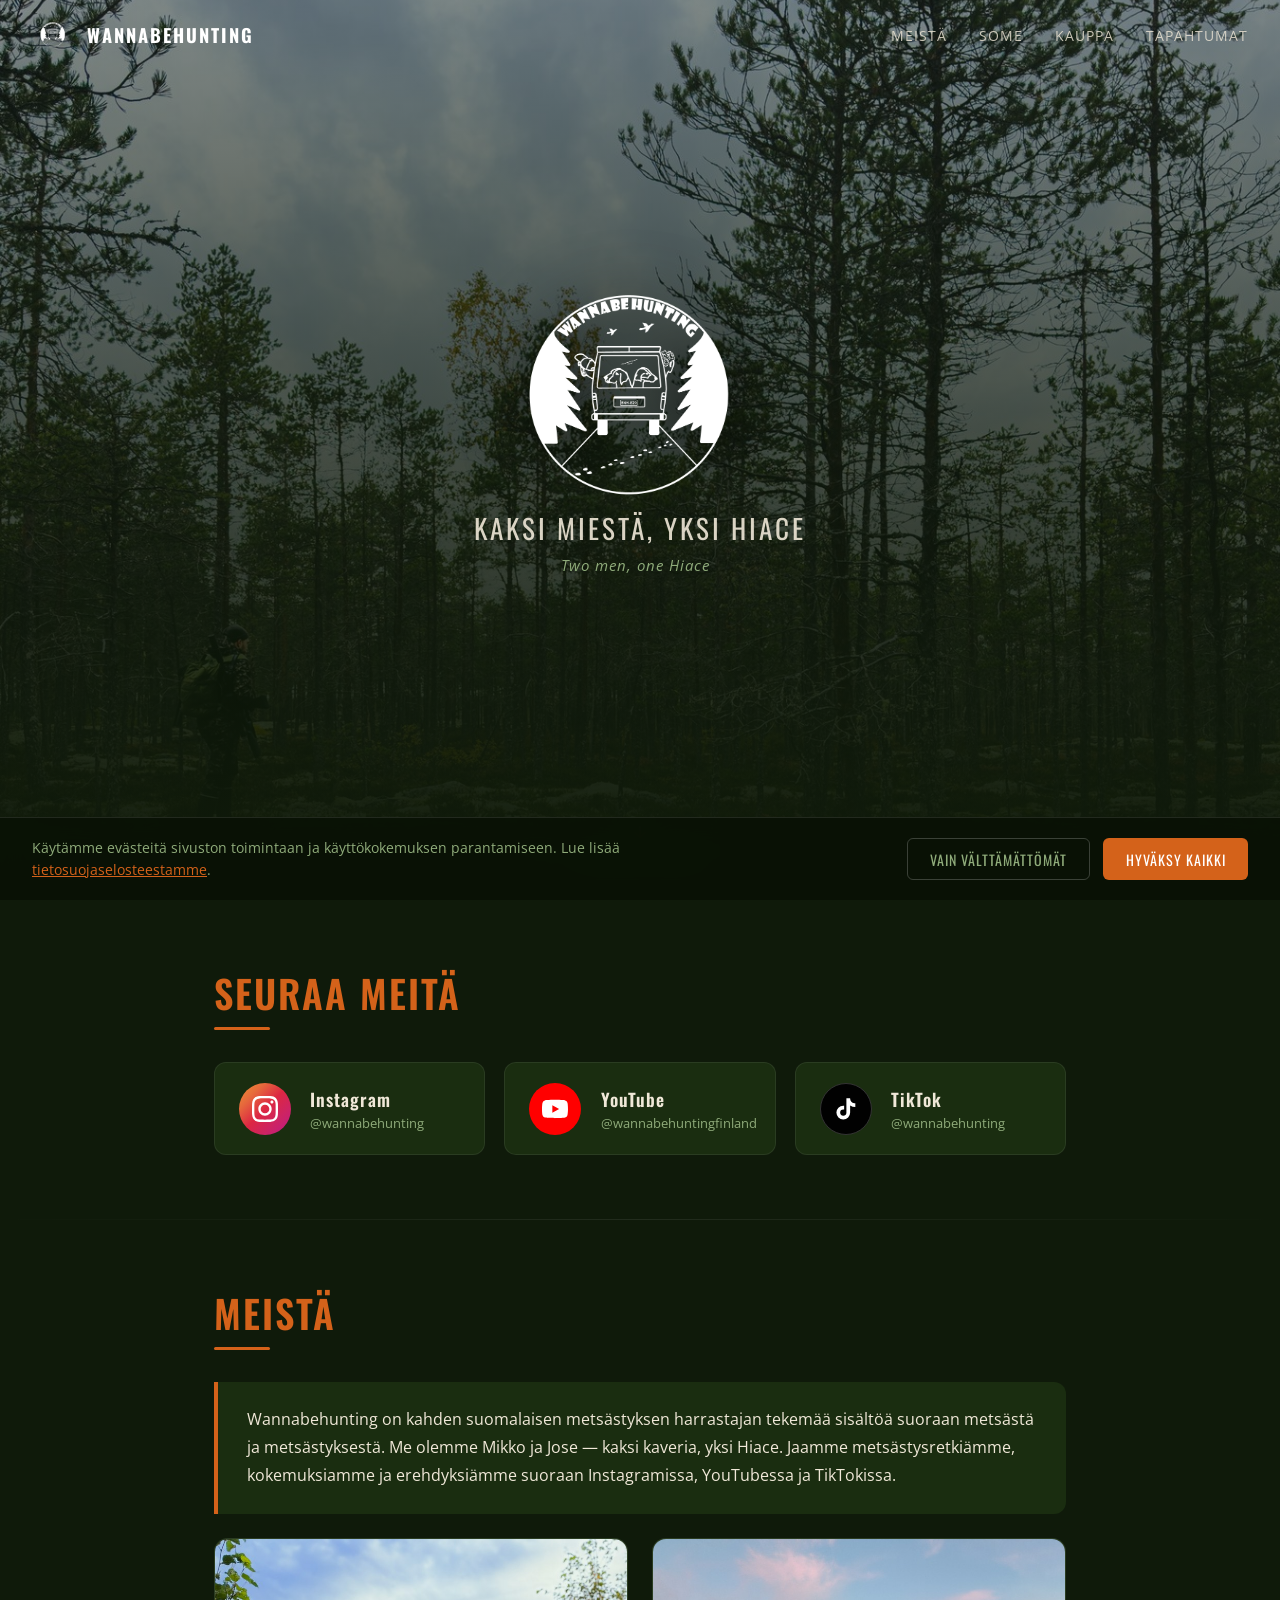
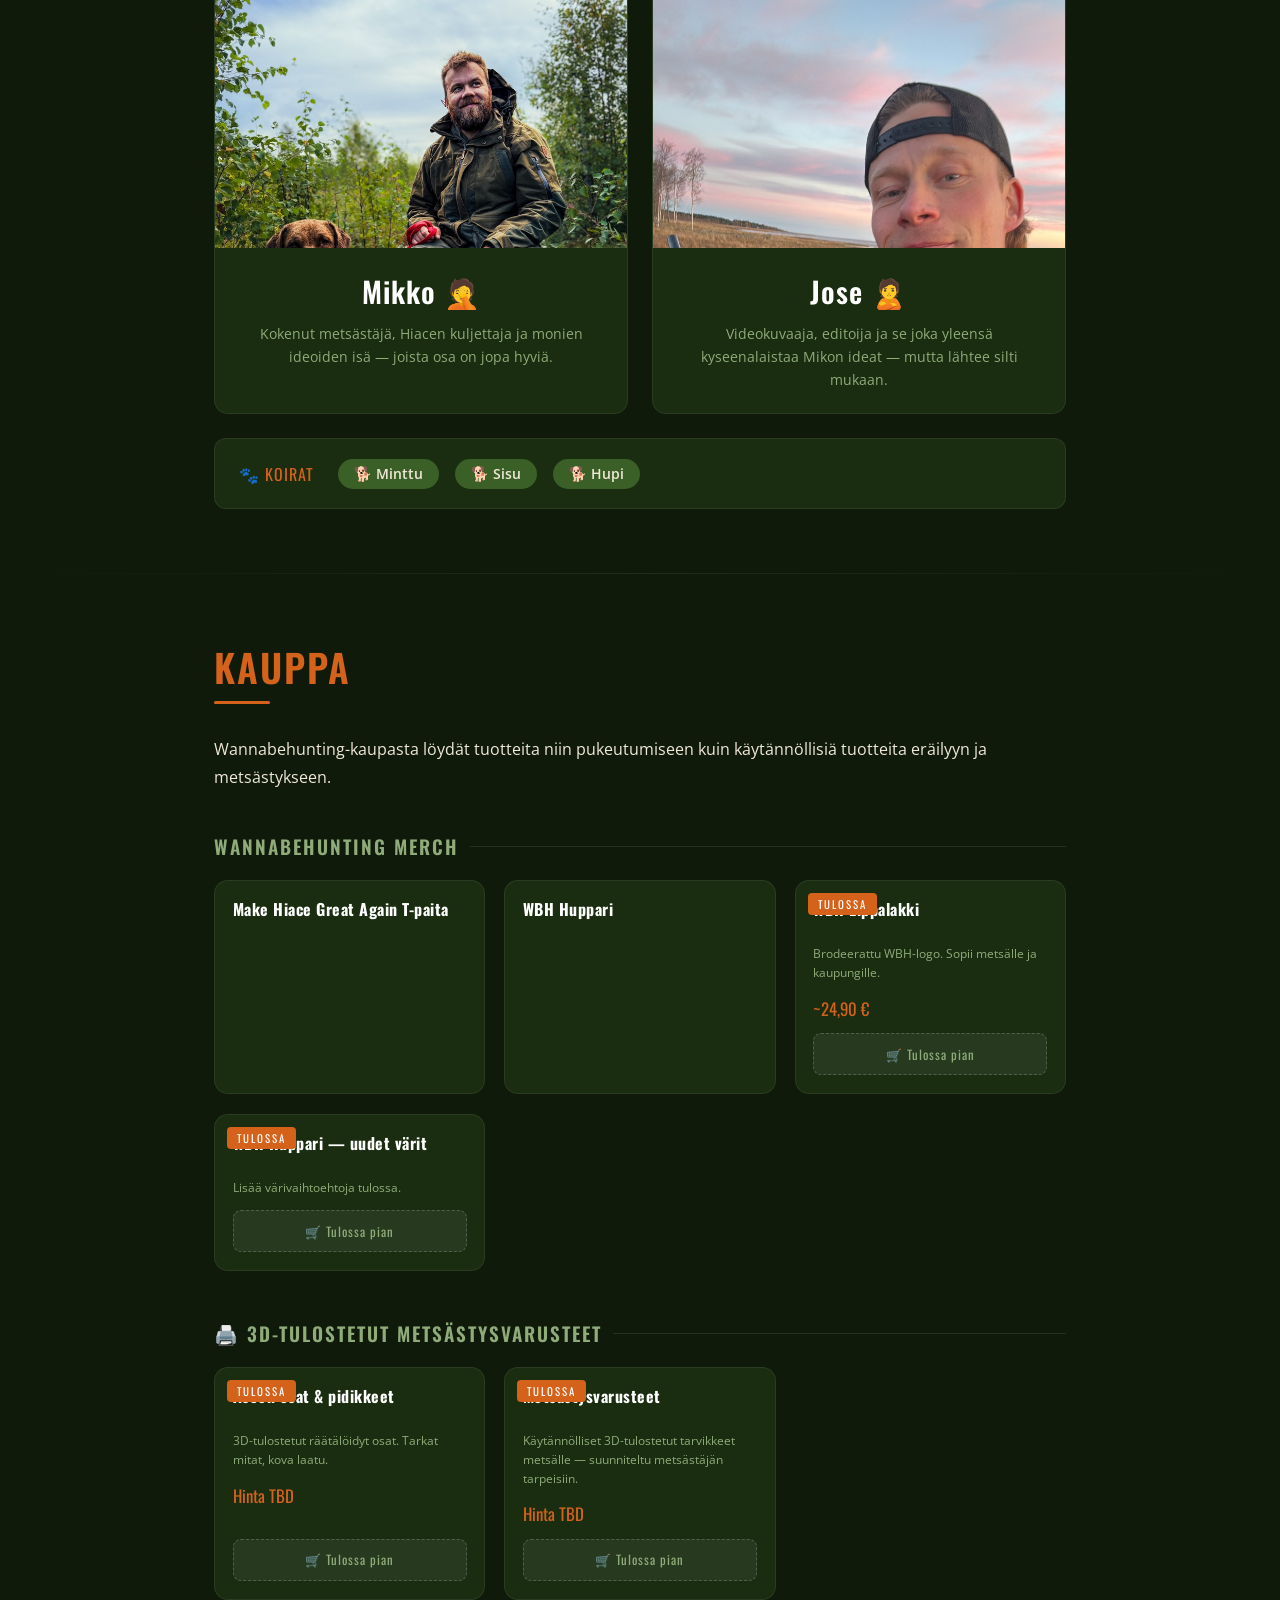
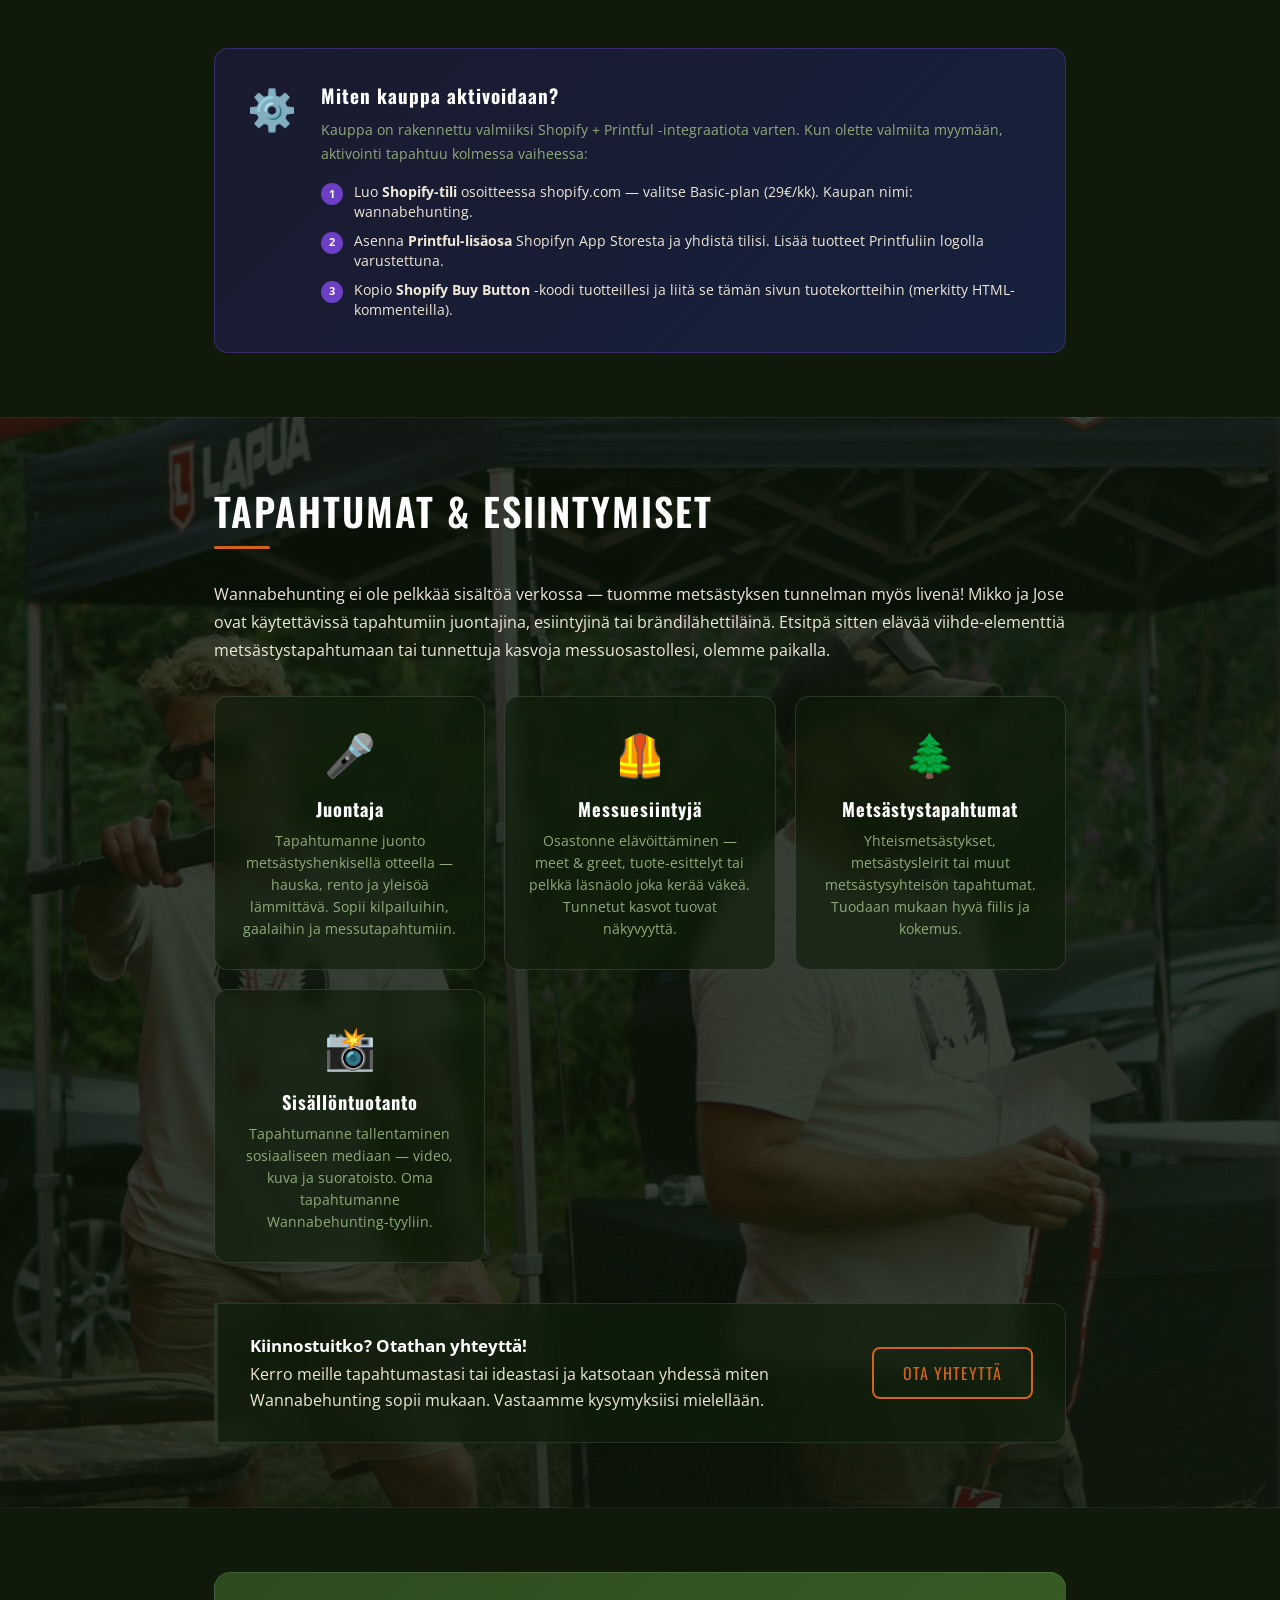
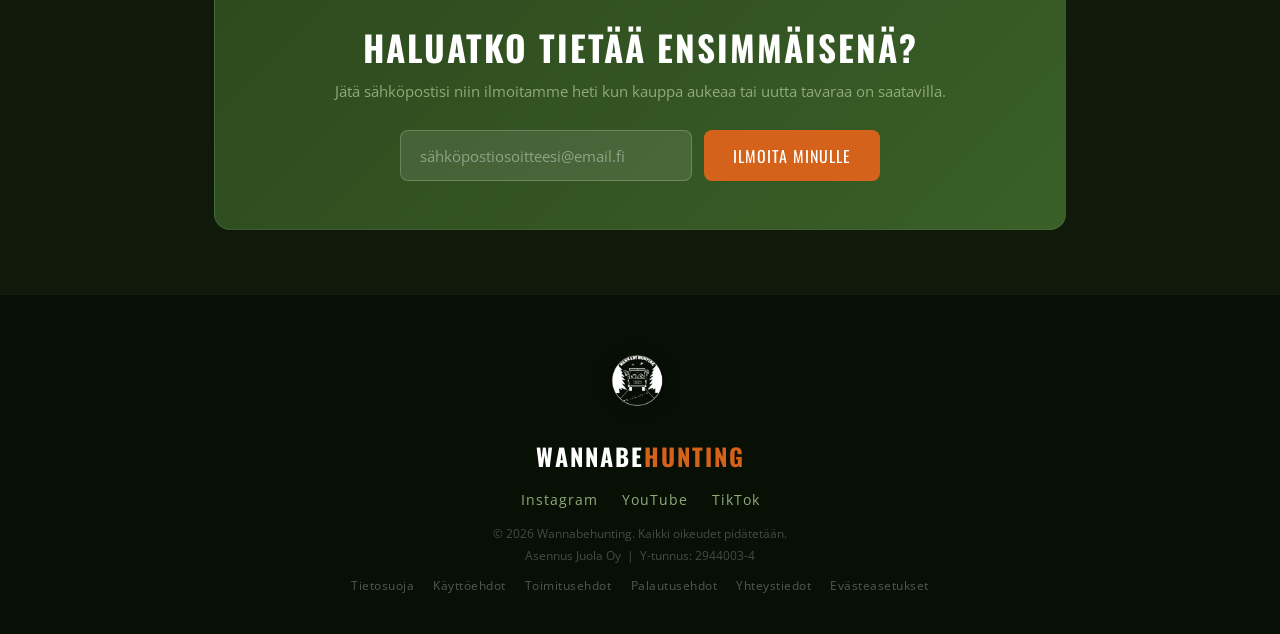
==== index.html @ 3b2e6e96 "small changes to text" ====
<!DOCTYPE html>
<html lang="fi">
<head>
  <meta charset="UTF-8" />
  <meta name="viewport" content="width=device-width, initial-scale=1.0" />
  <title>Wannabehunting – Kaksi miestä, yksi Hiace</title>
  <meta name="description" content="Wannabehunting – Kaksi miestä, yksi Hiace. Suomalaista metsästyssisältöä Instagramissa, YouTubessa ja TikTokissa." />
  <link rel="preconnect" href="https://fonts.googleapis.com" />
  <link href="https://fonts.googleapis.com/css2?family=Oswald:wght@400;600;700&family=Open+Sans:wght@400;600&display=swap" rel="stylesheet" />
  <style>
    *, *::before, *::after { box-sizing: border-box; margin: 0; padding: 0; }

    :root {
      --green:   #2d4a1e;
      --green2:  #3a5f27;
      --dark:    #0f1a0a;
      --card:    #1a2d10;
      --orange:  #d4621a;
      --orange2: #e8742a;
      --cream:   #f0e8d8;
      --muted:   #8fab7a;
      --white:   #ffffff;
    }

    html { scroll-behavior: smooth; }

    body {
      background: var(--dark);
      color: var(--cream);
      font-family: 'Open Sans', sans-serif;
      min-height: 100vh;
      overflow-x: hidden;
    }

    /* ── HERO ─────────────────────────────── */
    .hero {
      position: relative;
      min-height: 100vh;
      display: flex;
      flex-direction: column;
      align-items: center;
      justify-content: center;
      text-align: center;
      padding: 2rem 1.5rem 4rem;
      background:
        linear-gradient(to bottom, rgba(10,20,6,0.45) 0%, rgba(10,20,6,0.80) 60%, var(--dark) 100%),
        url('images/metsa_web.jpg') center 50%/cover no-repeat;
    }

    .hero-logo {
      width: clamp(220px, 52vw, 360px);
      filter: drop-shadow(0 6px 32px rgba(0,0,0,0.9));
      margin-bottom: 0.8rem;
    }

    .hero-tagline {
      font-family: 'Oswald', sans-serif;
      font-size: clamp(1.1rem, 4vw, 1.7rem);
      font-weight: 400;
      letter-spacing: 3px;
      color: var(--cream);
      opacity: 0.9;
      text-transform: uppercase;
    }

    .hero-sub {
      margin-top: 0.4rem;
      font-size: 0.95rem;
      color: var(--muted);
      letter-spacing: 1px;
      font-style: italic;
    }

    .hero-dogs {
      margin-top: 1.2rem;
      font-size: 1rem;
      color: var(--muted);
      letter-spacing: 1px;
    }

    .hero-dogs span {
      color: var(--cream);
      font-weight: 600;
    }

    .hero-scroll {
      position: absolute;
      bottom: 2.2rem;
      left: 50%;
      transform: translateX(-50%);
      display: flex;
      flex-direction: column;
      align-items: center;
      gap: 6px;
      color: var(--muted);
      font-size: 0.78rem;
      letter-spacing: 2px;
      text-transform: uppercase;
      animation: bounce 2s infinite;
    }

    @keyframes bounce {
      0%, 100% { transform: translateX(-50%) translateY(0); }
      50%       { transform: translateX(-50%) translateY(8px); }
    }

    /* ── NAV ──────────────────────────────── */
    nav {
      position: fixed;
      top: 0; left: 0; right: 0;
      z-index: 100;
      display: flex;
      align-items: center;
      justify-content: space-between;
      padding: 0.8rem 2rem;
      transition: background 0.3s, backdrop-filter 0.3s;
    }

    nav.scrolled {
      background: rgba(10,20,6,0.93);
      backdrop-filter: blur(10px);
      border-bottom: 1px solid rgba(255,255,255,0.06);
    }

    .nav-brand {
      display: flex;
      align-items: center;
      gap: 0.7rem;
      text-decoration: none;
    }

    .nav-brand img {
      width: 44px;
      height: 44px;
      object-fit: contain;
      filter: drop-shadow(0 2px 6px rgba(0,0,0,0.7));
    }

    .nav-brand span {
      font-family: 'Oswald', sans-serif;
      font-size: 1.15rem;
      font-weight: 700;
      color: var(--white);
      letter-spacing: 2px;
      text-transform: uppercase;
    }

    .nav-links {
      display: flex;
      gap: 2rem;
      list-style: none;
    }

    .nav-links a {
      color: var(--cream);
      text-decoration: none;
      font-size: 0.85rem;
      letter-spacing: 1px;
      text-transform: uppercase;
      opacity: 0.8;
      transition: opacity 0.2s, color 0.2s;
    }

    .nav-links a:hover { opacity: 1; color: var(--orange); }

    @media (max-width: 540px) { .nav-links { display: none; } }

    /* ── SECTIONS ─────────────────────────── */
    .section { padding: 4rem 1.5rem; max-width: 900px; margin: 0 auto; }

    .section-title {
      font-family: 'Oswald', sans-serif;
      font-size: clamp(1.6rem, 5vw, 2.4rem);
      font-weight: 600;
      text-transform: uppercase;
      letter-spacing: 2px;
      color: var(--orange);
      margin-bottom: 0.4rem;
    }

    .section-line {
      width: 56px; height: 3px;
      background: var(--orange);
      border-radius: 2px;
      margin-bottom: 2rem;
    }

    .divider {
      width: 100%;
      height: 1px;
      background: linear-gradient(90deg, transparent, rgba(255,255,255,0.08), transparent);
    }

    /* ── SOCIAL ───────────────────────────── */
    .social-grid {
      display: grid;
      grid-template-columns: repeat(auto-fit, minmax(240px, 1fr));
      gap: 1.2rem;
    }

    .social-card {
      display: flex;
      align-items: center;
      gap: 1.2rem;
      background: var(--card);
      border: 1px solid rgba(255,255,255,0.07);
      border-radius: 12px;
      padding: 1.2rem 1.5rem;
      text-decoration: none;
      color: var(--cream);
      transition: transform 0.2s, border-color 0.2s, box-shadow 0.2s;
    }

    .social-card:hover {
      transform: translateY(-4px);
      border-color: var(--orange);
      box-shadow: 0 8px 32px rgba(212,98,26,0.2);
    }

    .social-icon {
      width: 52px; height: 52px;
      border-radius: 50%;
      display: flex; align-items: center; justify-content: center;
      flex-shrink: 0;
      font-size: 1.5rem;
    }

    .social-icon.ig  { background: linear-gradient(135deg, #f09433, #e6683c, #dc2743, #cc2366, #bc1888); }
    .social-icon.yt  { background: #ff0000; }
    .social-icon.tt  { background: #010101; border: 1px solid #333; }

    .social-info h3 {
      font-family: 'Oswald', sans-serif;
      font-size: 1.1rem;
      font-weight: 600;
      letter-spacing: 1px;
    }
    .social-info p { font-size: 0.82rem; color: var(--muted); margin-top: 2px; }

    /* ── ABOUT ────────────────────────────── */
    .about-wrap {
      display: grid;
      grid-template-columns: 1fr 1fr;
      gap: 1.5rem;
    }

    @media (max-width: 620px) { .about-wrap { grid-template-columns: 1fr; } }

    .about-text {
      grid-column: 1 / -1;
      background: var(--card);
      border-left: 4px solid var(--orange);
      border-radius: 0 12px 12px 0;
      padding: 1.5rem 1.8rem;
      line-height: 1.8;
      color: var(--cream);
      font-size: 0.97rem;
    }

    .person-card {
      background: var(--card);
      border: 1px solid rgba(255,255,255,0.07);
      border-radius: 14px;
      overflow: hidden;
      text-align: center;
    }

    .person-photo {
      width: 100%;
      aspect-ratio: 4/3;
      object-fit: cover;
      object-position: center top;
      display: block;
    }

    .person-card-body {
      padding: 1.4rem 1.5rem;
    }

    .person-card h3 {
      font-family: 'Oswald', sans-serif;
      font-size: 1.8rem;
      font-weight: 600;
      color: var(--white);
      letter-spacing: 1px;
    }

    .person-card p {
      margin-top: 0.6rem;
      font-size: 0.9rem;
      color: var(--muted);
      line-height: 1.6;
    }

    .dogs-row {
      grid-column: 1 / -1;
      display: flex;
      align-items: center;
      gap: 1rem;
      flex-wrap: wrap;
      background: var(--card);
      border: 1px solid rgba(255,255,255,0.07);
      border-radius: 12px;
      padding: 1.2rem 1.5rem;
    }

    .dogs-row .dog-title {
      font-family: 'Oswald', sans-serif;
      font-size: 1rem;
      letter-spacing: 1px;
      color: var(--orange);
      text-transform: uppercase;
      margin-right: 0.5rem;
    }

    .dog-badge {
      background: var(--green2);
      border-radius: 20px;
      padding: 0.35rem 1rem;
      font-size: 0.9rem;
      font-weight: 600;
      color: var(--cream);
      display: flex; align-items: center; gap: 0.4rem;
    }

    /* ── KAUPPA / SHOP ────────────────────── */
    .shop-intro {
      font-size: 0.97rem;
      line-height: 1.8;
      color: var(--cream);
      margin-bottom: 2.5rem;
    }

    .shop-category-title {
      font-family: 'Oswald', sans-serif;
      font-size: 1.2rem;
      font-weight: 600;
      color: var(--muted);
      letter-spacing: 2px;
      text-transform: uppercase;
      margin-bottom: 1.2rem;
      display: flex;
      align-items: center;
      gap: 0.7rem;
    }

    .shop-category-title::after {
      content: '';
      flex: 1;
      height: 1px;
      background: rgba(255,255,255,0.1);
    }

    .product-grid {
      display: grid;
      grid-template-columns: repeat(auto-fill, minmax(200px, 1fr));
      gap: 1.2rem;
      margin-bottom: 3rem;
    }

    .product-card {
      background: var(--card);
      border: 1px solid rgba(255,255,255,0.07);
      border-radius: 14px;
      overflow: hidden;
      position: relative;
      transition: transform 0.2s, box-shadow 0.2s, border-color 0.2s;
      display: flex;
      flex-direction: column;
    }

    .product-card:hover {
      transform: translateY(-4px);
      box-shadow: 0 8px 32px rgba(0,0,0,0.4);
      border-color: rgba(212,98,26,0.4);
    }

    .product-badge {
      position: absolute;
      top: 12px; left: 12px;
      background: var(--orange);
      color: #fff;
      font-family: 'Oswald', sans-serif;
      font-size: 0.68rem;
      letter-spacing: 2px;
      padding: 3px 10px;
      border-radius: 4px;
      text-transform: uppercase;
      z-index: 2;
    }

    .product-badge.printful {
      background: #6c3fc5;
      top: auto; bottom: 12px; left: 12px;
      font-size: 0.62rem;
    }

    .product-img {
      width: 100%;
      aspect-ratio: 1;
      background: #111d0a;
      display: flex;
      align-items: center;
      justify-content: center;
      font-size: 4rem;
      cursor: pointer;
    }

    .product-card.has-modal { cursor: default; }
    /* Klikkausnappi modaalin avaamiseen */
    .product-modal-trigger {
      display: flex; align-items: center; justify-content: center; gap: 0.4rem;
      width: 100%;
      background: rgba(212,98,26,0.08);
      border: 1px solid rgba(212,98,26,0.25);
      border-radius: 8px;
      padding: 0.55rem 1rem;
      font-family: 'Oswald', sans-serif;
      font-size: 0.82rem;
      letter-spacing: 1px;
      color: var(--orange);
      cursor: pointer;
      margin-bottom: 0.6rem;
      transition: background 0.18s, border-color 0.18s;
      text-transform: uppercase;
    }
    .product-modal-trigger:hover { background: rgba(212,98,26,0.18); border-color: var(--orange); }

    /* LIGHTBOX */
    .lightbox-overlay {
      display: none;
      position: fixed;
      inset: 0;
      background: rgba(0,0,0,0.92);
      z-index: 2000;
      align-items: center;
      justify-content: center;
      cursor: zoom-out;
    }
    .lightbox-overlay.open { display: flex; }
    .lightbox-overlay img {
      max-width: 92vw;
      max-height: 92vh;
      object-fit: contain;
      border-radius: 8px;
      box-shadow: 0 0 80px rgba(0,0,0,0.8);
      animation: modalIn 0.18s ease;
    }
    .lightbox-close {
      position: fixed;
      top: 1.2rem; right: 1.4rem;
      background: rgba(255,255,255,0.1);
      border: none; color: #fff;
      width: 40px; height: 40px;
      border-radius: 50%; font-size: 1.2rem;
      cursor: pointer;
      transition: background 0.15s;
    }
    .lightbox-close:hover { background: var(--orange); }
    .pmodal-shopify-main { position: relative; display: flex; flex-direction: column; }
    .pmodal-zoom-btn {
      margin: 0.6rem auto 0.4rem;
      background: rgba(255,255,255,0.06);
      border: 1px solid rgba(255,255,255,0.12);
      color: rgba(255,255,255,0.55);
      border-radius: 8px;
      padding: 0.4rem 1.1rem;
      font-size: 0.78rem;
      cursor: pointer;
      letter-spacing: 0.5px;
      transition: background 0.15s, color 0.15s, border-color 0.15s;
    }
    .pmodal-zoom-btn:hover { background: rgba(212,98,26,0.15); border-color: var(--orange); color: var(--orange); }

    /* PRODUCT MODAL */
    .pmodal-overlay {
      display: none;
      position: fixed;
      inset: 0;
      background: rgba(0,0,0,0.78);
      backdrop-filter: blur(8px);
      z-index: 1000;
      align-items: center;
      justify-content: center;
      padding: 1rem;
    }
    .pmodal-overlay.open { display: flex; }
    .pmodal {
      background: linear-gradient(145deg, #1c3012, #0f1a0a);
      border: 1px solid rgba(255,255,255,0.1);
      border-radius: 20px;
      max-width: 860px;
      width: 100%;
      max-height: 92vh;
      overflow-y: auto;
      position: relative;
      box-shadow: 0 32px 100px rgba(0,0,0,0.8);
      animation: modalIn 0.22s cubic-bezier(.34,1.56,.64,1);
    }
    .pmodal-close {
      position: sticky;
      top: 1rem;
      float: right;
      margin: 1rem 1rem 0 0;
      background: rgba(255,255,255,0.08);
      border: none;
      color: rgba(255,255,255,0.6);
      width: 36px; height: 36px;
      border-radius: 50%;
      font-size: 1.1rem;
      cursor: pointer;
      transition: background 0.15s, color 0.15s;
      z-index: 10;
    }
    .pmodal-close:hover { background: var(--orange); color: #fff; }
    /* Shopify-komponentti täyttää vasemman puolen */
    .pmodal-body {
      display: grid;
      grid-template-columns: 1.1fr 1fr;
      gap: 0;
      clear: both;
    }
    @media (max-width: 600px) {
      .pmodal-body { grid-template-columns: 1fr; }
      .pmodal-info { padding: 1.2rem 1.1rem; gap: 0.75rem; }
      .pmodal-info h2 { font-size: 1.15rem; }
    }
    /* Shopify-komponentti vasemmalla */
    .pmodal-shopify-main {
      background: #111d0a;
      border-radius: 0 0 0 20px;
      padding: 1.2rem;
      min-height: 340px;
      display: flex; align-items: flex-start; justify-content: center;
    }
    @media (max-width: 600px) { .pmodal-shopify-main { border-radius: 0; min-height: 260px; } }
    .pmodal-info {
      padding: 2rem 1.8rem 2rem 1.6rem;
      display: flex; flex-direction: column; gap: 1rem;
    }
    .pmodal-badge {
      display: inline-block;
      background: #6c3fc5;
      color: #fff;
      font-family: 'Oswald', sans-serif;
      font-size: 0.62rem;
      letter-spacing: 2px;
      padding: 3px 10px;
      border-radius: 4px;
      text-transform: uppercase;
      width: fit-content;
    }
    .pmodal-info h2 {
      font-family: 'Oswald', sans-serif;
      font-size: 1.5rem;
      color: var(--white);
      letter-spacing: 1px;
      line-height: 1.2;
    }
    .pmodal-info .pmodal-desc {
      font-size: 0.88rem;
      color: var(--cream);
      line-height: 1.7;
    }
    .pmodal-section-title {
      font-family: 'Oswald', sans-serif;
      font-size: 0.75rem;
      color: var(--orange);
      letter-spacing: 2px;
      text-transform: uppercase;
      margin-bottom: 0.5rem;
    }
    .size-table {
      width: 100%;
      border-collapse: collapse;
      font-size: 0.78rem;
    }
    .size-table th {
      background: rgba(212,98,26,0.15);
      color: var(--orange);
      font-family: 'Oswald', sans-serif;
      letter-spacing: 1px;
      padding: 5px 8px;
      text-align: left;
      font-size: 0.72rem;
    }
    .size-table td {
      padding: 4px 8px;
      color: var(--cream);
      border-bottom: 1px solid rgba(255,255,255,0.05);
    }
    .size-table tr:last-child td { border-bottom: none; }
    @keyframes spin { to { transform: rotate(360deg); } }
    /* Shopify Buy Button override — leveä kuva vasemmalla */
    .pmodal-shopify-main .shopify-buy__product { max-width: 100% !important; }
    .pmodal-shopify-main .shopify-buy__product-img-wrapper { width: 100% !important; }
    /* Tuotekorttien placeholder ilman emojia */
    .product-img-placeholder {
      width: 100%; aspect-ratio: 1;
      background: #111d0a;
      display: flex; align-items: center; justify-content: center;
    }
    .product-img-placeholder img { width: 100%; height: 100%; object-fit: cover; }
    .product-img-placeholder .ph-icon {
      width: 48px; height: 48px; opacity: 0.12;
    }

    .product-info {
      padding: 1rem 1.1rem;
      display: flex;
      flex-direction: column;
      flex: 1;
    }

    .product-info h3 {
      font-family: 'Oswald', sans-serif;
      font-size: 1rem;
      color: var(--white);
      letter-spacing: 0.5px;
      margin-bottom: 0.5rem;
      min-height: 2.5em;
      display: -webkit-box;
      -webkit-line-clamp: 2;
      -webkit-box-orient: vertical;
      overflow: hidden;
    }

    .product-info .product-desc {
      font-size: 0.78rem;
      color: var(--muted);
      margin-bottom: 0.8rem;
      line-height: 1.5;
    }

    .product-info .product-price {
      font-family: 'Oswald', sans-serif;
      font-size: 1.05rem;
      color: var(--orange);
      margin-bottom: 0.8rem;
    }

    /* Shopify Buy Button placeholder */
    .shopify-btn-placeholder {
      width: 100%;
      background: rgba(255,255,255,0.06);
      border: 1px dashed rgba(255,255,255,0.2);
      border-radius: 8px;
      padding: 0.65rem;
      text-align: center;
      font-size: 0.8rem;
      color: var(--muted);
      font-family: 'Oswald', sans-serif;
      letter-spacing: 1px;
      cursor: default;
    }

    /* Actual Shopify Buy Button goes here when account is ready */
    .shopify-buy-btn-wrap {
      min-height: 44px;
      margin-top: auto;
    }

    .shop-setup-box {
      background: linear-gradient(135deg, #1a1a2e, #16213e);
      border: 1px solid rgba(108,63,197,0.4);
      border-radius: 14px;
      padding: 2rem;
      margin-top: 1rem;
      display: grid;
      grid-template-columns: auto 1fr;
      gap: 1.5rem;
      align-items: start;
    }

    .setup-icon { font-size: 2.5rem; }

    .shop-setup-box h3 {
      font-family: 'Oswald', sans-serif;
      font-size: 1.2rem;
      color: var(--white);
      letter-spacing: 1px;
      margin-bottom: 0.5rem;
    }

    .shop-setup-box p {
      font-size: 0.88rem;
      color: var(--muted);
      line-height: 1.7;
    }

    .setup-steps {
      margin-top: 1rem;
      display: flex;
      flex-direction: column;
      gap: 0.5rem;
    }

    .setup-step {
      display: flex;
      align-items: flex-start;
      gap: 0.7rem;
      font-size: 0.85rem;
      color: var(--cream);
      line-height: 1.5;
    }

    .step-num {
      background: #6c3fc5;
      color: white;
      border-radius: 50%;
      width: 22px; height: 22px;
      display: flex; align-items: center; justify-content: center;
      font-size: 0.7rem;
      font-weight: bold;
      flex-shrink: 0;
      margin-top: 1px;
    }

    @media (max-width: 500px) {
      .shop-setup-box { grid-template-columns: 1fr; }
    }

    /* ── TAPAHTUMAT ──────────────────────── */
    .tapahtumat-outer {
      position: relative;
      background:
        linear-gradient(rgba(10,20,6,0.82), rgba(10,20,6,0.82)),
        url('images/tapahtumatkuva.JPG') center center / cover no-repeat;
      border-top: 1px solid rgba(255,255,255,0.06);
      border-bottom: 1px solid rgba(255,255,255,0.06);
    }

    .tapahtumat-outer .section-title { color: #fff; }

    .tapahtumat-outer .event-card {
      background: rgba(15, 30, 10, 0.65);
      backdrop-filter: blur(8px);
      -webkit-backdrop-filter: blur(8px);
      border-color: rgba(255,255,255,0.12);
    }

    .tapahtumat-outer .event-card:hover {
      background: rgba(20, 40, 14, 0.80);
      border-color: var(--orange);
    }

    .tapahtumat-outer .contact-box {
      background: rgba(15, 30, 10, 0.70);
      backdrop-filter: blur(10px);
      -webkit-backdrop-filter: blur(10px);
      border-color: rgba(255,255,255,0.10);
    }

    .events-intro {
      font-size: 0.97rem;
      line-height: 1.8;
      color: var(--cream);
      margin-bottom: 2rem;
    }

    .events-grid {
      display: grid;
      grid-template-columns: repeat(auto-fit, minmax(220px, 1fr));
      gap: 1.2rem;
      margin-bottom: 2.5rem;
    }

    .event-card {
      background: var(--card);
      border: 1px solid rgba(255,255,255,0.07);
      border-radius: 14px;
      padding: 1.8rem 1.5rem;
      text-align: center;
      transition: transform 0.2s, border-color 0.2s, box-shadow 0.2s;
    }

    .event-card:hover {
      transform: translateY(-4px);
      border-color: var(--orange);
      box-shadow: 0 8px 32px rgba(212,98,26,0.15);
    }

    .event-card .event-icon { font-size: 2.6rem; display: block; margin-bottom: 0.8rem; }

    .event-card h3 {
      font-family: 'Oswald', sans-serif;
      font-size: 1.15rem;
      color: var(--white);
      letter-spacing: 1px;
      margin-bottom: 0.5rem;
    }

    .event-card p { font-size: 0.86rem; color: var(--muted); line-height: 1.6; }

    .contact-box {
      background: var(--card);
      border: 1px solid rgba(255,255,255,0.07);
      border-left: 4px solid var(--orange);
      border-radius: 0 14px 14px 0;
      padding: 1.8rem 2rem;
      display: flex;
      align-items: center;
      justify-content: space-between;
      flex-wrap: wrap;
      gap: 1.2rem;
    }

    .contact-box p {
      font-size: 0.97rem;
      color: var(--cream);
      line-height: 1.7;
      max-width: 520px;
    }

    .contact-box p strong {
      color: var(--white);
      font-size: 1.05rem;
    }

    .btn-outline {
      border: 2px solid var(--orange);
      color: var(--orange);
      background: transparent;
      border-radius: 8px;
      padding: 0.75rem 1.8rem;
      font-family: 'Oswald', sans-serif;
      font-size: 1rem;
      letter-spacing: 1px;
      text-transform: uppercase;
      cursor: pointer;
      text-decoration: none;
      transition: background 0.2s, color 0.2s, transform 0.15s;
      white-space: nowrap;
      display: inline-block;
    }

    .btn-outline:hover {
      background: var(--orange);
      color: var(--white);
      transform: translateY(-2px);
    }

    /* ── NOTIFY ───────────────────────────── */
    .notify-box {
      background: linear-gradient(135deg, var(--green), var(--green2));
      border-radius: 16px;
      padding: 3rem 2rem;
      text-align: center;
      border: 1px solid rgba(255,255,255,0.08);
    }

    .notify-box h2 {
      font-family: 'Oswald', sans-serif;
      font-size: clamp(1.5rem, 5vw, 2.2rem);
      font-weight: 700;
      text-transform: uppercase;
      letter-spacing: 2px;
      color: var(--white);
      margin-bottom: 0.5rem;
    }

    .notify-box p { color: var(--muted); margin-bottom: 1.8rem; font-size: 0.95rem; }

    .notify-form {
      display: flex;
      gap: 0.8rem;
      max-width: 480px;
      margin: 0 auto;
      flex-wrap: wrap;
      justify-content: center;
    }

    .notify-form input {
      flex: 1;
      min-width: 200px;
      background: rgba(255,255,255,0.1);
      border: 1px solid rgba(255,255,255,0.2);
      border-radius: 8px;
      padding: 0.85rem 1.2rem;
      color: var(--white);
      font-size: 0.95rem;
      font-family: 'Open Sans', sans-serif;
      outline: none;
      transition: border-color 0.2s;
    }

    .notify-form input::placeholder { color: rgba(255,255,255,0.4); }
    .notify-form input:focus { border-color: var(--orange); }

    .btn-orange {
      background: var(--orange);
      color: var(--white);
      border: none;
      border-radius: 8px;
      padding: 0.85rem 1.8rem;
      font-family: 'Oswald', sans-serif;
      font-size: 1rem;
      letter-spacing: 1px;
      text-transform: uppercase;
      cursor: pointer;
      transition: background 0.2s, transform 0.15s;
      white-space: nowrap;
    }

    .btn-orange:hover { background: var(--orange2); transform: translateY(-2px); }

    /* ── FOOTER ───────────────────────────── */
    footer {
      background: #080f05;
      border-top: 1px solid rgba(255,255,255,0.06);
      padding: 2.5rem 1.5rem;
      text-align: center;
    }

    .footer-logo {
      width: 90px;
      height: 90px;
      object-fit: contain;
      filter: drop-shadow(0 2px 8px rgba(0,0,0,0.5));
      margin-bottom: 0.5rem;
    }

    .footer-brand {
      font-family: 'Oswald', sans-serif;
      font-size: 1.5rem;
      font-weight: 700;
      color: var(--white);
      letter-spacing: 2px;
      text-transform: uppercase;
    }

    .footer-brand span { color: var(--orange); }

    .footer-links {
      display: flex;
      justify-content: center;
      gap: 1.5rem;
      margin: 1rem 0;
      flex-wrap: wrap;
    }

    .footer-links a {
      color: var(--muted);
      text-decoration: none;
      font-size: 0.85rem;
      letter-spacing: 1px;
      transition: color 0.2s;
    }

    .footer-links a:hover { color: var(--orange); }
    .footer-copy { font-size: 0.78rem; color: rgba(255,255,255,0.25); margin-top: 1rem; }

    .footer-legal {
      display: flex;
      justify-content: center;
      gap: 1.2rem;
      flex-wrap: wrap;
      margin-top: 0.8rem;
    }
    .footer-legal a {
      color: rgba(255,255,255,0.3);
      text-decoration: none;
      font-size: 0.75rem;
      letter-spacing: 0.5px;
      transition: color 0.2s;
    }
    .footer-legal a:hover { color: var(--orange); }

    /* ── COOKIE BANNER ────────────────────── */
    #cookie-banner {
      position: fixed;
      bottom: 0; left: 0; right: 0;
      z-index: 9999;
      background: rgba(10,18,6,0.97);
      backdrop-filter: blur(12px);
      border-top: 1px solid rgba(255,255,255,0.1);
      padding: 1.2rem 2rem;
      display: flex;
      align-items: center;
      justify-content: space-between;
      gap: 1.5rem;
      flex-wrap: wrap;
    }
    #cookie-banner p {
      font-size: 0.85rem;
      color: var(--muted);
      max-width: 680px;
      line-height: 1.6;
    }
    #cookie-banner p a { color: var(--orange); }
    .cookie-btns { display: flex; gap: 0.8rem; flex-shrink: 0; flex-wrap: wrap; }
    .cookie-btn {
      padding: 0.6rem 1.4rem;
      border-radius: 6px;
      font-family: 'Oswald', sans-serif;
      font-size: 0.88rem;
      letter-spacing: 1px;
      text-transform: uppercase;
      cursor: pointer;
      border: none;
      transition: transform 0.15s, background 0.2s;
    }
    .cookie-btn:hover { transform: translateY(-1px); }
    .cookie-btn.accept { background: var(--orange); color: #fff; }
    .cookie-btn.accept:hover { background: #e8742a; }
    .cookie-btn.necessary { background: transparent; color: var(--muted);
      border: 1px solid rgba(255,255,255,0.2); }
    .cookie-btn.necessary:hover { border-color: var(--muted); color: var(--cream); }
    .cookie-settings-btn {
      position: fixed;
      bottom: 1.2rem; left: 1.2rem;
      z-index: 9998;
      background: var(--card);
      border: 1px solid rgba(255,255,255,0.12);
      border-radius: 50%;
      width: 42px; height: 42px;
      display: none;
      align-items: center; justify-content: center;
      cursor: pointer;
      font-size: 1.1rem;
      transition: border-color 0.2s;
    }
    .cookie-settings-btn:hover { border-color: var(--orange); }

    /* CONTACT MODAL */
    .modal-overlay {
      display: none;
      position: fixed;
      inset: 0;
      background: rgba(0,0,0,0.72);
      backdrop-filter: blur(6px);
      z-index: 999;
      align-items: center;
      justify-content: center;
      padding: 1rem;
    }
    .modal-overlay.open { display: flex; }
    .modal {
      background: linear-gradient(145deg, #1a2d10, #0f1a0a);
      border: 1px solid rgba(255,255,255,0.1);
      border-top: 3px solid var(--orange);
      border-radius: 18px;
      padding: 2.5rem 2.2rem 2rem;
      max-width: 480px;
      width: 100%;
      position: relative;
      box-shadow: 0 24px 80px rgba(0,0,0,0.7);
      animation: modalIn 0.22s cubic-bezier(.34,1.56,.64,1);
    }
    @keyframes modalIn {
      from { opacity: 0; transform: scale(0.92) translateY(20px); }
      to   { opacity: 1; transform: scale(1) translateY(0); }
    }
    .modal-close {
      position: absolute;
      top: 1rem; right: 1.2rem;
      background: none;
      border: none;
      color: rgba(255,255,255,0.35);
      font-size: 1.5rem;
      cursor: pointer;
      line-height: 1;
      transition: color 0.15s;
    }
    .modal-close:hover { color: var(--orange); }
    .modal-logo {
      display: flex; align-items: center; gap: 0.7rem;
      margin-bottom: 1.4rem;
    }
    .modal-logo img { width: 36px; height: 36px; object-fit: contain; }
    .modal-logo span {
      font-family: 'Oswald', sans-serif;
      font-size: 1.2rem; font-weight: 700;
      letter-spacing: 2px; color: var(--white);
      text-transform: uppercase;
    }
    .modal h2 {
      font-family: 'Oswald', sans-serif;
      font-size: 1.5rem; font-weight: 700;
      color: var(--white); letter-spacing: 1px;
      margin-bottom: 0.4rem;
    }
    .modal .modal-sub {
      font-size: 0.88rem; color: var(--muted);
      margin-bottom: 1.8rem; line-height: 1.6;
    }
    .contact-row {
      display: flex; align-items: center; gap: 1rem;
      background: rgba(255,255,255,0.04);
      border: 1px solid rgba(255,255,255,0.07);
      border-radius: 12px;
      padding: 1rem 1.2rem;
      margin-bottom: 0.8rem;
      text-decoration: none;
      transition: border-color 0.18s, background 0.18s;
    }
    .contact-row:hover { border-color: var(--orange); background: rgba(212,98,26,0.08); }
    .contact-icon {
      width: 42px; height: 42px;
      border-radius: 10px;
      background: rgba(212,98,26,0.18);
      display: flex; align-items: center; justify-content: center;
      font-size: 1.2rem; flex-shrink: 0;
    }
    .contact-row-info { display: flex; flex-direction: column; }
    .contact-row-label { font-size: 0.75rem; color: var(--muted); letter-spacing: 0.5px; text-transform: uppercase; }
    .contact-row-value { font-size: 0.97rem; color: var(--cream); font-weight: 600; margin-top: 0.1rem; }
    .modal-note {
      font-size: 0.78rem; color: rgba(255,255,255,0.25);
      margin-top: 1.4rem; text-align: center; line-height: 1.5;
    }
  </style>
</head>
<body>

  <!-- NAV -->
  <nav id="nav">
    <a href="#" class="nav-brand">
      <img src="logo.png" alt="Wannabehunting logo" />
      <span>WannabeHunting</span>
    </a>
    <ul class="nav-links">
      <li><a href="#meista">Meistä</a></li>
      <li><a href="#some">Some</a></li>
      <li><a href="#tulossa">Kauppa</a></li>
      <li><a href="#tapahtumat">Tapahtumat</a></li>
    </ul>
  </nav>

  <!-- HERO -->
  <section class="hero">
    <img class="hero-logo" src="logo.png" alt="Wannabehunting" />
    <div class="hero-tagline">Kaksi miestä, yksi Hiace</div>
    <div class="hero-sub">Two men, one Hiace &nbsp;</div>


    <div class="hero-scroll">
      <svg width="20" height="20" viewBox="0 0 24 24" fill="none" stroke="currentColor" stroke-width="2">
        <path d="M12 5v14M5 12l7 7 7-7"/>
      </svg>
      Vieritä alas
    </div>
  </section>

  <!-- SOCIAL -->
  <section class="section" id="some">
    <div class="section-title">Seuraa meitä</div>
    <div class="section-line"></div>
    <div class="social-grid">

      <a class="social-card" href="https://www.instagram.com/wannabehunting" target="_blank" rel="noopener">
        <div class="social-icon ig">
          <svg width="26" height="26" viewBox="0 0 24 24" fill="white"><path d="M12 2.163c3.204 0 3.584.012 4.85.07 3.252.148 4.771 1.691 4.919 4.919.058 1.265.069 1.645.069 4.849 0 3.205-.012 3.584-.069 4.849-.149 3.225-1.664 4.771-4.919 4.919-1.266.058-1.644.07-4.85.07-3.204 0-3.584-.012-4.849-.07-3.26-.149-4.771-1.699-4.919-4.92-.058-1.265-.07-1.644-.07-4.849 0-3.204.013-3.583.07-4.849.149-3.227 1.664-4.771 4.919-4.919 1.266-.057 1.645-.069 4.849-.069zm0-2.163c-3.259 0-3.667.014-4.947.072-4.358.2-6.78 2.618-6.98 6.98-.059 1.281-.073 1.689-.073 4.948 0 3.259.014 3.668.072 4.948.2 4.358 2.618 6.78 6.98 6.98 1.281.058 1.689.072 4.948.072 3.259 0 3.668-.014 4.948-.072 4.354-.2 6.782-2.618 6.979-6.98.059-1.28.073-1.689.073-4.948 0-3.259-.014-3.667-.072-4.947-.196-4.354-2.617-6.78-6.979-6.98-1.281-.059-1.69-.073-4.949-.073zm0 5.838c-3.403 0-6.162 2.759-6.162 6.162s2.759 6.163 6.162 6.163 6.162-2.759 6.162-6.163c0-3.403-2.759-6.162-6.162-6.162zm0 10.162c-2.209 0-4-1.79-4-4 0-2.209 1.791-4 4-4s4 1.791 4 4c0 2.21-1.791 4-4 4zm6.406-11.845c-.796 0-1.441.645-1.441 1.44s.645 1.44 1.441 1.44c.795 0 1.439-.645 1.439-1.44s-.644-1.44-1.439-1.44z"/></svg>
        </div>
        <div class="social-info">
          <h3>Instagram</h3>
          <p>@wannabehunting</p>
        </div>
      </a>

      <a class="social-card" href="https://www.youtube.com/@Wannabehuntingfinland" target="_blank" rel="noopener">
        <div class="social-icon yt">
          <svg width="26" height="26" viewBox="0 0 24 24" fill="white"><path d="M23.498 6.186a3.016 3.016 0 0 0-2.122-2.136C19.505 3.545 12 3.545 12 3.545s-7.505 0-9.377.505A3.017 3.017 0 0 0 .502 6.186C0 8.07 0 12 0 12s0 3.93.502 5.814a3.016 3.016 0 0 0 2.122 2.136c1.871.505 9.376.505 9.376.505s7.505 0 9.377-.505a3.015 3.015 0 0 0 2.122-2.136C24 15.93 24 12 24 12s0-3.93-.502-5.814zM9.545 15.568V8.432L15.818 12l-6.273 3.568z"/></svg>
        </div>
        <div class="social-info">
          <h3>YouTube</h3>
          <p>@wannabehuntingfinland</p>
        </div>
      </a>

      <a class="social-card" href="https://www.tiktok.com/@wannabehunting" target="_blank" rel="noopener">
        <div class="social-icon tt">
          <svg width="26" height="26" viewBox="0 0 24 24" fill="white"><path d="M19.59 6.69a4.83 4.83 0 0 1-3.77-4.25V2h-3.45v13.67a2.89 2.89 0 0 1-2.88 2.5 2.89 2.89 0 0 1-2.89-2.89 2.89 2.89 0 0 1 2.89-2.89c.28 0 .54.04.79.1V9.01a6.33 6.33 0 0 0-.79-.05 6.34 6.34 0 0 0-6.34 6.34 6.34 6.34 0 0 0 6.34 6.34 6.34 6.34 0 0 0 6.33-6.34V8.69a8.2 8.2 0 0 0 4.78 1.52V6.76a4.85 4.85 0 0 1-1.01-.07z"/></svg>
        </div>
        <div class="social-info">
          <h3>TikTok</h3>
          <p>@wannabehunting</p>
        </div>
      </a>

    </div>
  </section>

  <div class="divider"></div>

  <!-- ABOUT -->
  <section class="section" id="meista">
    <div class="section-title">Meistä</div>
    <div class="section-line"></div>
    <div class="about-wrap">

      <div class="about-text">
        Wannabehunting on kahden suomalaisen metsästyksen harrastajan tekemää sisältöä suoraan metsästä ja metsästyksestä. Me olemme Mikko ja Jose — kaksi kaveria, yksi Hiace. Jaamme metsästysretkiämme, kokemuksiamme ja erehdyksiämme suoraan Instagramissa, YouTubessa ja TikTokissa.
      </div>

      <div class="person-card">
        <img class="person-photo" src="images/mikko_web.jpg" alt="Mikko" />
        <div class="person-card-body">
          <h3>Mikko 🤦</h3>
          <p>Kokenut metsästäjä, Hiacen kuljettaja ja monien ideoiden isä — joista osa on jopa hyviä.</p>
        </div>
      </div>

      <div class="person-card">
        <img class="person-photo" src="images/jose1_web.jpg" alt="Jose" />
        <div class="person-card-body">
          <h3>Jose 🙎</h3>
          <p>Videokuvaaja, editoija ja se joka yleensä kyseenalaistaa Mikon ideat — mutta lähtee silti mukaan.</p>
        </div>
      </div>

      <div class="dogs-row">
        <span class="dog-title">🐾 Koirat</span>
        <span class="dog-badge">🐕 Minttu</span>
        <span class="dog-badge">🐕 Sisu</span>
        <span class="dog-badge">🐕 Hupi</span>
      </div>

    </div>
  </section>

  <div class="divider"></div>

  <!-- KAUPPA -->
  <section class="section" id="tulossa">
    <div class="section-title">Kauppa</div>
    <div class="section-line"></div>

    <p class="shop-intro">
     Wannabehunting-kaupasta löydät tuotteita niin pukeutumiseen kuin käytännöllisiä tuotteita eräilyyn ja metsästykseen.
    </p>

    <!-- ── MERCH ── -->
    <div class="shop-category-title"> Wannabehunting Merch</div>
    <div class="product-grid">

      <div class="product-card has-modal" id="tpaita-card" onclick="openProductModal()">
        <div class="product-info">
          <h3 id="tpaita-title">Make Hiace Great Again T-paita</h3>
          <!-- SHOPIFY BUY BUTTON -->
          <div class="shopify-buy-btn-wrap" onclick="event.stopPropagation()">
            <div id='product-component-1775163891947'></div>
          </div>
        </div>
      </div>

      <div class="product-card has-modal" id="huppari-card" onclick="openHuppariModal()">
        <div class="product-info">
          <h3 id="huppari-title">WBH Huppari</h3>
          <!-- SHOPIFY BUY BUTTON -->
          <div class="shopify-buy-btn-wrap" onclick="event.stopPropagation()">
            <div id='product-component-1775199270770'></div>
          </div>
        </div>
      </div>

      <div class="product-card">
        <div class="product-badge">Tulossa</div>
        <div class="product-info">
          <h3>WBH Lippalakki</h3>
          <p class="product-desc">Brodeerattu WBH-logo. Sopii metsälle ja kaupungille.</p>
          <div class="product-price">~24,90 €</div>
          <!-- SHOPIFY BUY BUTTON -->
          <div class="shopify-buy-btn-wrap">
            <div class="shopify-btn-placeholder">🛒 Tulossa pian</div>
          </div>
        </div>
      </div>

      <div class="product-card">
        <div class="product-badge">Tulossa</div>
        <div class="product-info">
          <h3>WBH Huppari — uudet värit</h3>
          <p class="product-desc">Lisää värivaihtoehtoja tulossa.</p>
          <div class="shopify-buy-btn-wrap">
            <div class="shopify-btn-placeholder">🛒 Tulossa pian</div>
          </div>
        </div>
      </div>

    </div>

    <!-- ── 3D-TUOTTEET ── -->
    <div class="shop-category-title">🖨️ 3D-Tulostetut Metsästysvarusteet</div>
    <div class="product-grid">

      <div class="product-card">
        <div class="product-badge">Tulossa</div>
        <div class="product-info">
          <h3>Aseen osat & pidikkeet</h3>
          <p class="product-desc">3D-tulostetut räätälöidyt osat. Tarkat mitat, kova laatu.</p>
          <div class="product-price">Hinta TBD</div>
          <div class="shopify-buy-btn-wrap">
            <div class="shopify-btn-placeholder">🛒 Tulossa pian</div>
          </div>
        </div>
      </div>

      <div class="product-card">
        <div class="product-badge">Tulossa</div>
        <div class="product-info">
          <h3>Metsästysvarusteet</h3>
          <p class="product-desc">Käytännölliset 3D-tulostetut tarvikkeet metsälle — suunniteltu metsästäjän tarpeisiin.</p>
          <div class="product-price">Hinta TBD</div>
          <div class="shopify-buy-btn-wrap">
            <div class="shopify-btn-placeholder">🛒 Tulossa pian</div>
          </div>
        </div>
      </div>

    </div>

    <!-- ── SHOPIFY + PRINTFUL SETUP BOX ── -->
    <div class="shop-setup-box">
      <div class="setup-icon">⚙️</div>
      <div>
        <h3>Miten kauppa aktivoidaan?</h3>
        <p>Kauppa on rakennettu valmiiksi Shopify + Printful -integraatiota varten. Kun olette valmiita myymään, aktivointi tapahtuu kolmessa vaiheessa:</p>
        <div class="setup-steps">
          <div class="setup-step">
            <div class="step-num">1</div>
            <span>Luo <strong>Shopify-tili</strong> osoitteessa shopify.com — valitse Basic-plan (29€/kk). Kaupan nimi: wannabehunting.</span>
          </div>
          <div class="setup-step">
            <div class="step-num">2</div>
            <span>Asenna <strong>Printful-lisäosa</strong> Shopifyn App Storesta ja yhdistä tilisi. Lisää tuotteet Printfuliin logolla varustettuna.</span>
          </div>
          <div class="setup-step">
            <div class="step-num">3</div>
            <span>Kopio <strong>Shopify Buy Button</strong> -koodi tuotteillesi ja liitä se tämän sivun tuotekortteihin (merkitty HTML-kommenteilla).</span>
          </div>
        </div>
      </div>
    </div>

  </section>

  <!-- TAPAHTUMAT -->
  <div class="tapahtumat-outer">
  <section class="section" id="tapahtumat">
    <div class="section-title">Tapahtumat & Esiintymiset</div>
    <div class="section-line"></div>

    <p class="events-intro">
      Wannabehunting ei ole pelkkää sisältöä verkossa — tuomme metsästyksen tunnelman myös livenä! Mikko ja Jose ovat käytettävissä tapahtumiin juontajina, esiintyjinä tai brändilähettiläinä. Etsitpä sitten elävää viihde-elementtiä metsästystapahtumaan tai tunnettuja kasvoja messuosastollesi, olemme paikalla.
    </p>

    <div class="events-grid">

      <div class="event-card">
        <span class="event-icon">🎤</span>
        <h3>Juontaja</h3>
        <p>Tapahtumanne juonto metsästyshenkisellä otteella — hauska, rento ja yleisöä lämmittävä. Sopii kilpailuihin, gaalaihin ja messutapahtumiin.</p>
      </div>

      <div class="event-card">
        <span class="event-icon">🦺</span>
        <h3>Messuesiintyjä</h3>
        <p>Osastonne elävöittäminen — meet & greet, tuote-esittelyt tai pelkkä läsnäolo joka kerää väkeä. Tunnetut kasvot tuovat näkyvyyttä.</p>
      </div>

      <div class="event-card">
        <span class="event-icon">🌲</span>
        <h3>Metsästystapahtumat</h3>
        <p>Yhteismetsästykset, metsästysleirit tai muut metsästysyhteisön tapahtumat. Tuodaan mukaan hyvä fiilis ja kokemus.</p>
      </div>

      <div class="event-card">
        <span class="event-icon">📸</span>
        <h3>Sisällöntuotanto</h3>
        <p>Tapahtumanne tallentaminen sosiaaliseen mediaan — video, kuva ja suoratoisto. Oma tapahtumanne Wannabehunting-tyyliin.</p>
      </div>

    </div>

    <div class="contact-box">
      <p>
        <strong>Kiinnostuitko? Otathan yhteyttä!</strong><br/>
        Kerro meille tapahtumastasi tai ideastasi ja katsotaan yhdessä miten Wannabehunting sopii mukaan. Vastaamme kysymyksiisi mielellään.
      </p>
      <button class="btn-outline" onclick="openContactModal()">Ota yhteyttä</button>
    </div>

  </section>
  </div><!-- /tapahtumat-outer -->

  <!-- NOTIFY -->
  <section class="section">
    <div class="notify-box">
      <h2>Haluatko tietää ensimmäisenä?</h2>
      <p>Jätä sähköpostisi niin ilmoitamme heti kun kauppa aukeaa tai uutta tavaraa on saatavilla.</p>
      <form class="notify-form" onsubmit="handleSubmit(event)">
        <input type="email" placeholder="sähköpostiosoitteesi@email.fi" required />
        <button type="submit" class="btn-orange">Ilmoita minulle</button>
      </form>
    </div>
  </section>

  <!-- LIGHTBOX -->
  <div class="lightbox-overlay" id="lightbox" onclick="closeLightbox()">
    <button class="lightbox-close" onclick="closeLightbox()">✕</button>
    <img id="lightbox-img" src="" alt="Tuotekuva" />
  </div>

  <!-- PRODUCT MODAL: WBH T-paita -->
  <div class="pmodal-overlay" id="productModal" onclick="closePModalOnBg(event)">
    <div class="pmodal" role="dialog" aria-modal="true" aria-label="WBH T-paita">
      <button class="pmodal-close" onclick="closeProductModal()" aria-label="Sulje">✕</button>
      <div class="pmodal-body">
        <!-- Vasen: Shopify-komponentti kuvakarusellilla + värinvalinnalla -->
        <div class="pmodal-shopify-main" onclick="event.stopPropagation()">
          <div id='product-component-modal-tpaita' style="width:100%;"></div>
          <button class="pmodal-zoom-btn" onclick="openLightboxFromModal('product-component-modal-tpaita')">🔍 Suurenna kuva</button>
        </div>
        <!-- Oikea: Suomenkieliset tiedot -->
        <div class="pmodal-info">
          <span class="pmodal-badge">Printful EU</span>
          <h2 id="tpaita-modal-title">WBH T-paita</h2>
          <p class="pmodal-desc" id="pmodal-desc"></p>

          <div>
            <div class="pmodal-section-title">Kokotaulukko (cm)</div>
            <table class="size-table">
              <thead>
                <tr><th>Koko</th><th>Rinta</th><th>Pituus</th><th>Hiha</th></tr>
              </thead>
              <tbody>
                <tr><td>S</td><td>91–96</td><td>69</td><td>20</td></tr>
                <tr><td>M</td><td>96–101</td><td>72</td><td>21</td></tr>
                <tr><td>L</td><td>101–106</td><td>74</td><td>22</td></tr>
                <tr><td>XL</td><td>106–111</td><td>76</td><td>23</td></tr>
                <tr><td>2XL</td><td>111–116</td><td>78</td><td>24</td></tr>
              </tbody>
            </table>
          </div>

          <div>
            <div class="pmodal-section-title">Materiaalit &amp; toimitus</div>
            <p style="font-size:0.82rem;color:var(--muted);line-height:1.6;">
              100% ringspun-puuvilla · Painatus: DTG<br/>
              Toimitus EU-varastolta 5–10 arkipäivää<br/>
              Ilmainen palautus 14 päivän sisällä
            </p>
          </div>
        </div>
      </div>
    </div>
  </div>

  <!-- PRODUCT MODAL: WBH Huppari -->
  <div class="pmodal-overlay" id="huppariModal" onclick="closeHuppariModalOnBg(event)">
    <div class="pmodal" role="dialog" aria-modal="true" aria-label="WBH Huppari">
      <button class="pmodal-close" onclick="closeHuppariModal()" aria-label="Sulje">✕</button>
      <div class="pmodal-body">
        <div class="pmodal-shopify-main" onclick="event.stopPropagation()">
          <div id='product-component-modal-huppari' style="width:100%;"></div>
          <button class="pmodal-zoom-btn" onclick="openLightboxFromModal('product-component-modal-huppari')">🔍 Suurenna kuva</button>
        </div>
        <div class="pmodal-info">
          <span class="pmodal-badge">Printful EU</span>
          <h2 id="huppari-modal-title">WBH Huppari</h2>
          <p class="pmodal-desc" id="huppari-modal-desc"></p>

          <div>
            <div class="pmodal-section-title">Kokotaulukko (cm)</div>
            <table class="size-table">
              <thead>
                <tr><th>Koko</th><th>Rinta</th><th>Pituus</th><th>Hiha</th></tr>
              </thead>
              <tbody>
                <tr><td>S</td><td>96–101</td><td>67</td><td>60</td></tr>
                <tr><td>M</td><td>101–106</td><td>70</td><td>62</td></tr>
                <tr><td>L</td><td>106–111</td><td>72</td><td>64</td></tr>
                <tr><td>XL</td><td>111–116</td><td>74</td><td>66</td></tr>
                <tr><td>2XL</td><td>116–121</td><td>76</td><td>68</td></tr>
              </tbody>
            </table>
          </div>

          <div>
            <div class="pmodal-section-title">Materiaalit &amp; toimitus</div>
            <p style="font-size:0.82rem;color:var(--muted);line-height:1.6;">
              80% puuvilla, 20% polyesteri · Fleece-vuori<br/>
              Toimitus EU-varastolta 5–10 arkipäivää<br/>
              Ilmainen palautus 14 päivän sisällä
            </p>
          </div>
        </div>
      </div>
    </div>
  </div>

  <!-- CONTACT MODAL -->
  <div class="modal-overlay" id="contactModal" onclick="closeContactModalOnBg(event)">
    <div class="modal" role="dialog" aria-modal="true" aria-label="Yhteystiedot">
      <button class="modal-close" onclick="closeContactModal()" aria-label="Sulje">✕</button>
      <div class="modal-logo">
        <img src="logo.png" alt="WBH" />
        <span>WannabeHunting</span>
      </div>
      <h2>Otetaan yhteyttä 🤝</h2>
      <p class="modal-sub">Tapahtuma, yhteistyö tai muu kysely — valitse sinulle sopivin tapa.</p>

      <a class="contact-row" href="mailto:wannabehunting69@gmail.com">
        <div class="contact-icon">✉️</div>
        <div class="contact-row-info">
          <span class="contact-row-label">Yleinen sähköposti</span>
          <span class="contact-row-value">wannabehunting69@gmail.com</span>
        </div>
      </a>

      <a class="contact-row" href="mailto:tapahtumat@wannabehunting.fi">
        <div class="contact-icon">🎤</div>
        <div class="contact-row-info">
          <span class="contact-row-label">Tapahtumat &amp; esiintymiset</span>
          <span class="contact-row-value">tapahtumat@wannabehunting.fi</span>
        </div>
      </a>

      <a class="contact-row" href="mailto:yhteistyo@wannabehunting.fi">
        <div class="contact-icon">🤝</div>
        <div class="contact-row-info">
          <span class="contact-row-label">Yhteistyö &amp; sponsorointi</span>
          <span class="contact-row-value">yhteistyo@wannabehunting.fi</span>
        </div>
      </a>

      <a class="contact-row" href="tel:+358445356409">
        <div class="contact-icon">📞</div>
        <div class="contact-row-info">
          <span class="contact-row-label">Puhelin (Jose)</span>
          <span class="contact-row-value">044-5356409</span>
        </div>
      </a>

      <p class="modal-note">Vastaamme yleensä 1–2 arkipäivän sisällä.<br/>Asennus Juola Oy · Y-tunnus 2944003-4</p>
    </div>
  </div>

  <!-- FOOTER -->
  <footer>
    <img class="footer-logo" src="logo.png" alt="Wannabehunting" />
    <div class="footer-brand">Wannabe<span>Hunting</span></div>
    <div class="footer-links">
      <a href="https://www.instagram.com/wannabehunting" target="_blank">Instagram</a>
      <a href="https://www.youtube.com/@Wannabehuntingfinland" target="_blank">YouTube</a>
      <a href="https://www.tiktok.com/@wannabehunting" target="_blank">TikTok</a>
    </div>
    <div class="footer-copy">© 2026 Wannabehunting. Kaikki oikeudet pidätetään.</div>
    <div class="footer-copy" style="margin-top:0.3rem;">Asennus Juola Oy &nbsp;|&nbsp; Y-tunnus: 2944003-4</div>
    <div class="footer-legal">
      <a href="legal/tietosuoja.html">Tietosuoja</a>
      <a href="legal/kayttoehdot.html">Käyttöehdot</a>
      <a href="legal/toimitusehdot.html">Toimitusehdot</a>
      <a href="legal/palautusehdot.html">Palautusehdot</a>
      <a href="legal/yhteystiedot.html">Yhteystiedot</a>
      <a href="#" onclick="showCookieBanner(); return false;">Evästeasetukset</a>
    </div>
  </footer>

  <!-- COOKIE BANNER -->
  <div id="cookie-banner">
    <p>
      Käytämme evästeitä sivuston toimintaan ja käyttökokemuksen parantamiseen.
      Lue lisää <a href="legal/tietosuoja.html">tietosuojaselosteestamme</a>.
    </p>
    <div class="cookie-btns">
      <button class="cookie-btn necessary" onclick="setCookies('necessary')">Vain välttämättömät</button>
      <button class="cookie-btn accept" onclick="setCookies('all')">Hyväksy kaikki</button>
    </div>
  </div>
  <button class="cookie-settings-btn" id="cookie-settings-btn" onclick="showCookieBanner()" title="Evästeasetukset">🍪</button>

  <script>
    // ── Lightbox — kuvat haetaan Storefront API:sta ──
    var wbhProductImages = {};

    function fetchProductData(productGid, key) {
      fetch('https://chs050-pp.myshopify.com/api/2024-01/graphql.json', {
        method: 'POST',
        headers: {
          'Content-Type': 'application/json',
          'X-Shopify-Storefront-Access-Token': '59be8f704daac39846903bd32f7652ae'
        },
        body: JSON.stringify({ query: '{ product(id: "' + productGid + '") { title description images(first:1){ edges{ node{ url } } } } }' })
      })
      .then(r => r.json())
      .then(data => {
        var p = data.data.product;
        // Tallenna kuva lightboxia varten
        if (p.images.edges.length > 0) wbhProductImages[key] = p.images.edges[0].node.url;
        // Kortille vain title, modaaliin title + kuvaus
        var title = p.title || '';
        var desc = p.description || '';
        if (key === 'tpaita') {
          var ct = document.getElementById('tpaita-title'); if (ct) ct.textContent = title;
          var mt = document.getElementById('tpaita-modal-title'); if (mt) mt.textContent = title;
          var md = document.getElementById('pmodal-desc'); if (md) md.textContent = desc;
        } else if (key === 'huppari') {
          var ct2 = document.getElementById('huppari-title'); if (ct2) ct2.textContent = title;
          var mt2 = document.getElementById('huppari-modal-title'); if (mt2) mt2.textContent = title;
          var md2 = document.getElementById('huppari-modal-desc'); if (md2) md2.textContent = desc;
        }
      })
      .catch(() => {});
    }

    // Haetaan tuotetiedot sivun latauksen yhteydessä
    fetchProductData('gid://shopify/Product/10696654258514', 'tpaita');
    fetchProductData('gid://shopify/Product/10696839102802', 'huppari');

    function openLightboxFromModal(compId) {
      var key = compId.indexOf('huppari') !== -1 ? 'huppari' : 'tpaita';
      var src = wbhProductImages[key];
      if (!src) {
        alert('Kuva ei ole vielä latautunut — kokeile hetken kuluttua.');
        return;
      }
      document.getElementById('lightbox-img').src = src;
      document.getElementById('lightbox').classList.add('open');
      document.body.style.overflow = 'hidden';
    }

    function closeLightbox() {
      document.getElementById('lightbox').classList.remove('open');
      document.body.style.overflow = '';
    }

    // ── Product modal ──
    function openProductModal() {
      document.getElementById('productModal').classList.add('open');
      document.body.style.overflow = 'hidden';
    }
    function closeProductModal() {
      document.getElementById('productModal').classList.remove('open');
      document.body.style.overflow = '';
    }
    function closePModalOnBg(e) {
      if (e.target === document.getElementById('productModal')) closeProductModal();
    }
    document.addEventListener('keydown', e => {
      if (e.key === 'Escape') { closeProductModal(); closeHuppariModal(); closeContactModal(); closeLightbox(); }
    });

    // ── Huppari modal ──
    function openHuppariModal() {
      document.getElementById('huppariModal').classList.add('open');
      document.body.style.overflow = 'hidden';
    }
    function closeHuppariModal() {
      document.getElementById('huppariModal').classList.remove('open');
      document.body.style.overflow = '';
    }
    function closeHuppariModalOnBg(e) {
      if (e.target === document.getElementById('huppariModal')) closeHuppariModal();
    }

    // ── Contact modal ──
    function openContactModal() {
      document.getElementById('contactModal').classList.add('open');
      document.body.style.overflow = 'hidden';
    }
    function closeContactModal() {
      document.getElementById('contactModal').classList.remove('open');
      document.body.style.overflow = '';
    }
    function closeContactModalOnBg(e) {
      if (e.target === document.getElementById('contactModal')) closeContactModal();
    }

    // ── Sticky nav ──
    const nav = document.getElementById('nav');
    window.addEventListener('scroll', () => {
      nav.classList.toggle('scrolled', window.scrollY > 60);
    });

    // ── Email form ──
    function handleSubmit(e) {
      e.preventDefault();
      const btn = e.target.querySelector('button');
      const input = e.target.querySelector('input');
      btn.textContent = 'Kiitos! 🎉';
      btn.style.background = '#2d4a1e';
      input.value = '';
      input.disabled = true;
      btn.disabled = true;
    }

    // ── Cookie consent ──
    function setCookies(level) {
      localStorage.setItem('wbh_cookie_consent', level);
      localStorage.setItem('wbh_cookie_date', new Date().toISOString());
      document.getElementById('cookie-banner').style.display = 'none';
      const settingsBtn = document.getElementById('cookie-settings-btn');
      settingsBtn.style.display = 'flex';
    }

    function showCookieBanner() {
      document.getElementById('cookie-banner').style.display = 'flex';
      document.getElementById('cookie-settings-btn').style.display = 'none';
    }

    // Check existing consent on load
    window.addEventListener('DOMContentLoaded', () => {
      const consent = localStorage.getItem('wbh_cookie_consent');
      const banner = document.getElementById('cookie-banner');
      const settingsBtn = document.getElementById('cookie-settings-btn');
      if (consent) {
        banner.style.display = 'none';
        settingsBtn.style.display = 'flex';
      }
    });
  </script>

  <!-- SHOPIFY BUY BUTTON -->
  <script type="text/javascript">
  /*<![CDATA[*/
  (function () {
    var scriptURL = 'https://sdks.shopifycdn.com/buy-button/latest/buy-button-storefront.min.js';
    if (window.ShopifyBuy) {
      if (window.ShopifyBuy.UI) { ShopifyBuyInit(); } else { loadScript(); }
    } else { loadScript(); }
    function loadScript() {
      var script = document.createElement('script');
      script.async = true; script.src = scriptURL;
      (document.getElementsByTagName('head')[0] || document.getElementsByTagName('body')[0]).appendChild(script);
      script.onload = ShopifyBuyInit;
    }
    function ShopifyBuyInit() {
      var client = ShopifyBuy.buildClient({
        domain: 'chs050-pp.myshopify.com',
        storefrontAccessToken: '59be8f704daac39846903bd32f7652ae',
      });
      ShopifyBuy.UI.onReady(client).then(function (ui) {
        // Modaalin komponentti — kuva + värinvalinta + hinta + lisää koriin
        ui.createComponent('product', {
          id: '10696654258514',
          node: document.getElementById('product-component-modal-tpaita'),
          moneyFormat: '%E2%82%AC%7B%7Bamount_with_comma_separator%7D%7D',
          options: {
            "product": {
              "styles": {
                "product": { "max-width": "100%", "margin": "0" },
                "button": { ":hover":{"background-color":"#bf5817"}, "background-color":"#d4621a", ":focus":{"background-color":"#bf5817"}, "width":"100%", "margin-top":"0.8rem" },
                "price": { "color": "#d4621a", "font-size": "1.2em", "font-weight": "700" },
                "compareAt": { "color":"#8fab7a" }
              },
              "contents": { "img": false, "imgWithCarousel": true, "title": false, "price": true, "options": true, "button": true, "buttonWithQuantity": false },
              "text": { "button": "Lisää koriin" }
            },
            "modalProduct": {
              "contents": { "img": false, "imgWithCarousel": true, "button": false, "buttonWithQuantity": true },
              "styles": { "button": { "background-color":"#d4621a", ":hover":{"background-color":"#bf5817"} } },
              "text": { "button": "Lisää koriin" }
            },
            "cart": {
              "styles": { "button": { "background-color":"#d4621a", ":hover":{"background-color":"#bf5817"} } },
              "text": { "total":"Yhteensä", "button":"Kassalle" }
            },
            "toggle": { "styles": { "toggle": { "background-color":"#d4621a" } } }
          }
        });
      });
      document.dispatchEvent(new Event('shopify:ui:ready'));
    }
  })();
  /*]]>*/
  </script>

  <!-- SHOPIFY BUY BUTTON (kortti) -->
  <script type="text/javascript">
  /*<![CDATA[*/
  (function () {
    var scriptURL = 'https://sdks.shopifycdn.com/buy-button/latest/buy-button-storefront.min.js';
    if (window.ShopifyBuy) {
      if (window.ShopifyBuy.UI) {
        ShopifyBuyInit();
      } else {
        loadScript();
      }
    } else {
      loadScript();
    }
    function loadScript() {
      var script = document.createElement('script');
      script.async = true;
      script.src = scriptURL;
      (document.getElementsByTagName('head')[0] || document.getElementsByTagName('body')[0]).appendChild(script);
      script.onload = ShopifyBuyInit;
    }
    function ShopifyBuyInit() {
      var client = ShopifyBuy.buildClient({
        domain: 'chs050-pp.myshopify.com',
        storefrontAccessToken: '59be8f704daac39846903bd32f7652ae',
      });
      ShopifyBuy.UI.onReady(client).then(function (ui) {
        ui.createComponent('product', {
          id: '10696654258514',
          node: document.getElementById('product-component-1775163891947'),
          moneyFormat: '%E2%82%AC%7B%7Bamount_with_comma_separator%7D%7D',
          options: {
            "product": {
              "styles": {
                "product": {
                  "@media (min-width: 601px)": {
                    "max-width": "calc(25% - 20px)",
                    "margin-left": "20px",
                    "margin-bottom": "50px"
                  }
                },
                "button": {
                  ":hover": { "background-color": "#bf5817" },
                  "background-color": "#d4621a",
                  ":focus": { "background-color": "#bf5817" }
                },
                "price": {
                  "color": "#d4621a",
                  "font-size": "1.15em",
                  "font-weight": "700"
                }
              },
              "contents": { "img": true, "imgWithCarousel": false, "title": false, "price": true, "options": true, "button": true },
              "text": { "button": "Lisää koriin" }
            },
            "productSet": {
              "styles": {
                "products": {
                  "@media (min-width: 601px)": { "margin-left": "-20px" }
                }
              }
            },
            "modalProduct": {
              "contents": {
                "img": false,
                "imgWithCarousel": true,
                "button": false,
                "buttonWithQuantity": true
              },
              "styles": {
                "product": {
                  "@media (min-width: 601px)": {
                    "max-width": "100%",
                    "margin-left": "0px",
                    "margin-bottom": "0px"
                  }
                },
                "button": {
                  ":hover": { "background-color": "#bf5817" },
                  "background-color": "#d4621a",
                  ":focus": { "background-color": "#bf5817" }
                }
              },
              "text": { "button": "Lisää koriin" }
            },
            "option": {},
            "cart": {
              "styles": {
                "button": {
                  ":hover": { "background-color": "#bf5817" },
                  "background-color": "#d4621a",
                  ":focus": { "background-color": "#bf5817" }
                }
              },
              "text": {
                "total": "Yhteensä",
                "button": "Kassalle"
              }
            },
            "toggle": {
              "styles": {
                "toggle": {
                  "background-color": "#d4621a",
                  ":hover": { "background-color": "#bf5817" },
                  ":focus": { "background-color": "#bf5817" }
                }
              }
            }
          },
        });
      });
    }
  })();
  /*]]>*/
  </script>

  <!-- SHOPIFY BUY BUTTON: Huppari -->
  <script type="text/javascript">
  /*<![CDATA[*/
  (function () {
    var scriptURL = 'https://sdks.shopifycdn.com/buy-button/latest/buy-button-storefront.min.js';
    if (window.ShopifyBuy) {
      if (window.ShopifyBuy.UI) { ShopifyBuyInit(); } else { loadScript(); }
    } else { loadScript(); }
    function loadScript() {
      var script = document.createElement('script');
      script.async = true; script.src = scriptURL;
      (document.getElementsByTagName('head')[0] || document.getElementsByTagName('body')[0]).appendChild(script);
      script.onload = ShopifyBuyInit;
    }
    function ShopifyBuyInit() {
      var client = ShopifyBuy.buildClient({
        domain: 'chs050-pp.myshopify.com',
        storefrontAccessToken: '59be8f704daac39846903bd32f7652ae',
      });
      ShopifyBuy.UI.onReady(client).then(function (ui) {
        // Kortin nappi
        ui.createComponent('product', {
          id: '10696839102802',
          node: document.getElementById('product-component-1775199270770'),
          moneyFormat: '%E2%82%AC%7B%7Bamount_with_comma_separator%7D%7D',
          options: {
            "product": {
              "styles": {
                "product": { "@media (min-width: 601px)": { "max-width": "calc(25% - 20px)", "margin-left": "20px", "margin-bottom": "50px" } },
                "button": { ":hover": {"background-color":"#bf5817"}, "background-color":"#d4621a", ":focus": {"background-color":"#bf5817"} },
                "price": { "color": "#d4621a", "font-size": "1.15em", "font-weight": "700" }
              },
              "contents": { "img": true, "imgWithCarousel": false, "title": false, "price": true, "options": true, "button": true },
              "text": { "button": "Lisää koriin" }
            },
            "modalProduct": {
              "contents": { "img": false, "imgWithCarousel": true, "button": false, "buttonWithQuantity": true },
              "styles": { "button": { ":hover": {"background-color":"#bf5817"}, "background-color":"#d4621a", ":focus": {"background-color":"#bf5817"} } },
              "text": { "button": "Lisää koriin" }
            },
            "cart": {
              "styles": { "button": { ":hover": {"background-color":"#bf5817"}, "background-color":"#d4621a", ":focus": {"background-color":"#bf5817"} } },
              "text": { "total": "Yhteensä", "button": "Kassalle" }
            },
            "toggle": { "styles": { "toggle": { "background-color":"#d4621a", ":hover": {"background-color":"#bf5817"}, ":focus": {"background-color":"#bf5817"} } } }
          }
        });
        // Modaalin komponentti
        ui.createComponent('product', {
          id: '10696839102802',
          node: document.getElementById('product-component-modal-huppari'),
          moneyFormat: '%E2%82%AC%7B%7Bamount_with_comma_separator%7D%7D',
          options: {
            "product": {
              "styles": {
                "product": { "max-width": "100%", "margin": "0" },
                "button": { ":hover": {"background-color":"#bf5817"}, "background-color":"#d4621a", ":focus": {"background-color":"#bf5817"}, "width":"100%", "margin-top":"0.8rem" },
                "price": { "color": "#d4621a", "font-size": "1.2em", "font-weight": "700" }
              },
              "contents": { "img": false, "imgWithCarousel": true, "title": false, "price": true, "options": true, "button": true },
              "text": { "button": "Lisää koriin" }
            },
            "modalProduct": {
              "contents": { "img": false, "imgWithCarousel": true, "button": false, "buttonWithQuantity": true },
              "styles": { "button": { "background-color":"#d4621a", ":hover":{"background-color":"#bf5817"} } },
              "text": { "button": "Lisää koriin" }
            },
            "cart": {
              "styles": { "button": { "background-color":"#d4621a", ":hover":{"background-color":"#bf5817"} } },
              "text": { "total":"Yhteensä", "button":"Kassalle" }
            },
            "toggle": { "styles": { "toggle": { "background-color":"#d4621a" } } }
          }
        });
      });
    }
  })();
  /*]]>*/
  </script>

</body>
</html>
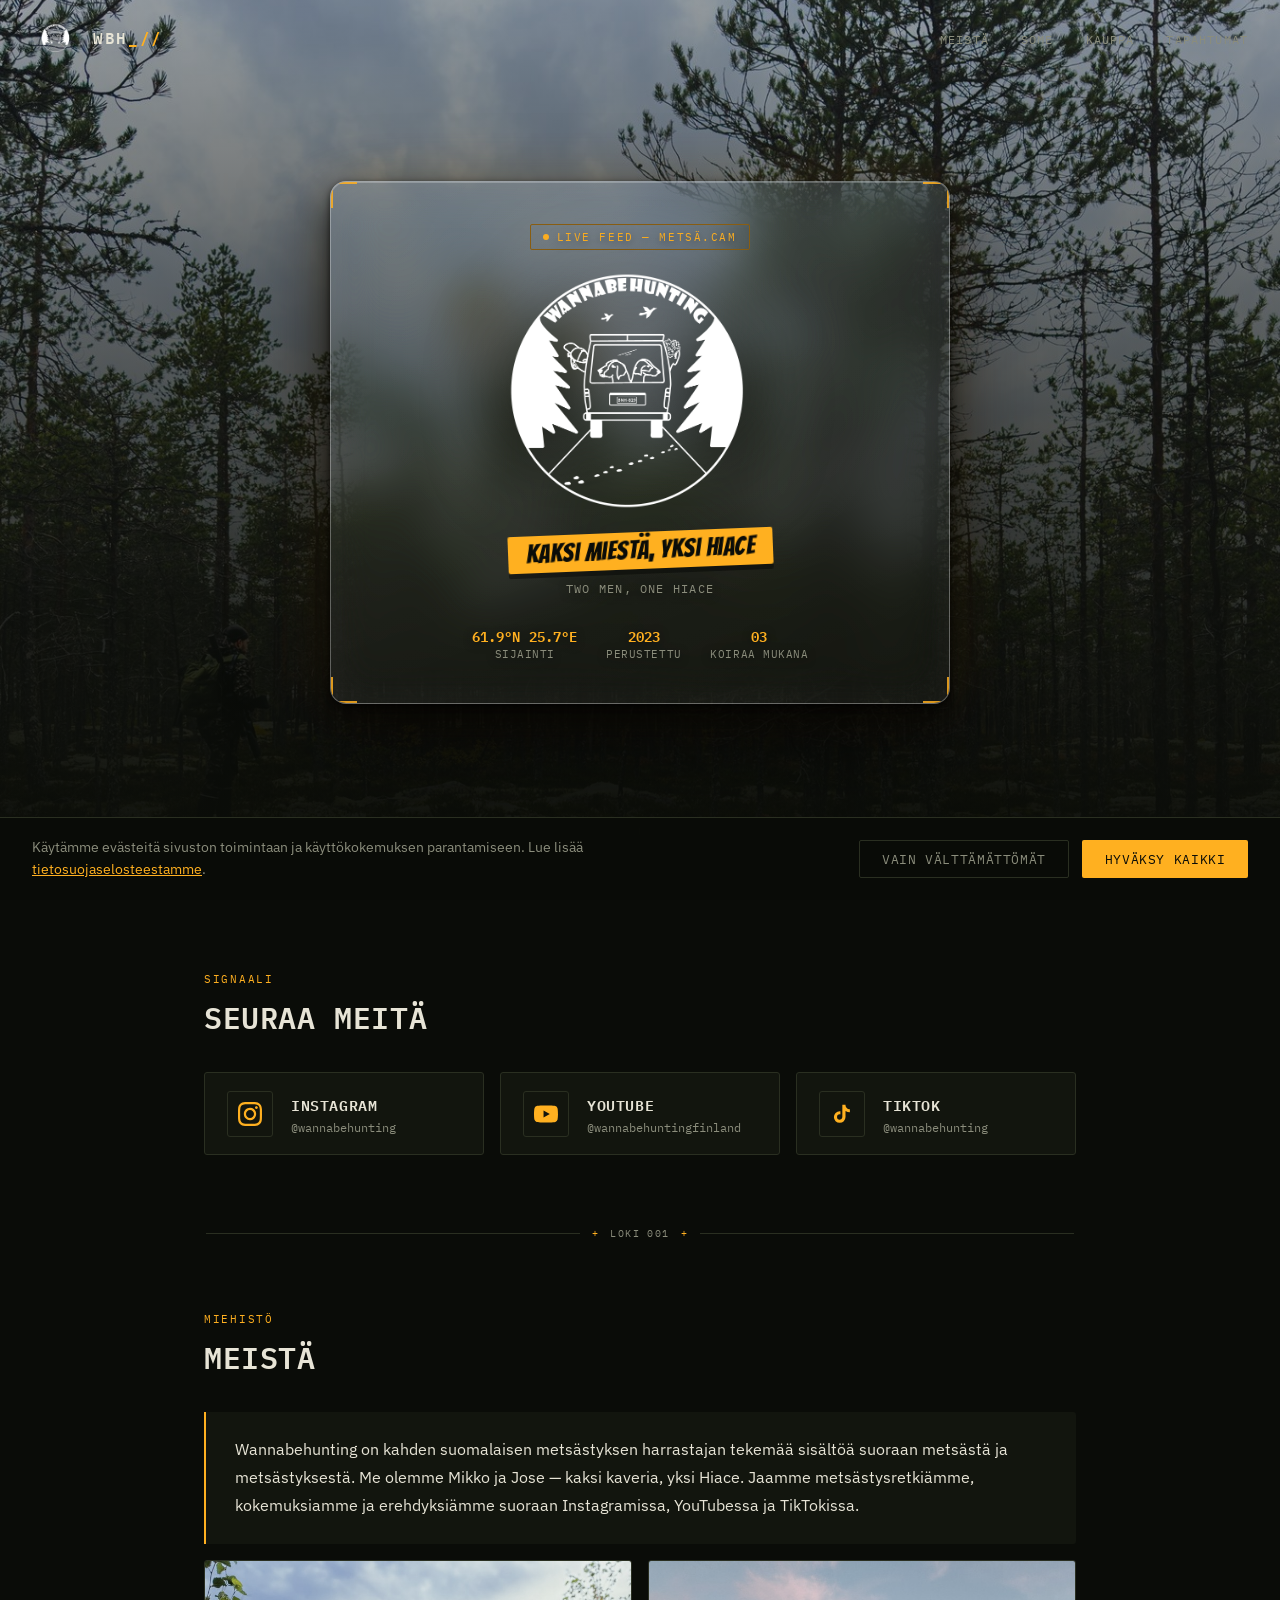
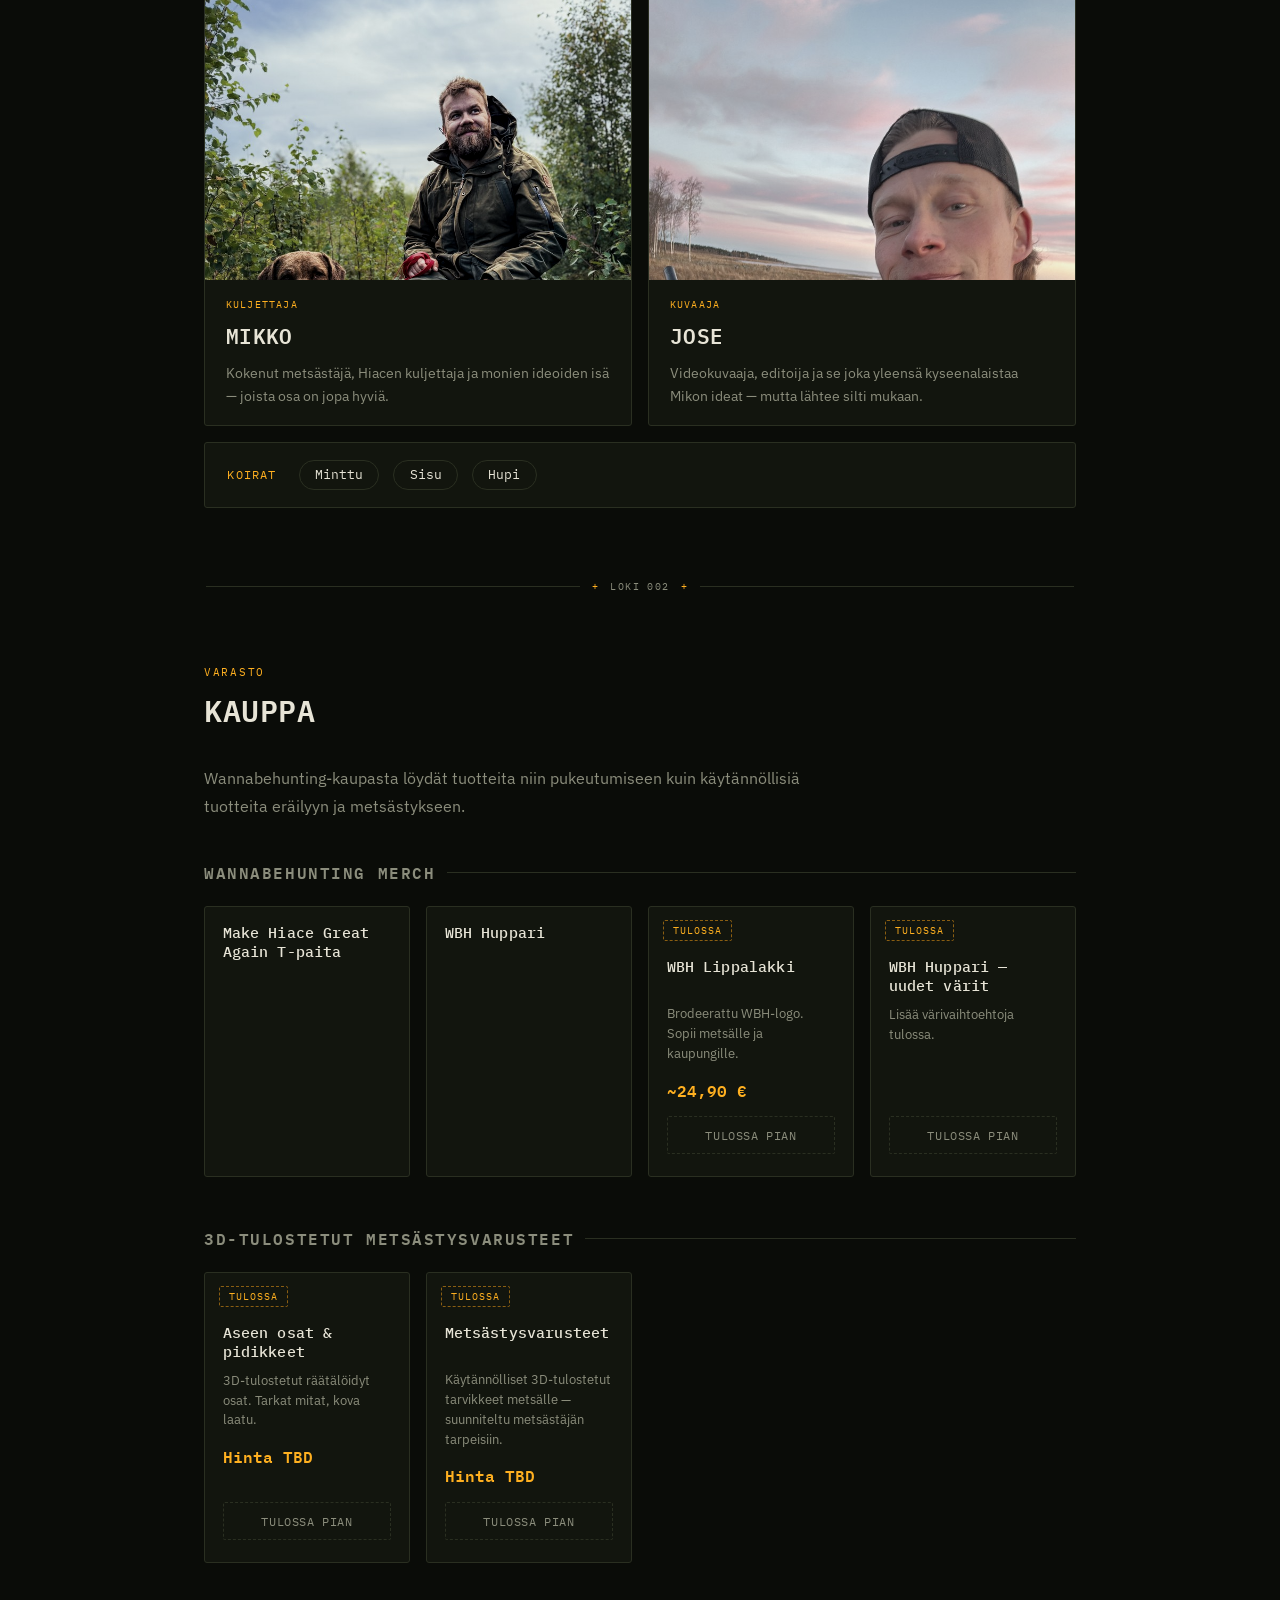
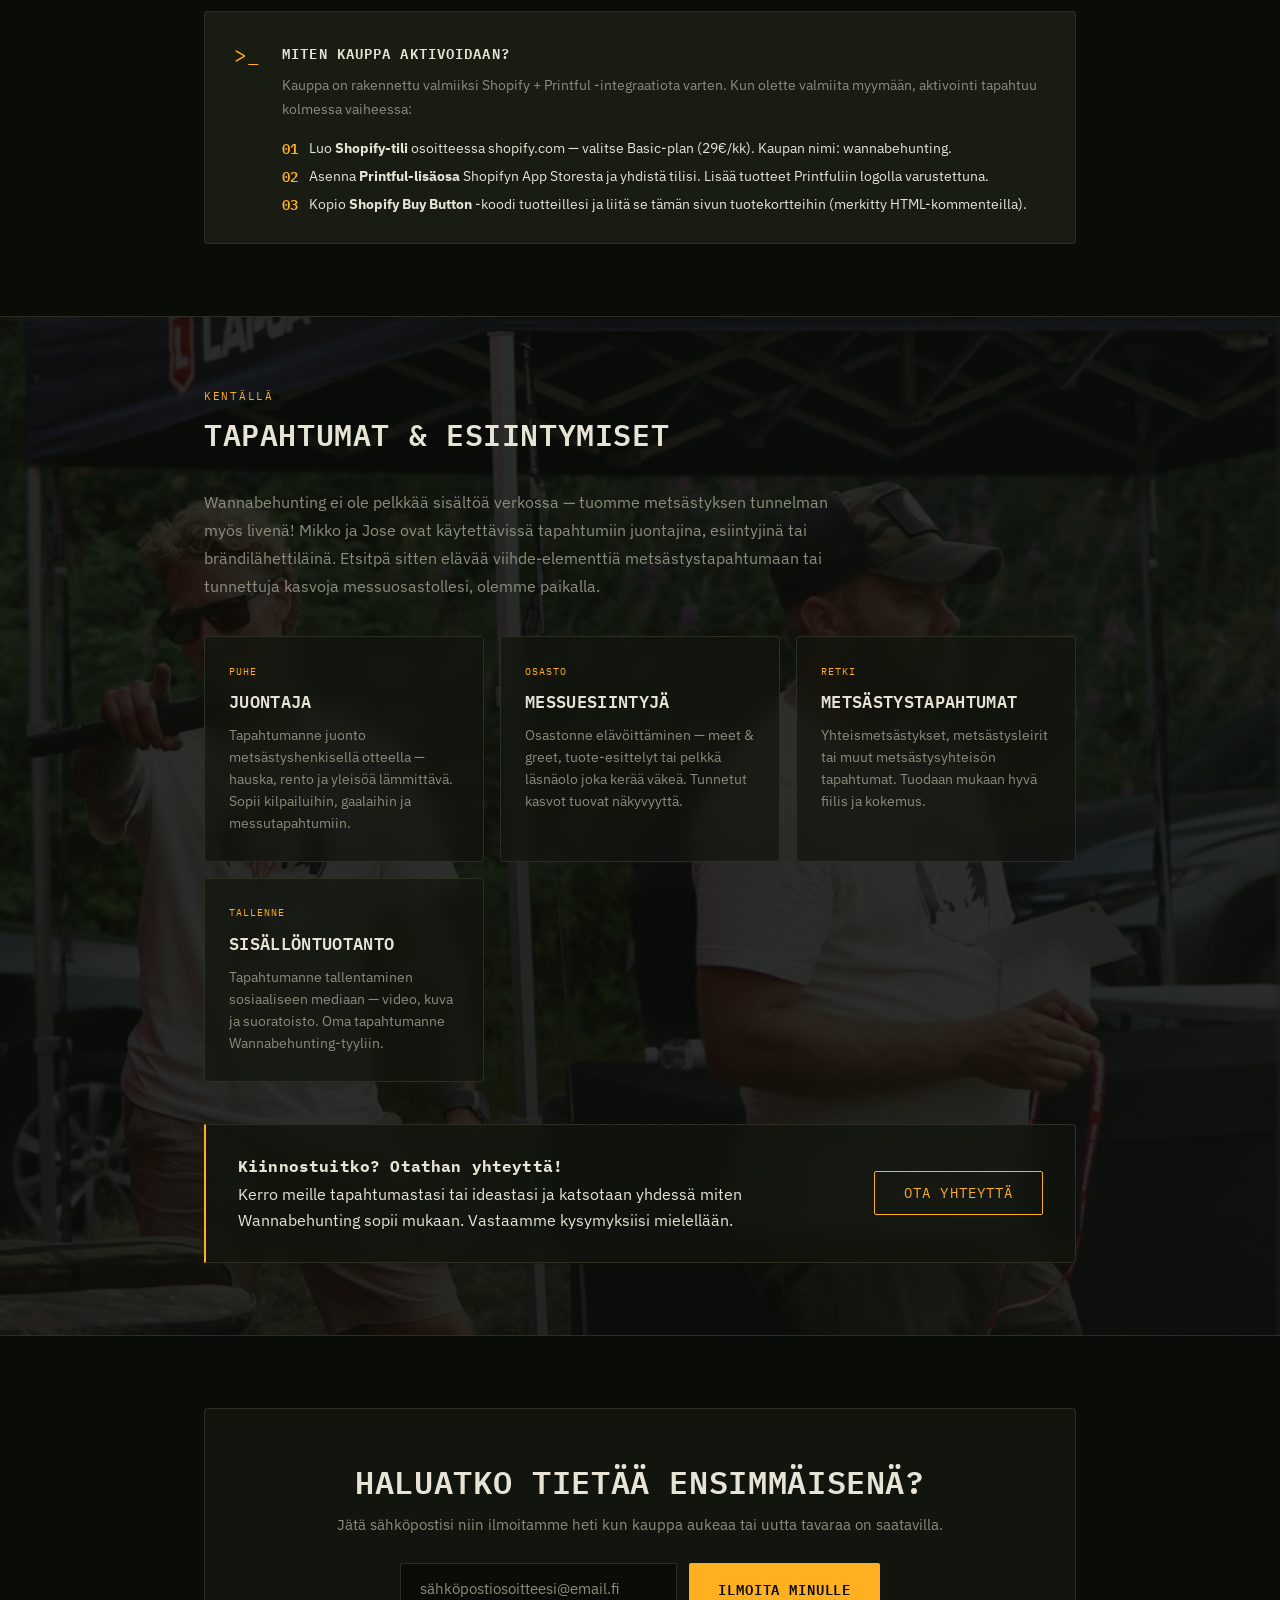
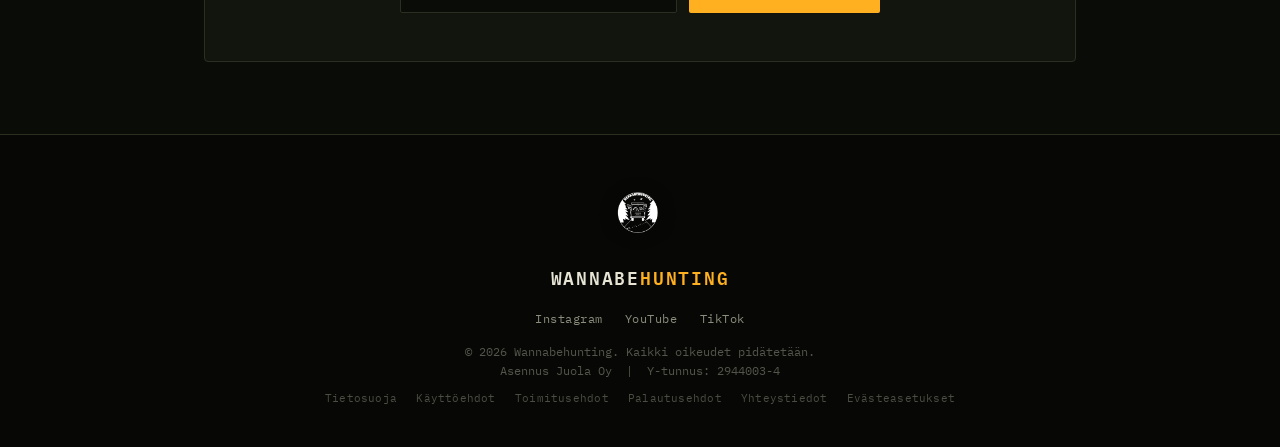
==== commit d2f56005: "Uudistetaan sivun ulkoasu: tumma "Night Optics" -teema Vaihdettu vihreä/oranssi metsästysteema tumma" ====
--- a/index.html
+++ b/index.html
@@ -6,31 +6,35 @@
   <title>Wannabehunting – Kaksi miestä, yksi Hiace</title>
   <meta name="description" content="Wannabehunting – Kaksi miestä, yksi Hiace. Suomalaista metsästyssisältöä Instagramissa, YouTubessa ja TikTokissa." />
   <link rel="preconnect" href="https://fonts.googleapis.com" />
-  <link href="https://fonts.googleapis.com/css2?family=Oswald:wght@400;600;700&family=Open+Sans:wght@400;600&display=swap" rel="stylesheet" />
+  <link rel="preconnect" href="https://fonts.gstatic.com" crossorigin />
+  <link href="https://fonts.googleapis.com/css2?family=Bangers&family=IBM+Plex+Mono:wght@400;500;600;700&family=IBM+Plex+Sans:wght@400;500;600&display=swap" rel="stylesheet" />
   <style>
     *, *::before, *::after { box-sizing: border-box; margin: 0; padding: 0; }
 
     :root {
-      --green:   #2d4a1e;
-      --green2:  #3a5f27;
-      --dark:    #0f1a0a;
-      --card:    #1a2d10;
-      --orange:  #d4621a;
-      --orange2: #e8742a;
-      --cream:   #f0e8d8;
-      --muted:   #8fab7a;
-      --white:   #ffffff;
+      --void:      #0a0c08;
+      --panel:     #12150e;
+      --panel2:    #181c12;
+      --line:      #2a2f21;
+      --amber:     #ffb020;
+      --amber-dim: #8a5e12;
+      --amber-deep:#cc8c1a;
+      --ink:       #e7e4d6;
+      --ink-dim:   #8b8d7c;
+      --ok:        #6d8a52;
     }
 
     html { scroll-behavior: smooth; }
 
     body {
-      background: var(--dark);
-      color: var(--cream);
-      font-family: 'Open Sans', sans-serif;
+      background: var(--void);
+      color: var(--ink);
+      font-family: 'IBM Plex Sans', sans-serif;
       min-height: 100vh;
       overflow-x: hidden;
     }
+
+    a { color: inherit; }
 
     /* ── HERO ─────────────────────────────── */
     .hero {
@@ -42,46 +46,141 @@
       justify-content: center;
       text-align: center;
       padding: 2rem 1.5rem 4rem;
+      overflow: hidden;
       background:
-        linear-gradient(to bottom, rgba(10,20,6,0.45) 0%, rgba(10,20,6,0.80) 60%, var(--dark) 100%),
+        linear-gradient(to bottom, rgba(10,12,8,0.35) 0%, rgba(10,12,8,0.86) 68%, var(--void) 100%),
         url('images/metsa_web.jpg') center 50%/cover no-repeat;
     }
 
+    .hero-frame {
+      position: relative;
+      max-width: 620px;
+      padding: 2.6rem 1.4rem;
+      border-radius: 16px;
+      background: linear-gradient(160deg, rgba(255,255,255,0.09), rgba(255,255,255,0.02));
+      backdrop-filter: blur(22px) saturate(150%);
+      -webkit-backdrop-filter: blur(22px) saturate(150%);
+      border: 1.5px solid rgba(255,255,255,0.32);
+      box-shadow:
+        0 2px 6px rgba(0,0,0,0.65),
+        0 18px 30px rgba(0,0,0,0.55),
+        0 40px 90px rgba(0,0,0,0.6),
+        0 0 60px rgba(255,176,32,0.16),
+        inset 0 1px 0 rgba(255,255,255,0.22),
+        inset 0 0 40px rgba(255,255,255,0.04);
+      overflow: hidden;
+      will-change: transform;
+      transition: box-shadow 0.3s ease;
+    }
+    .hero-frame {
+      --mx: 50%;
+      --my: 30%;
+    }
+    .hero-frame::before {
+      content: '';
+      position: absolute;
+      inset: 0;
+      border-radius: inherit;
+      background: radial-gradient(420px circle at var(--mx) var(--my), rgba(255,255,255,0.16), rgba(255,255,255,0.03) 40%, transparent 65%);
+      pointer-events: none;
+      transition: background 0.05s linear;
+    }
+    @media (prefers-reduced-motion: reduce) {
+      .hero-frame { transition: none; }
+      .hero-frame::before { background: radial-gradient(480px circle at 50% 25%, rgba(255,255,255,0.22), transparent 65%); }
+    }
+
+
+    .corner {
+      position: absolute;
+      width: 26px; height: 26px;
+      border-color: var(--amber);
+      border-style: solid;
+      opacity: 0.85;
+    }
+    .corner.tl { top: 0; left: 0; border-width: 2px 0 0 2px; }
+    .corner.tr { top: 0; right: 0; border-width: 2px 2px 0 0; }
+    .corner.bl { bottom: 0; left: 0; border-width: 0 0 2px 2px; }
+    .corner.br { bottom: 0; right: 0; border-width: 0 2px 2px 0; }
+
+    .rec {
+      display: inline-flex;
+      align-items: center;
+      gap: 0.45rem;
+      font-family: 'IBM Plex Mono', monospace;
+      font-size: 0.7rem;
+      letter-spacing: 0.14em;
+      color: var(--amber);
+      text-shadow: 0 2px 8px rgba(0,0,0,0.5);
+      border: 1px solid var(--amber-dim);
+      padding: 0.32rem 0.8rem;
+      border-radius: 2px;
+      margin-bottom: 1.4rem;
+      text-transform: uppercase;
+    }
+    .rec .dot {
+      width: 6px; height: 6px;
+      border-radius: 50%;
+      background: var(--amber);
+      animation: pulse 1.6s infinite;
+    }
+    @keyframes pulse { 0%, 100% { opacity: 1; } 50% { opacity: 0.25; } }
+
+    @keyframes heroReveal { from { opacity: 0; transform: translateY(14px); } to { opacity: 1; transform: translateY(0); } }
+    @keyframes heroFadeIn { from { opacity: 0; } to { opacity: 1; } }
+
+    .rec { animation: heroReveal 0.6s cubic-bezier(.2,.8,.2,1) 0.05s both; }
+    .hero-logo { animation: heroReveal 0.7s cubic-bezier(.2,.8,.2,1) 0.15s both; }
+    .hero-tagline { animation: heroFadeIn 0.5s ease 0.4s both; }
+    .hero-sub { animation: heroReveal 0.6s cubic-bezier(.2,.8,.2,1) 0.48s both; }
+    .hud { animation: heroReveal 0.6s cubic-bezier(.2,.8,.2,1) 0.56s both; }
+
+    @media (prefers-reduced-motion: reduce) {
+      .rec .dot, .rec, .hero-logo, .hero-tagline, .hero-sub, .hud { animation: none; }
+    }
+
     .hero-logo {
-      width: clamp(220px, 52vw, 360px);
-      filter: drop-shadow(0 6px 32px rgba(0,0,0,0.9));
-      margin-bottom: 0.8rem;
+      width: clamp(240px, 52vw, 420px);
+      filter: drop-shadow(0 10px 40px rgba(0,0,0,0.85));
     }
 
     .hero-tagline {
-      font-family: 'Oswald', sans-serif;
-      font-size: clamp(1.1rem, 4vw, 1.7rem);
-      font-weight: 400;
-      letter-spacing: 3px;
-      color: var(--cream);
-      opacity: 0.9;
-      text-transform: uppercase;
+      display: inline-block;
+      margin-top: 1.2rem;
+      font-family: 'Bangers';
+      font-size: clamp(1.15rem, 3.6vw, 1.65rem);
+      letter-spacing: 0.02em;
+      color: var(--void);
+      background: var(--amber);
+      padding: 0.22rem 1.1rem 0.32rem;
+      transform: rotate(-2.3deg);
+      border-radius: 2px;
+      box-shadow: 0 5px 0 rgba(0,0,0,0.4);
     }
 
     .hero-sub {
-      margin-top: 0.4rem;
-      font-size: 0.95rem;
-      color: var(--muted);
-      letter-spacing: 1px;
-      font-style: italic;
-    }
-
-    .hero-dogs {
-      margin-top: 1.2rem;
-      font-size: 1rem;
-      color: var(--muted);
-      letter-spacing: 1px;
-    }
-
-    .hero-dogs span {
-      color: var(--cream);
-      font-weight: 600;
-    }
+      margin-top: 0.7rem;
+      font-family: 'IBM Plex Mono', monospace;
+      font-size: 0.78rem;
+      color: var(--ink-dim);
+      letter-spacing: 0.1em;
+      text-shadow: 0 2px 8px rgba(0,0,0,0.5);
+    }
+
+    .hud {
+      margin-top: 1.8rem;
+      display: flex;
+      gap: 1.8rem;
+      flex-wrap: wrap;
+      justify-content: center;
+      font-family: 'IBM Plex Mono', monospace;
+      font-size: 0.66rem;
+      color: var(--ink-dim);
+      letter-spacing: 0.05em;
+      text-transform: uppercase;
+      text-shadow: 0 2px 8px rgba(0,0,0,0.5);
+    }
+    .hud b { display: block; color: var(--amber); font-size: 0.86rem; font-weight: 600; text-transform: none; letter-spacing: 0.01em; }
 
     .hero-scroll {
       position: absolute;
@@ -92,12 +191,14 @@
       flex-direction: column;
       align-items: center;
       gap: 6px;
-      color: var(--muted);
-      font-size: 0.78rem;
-      letter-spacing: 2px;
+      color: var(--ink-dim);
+      font-family: 'IBM Plex Mono', monospace;
+      font-size: 0.72rem;
+      letter-spacing: 0.18em;
       text-transform: uppercase;
       animation: bounce 2s infinite;
     }
+    @media (prefers-reduced-motion: reduce) { .hero-scroll { animation: none; } }
 
     @keyframes bounce {
       0%, 100% { transform: translateX(-50%) translateY(0); }
@@ -117,9 +218,9 @@
     }
 
     nav.scrolled {
-      background: rgba(10,20,6,0.93);
+      background: rgba(10,12,8,0.9);
       backdrop-filter: blur(10px);
-      border-bottom: 1px solid rgba(255,255,255,0.06);
+      border-bottom: 1px solid var(--line);
     }
 
     .nav-brand {
@@ -130,20 +231,29 @@
     }
 
     .nav-brand img {
-      width: 44px;
-      height: 44px;
+      width: 50px;
+      height: 50px;
       object-fit: contain;
       filter: drop-shadow(0 2px 6px rgba(0,0,0,0.7));
+      animation: logoReveal 0.7s cubic-bezier(.2,.8,.2,1) both;
+    }
+    @keyframes logoReveal {
+      from { opacity: 0; transform: scale(0.8); }
+      to   { opacity: 1; transform: scale(1); }
+    }
+    @media (prefers-reduced-motion: reduce) {
+      .nav-brand img { animation: none; }
     }
 
     .nav-brand span {
-      font-family: 'Oswald', sans-serif;
-      font-size: 1.15rem;
-      font-weight: 700;
-      color: var(--white);
-      letter-spacing: 2px;
-      text-transform: uppercase;
-    }
+      font-family: 'IBM Plex Mono', monospace;
+      font-size: 1rem;
+      font-weight: 600;
+      color: var(--ink);
+      letter-spacing: 0.1em;
+      text-transform: uppercase;
+    }
+    .nav-brand span em { font-style: normal; color: var(--amber); }
 
     .nav-links {
       display: flex;
@@ -152,117 +262,130 @@
     }
 
     .nav-links a {
-      color: var(--cream);
+      color: var(--ink-dim);
       text-decoration: none;
-      font-size: 0.85rem;
-      letter-spacing: 1px;
-      text-transform: uppercase;
-      opacity: 0.8;
-      transition: opacity 0.2s, color 0.2s;
-    }
-
-    .nav-links a:hover { opacity: 1; color: var(--orange); }
+      font-family: 'IBM Plex Mono', monospace;
+      font-size: 0.72rem;
+      letter-spacing: 0.1em;
+      text-transform: uppercase;
+      transition: color 0.2s;
+    }
+
+    .nav-links a:hover { color: var(--amber); }
+    .nav-links a:focus-visible, a:focus-visible, button:focus-visible, input:focus-visible {
+      outline: 2px solid var(--amber);
+      outline-offset: 2px;
+    }
 
     @media (max-width: 540px) { .nav-links { display: none; } }
 
     /* ── SECTIONS ─────────────────────────── */
-    .section { padding: 4rem 1.5rem; max-width: 900px; margin: 0 auto; }
+    .section { padding: 4.5rem 1.5rem; max-width: 920px; margin: 0 auto; }
+
+    .eyebrow {
+      font-family: 'IBM Plex Mono', monospace;
+      font-size: 0.68rem;
+      letter-spacing: 0.16em;
+      color: var(--amber);
+      text-transform: uppercase;
+      margin-bottom: 0.5rem;
+    }
 
     .section-title {
-      font-family: 'Oswald', sans-serif;
-      font-size: clamp(1.6rem, 5vw, 2.4rem);
+      font-family: 'IBM Plex Mono', monospace;
       font-weight: 600;
-      text-transform: uppercase;
-      letter-spacing: 2px;
-      color: var(--orange);
-      margin-bottom: 0.4rem;
-    }
-
-    .section-line {
-      width: 56px; height: 3px;
-      background: var(--orange);
-      border-radius: 2px;
+      font-size: clamp(1.4rem, 4vw, 1.9rem);
+      text-transform: uppercase;
+      letter-spacing: 0.02em;
+      color: var(--ink);
       margin-bottom: 2rem;
+      text-wrap: balance;
     }
 
     .divider {
-      width: 100%;
-      height: 1px;
-      background: linear-gradient(90deg, transparent, rgba(255,255,255,0.08), transparent);
-    }
+      display: flex;
+      align-items: center;
+      gap: 0.7rem;
+      padding: 0 1.6rem;
+      max-width: 920px;
+      margin: 0 auto;
+      color: var(--ink-dim);
+      font-family: 'IBM Plex Mono', monospace;
+      font-size: 0.64rem;
+      letter-spacing: 0.14em;
+      text-transform: uppercase;
+    }
+    .divider::before, .divider::after { content: ''; flex: 1; height: 1px; background: var(--line); }
+    .divider .x { color: var(--amber); }
 
     /* ── SOCIAL ───────────────────────────── */
     .social-grid {
       display: grid;
       grid-template-columns: repeat(auto-fit, minmax(240px, 1fr));
-      gap: 1.2rem;
+      gap: 1rem;
     }
 
     .social-card {
       display: flex;
       align-items: center;
-      gap: 1.2rem;
-      background: var(--card);
-      border: 1px solid rgba(255,255,255,0.07);
-      border-radius: 12px;
-      padding: 1.2rem 1.5rem;
+      gap: 1.1rem;
+      background: var(--panel);
+      border: 1px solid var(--line);
+      border-radius: 3px;
+      padding: 1.1rem 1.4rem;
       text-decoration: none;
-      color: var(--cream);
-      transition: transform 0.2s, border-color 0.2s, box-shadow 0.2s;
+      color: var(--ink);
+      transition: transform 0.2s, border-color 0.2s;
     }
 
     .social-card:hover {
-      transform: translateY(-4px);
-      border-color: var(--orange);
-      box-shadow: 0 8px 32px rgba(212,98,26,0.2);
+      transform: translateY(-3px);
+      border-color: var(--amber-dim);
     }
 
     .social-icon {
-      width: 52px; height: 52px;
-      border-radius: 50%;
+      width: 46px; height: 46px;
+      border-radius: 3px;
+      border: 1px solid var(--line);
       display: flex; align-items: center; justify-content: center;
       flex-shrink: 0;
-      font-size: 1.5rem;
-    }
-
-    .social-icon.ig  { background: linear-gradient(135deg, #f09433, #e6683c, #dc2743, #cc2366, #bc1888); }
-    .social-icon.yt  { background: #ff0000; }
-    .social-icon.tt  { background: #010101; border: 1px solid #333; }
+      color: var(--amber);
+    }
 
     .social-info h3 {
-      font-family: 'Oswald', sans-serif;
-      font-size: 1.1rem;
+      font-family: 'IBM Plex Mono', monospace;
       font-weight: 600;
-      letter-spacing: 1px;
-    }
-    .social-info p { font-size: 0.82rem; color: var(--muted); margin-top: 2px; }
+      font-size: 0.95rem;
+      letter-spacing: 0.04em;
+      text-transform: uppercase;
+    }
+    .social-info p { font-family: 'IBM Plex Mono', monospace; font-size: 0.76rem; color: var(--ink-dim); margin-top: 2px; }
 
     /* ── ABOUT ────────────────────────────── */
     .about-wrap {
       display: grid;
       grid-template-columns: 1fr 1fr;
-      gap: 1.5rem;
+      gap: 1rem;
     }
 
     @media (max-width: 620px) { .about-wrap { grid-template-columns: 1fr; } }
 
     .about-text {
       grid-column: 1 / -1;
-      background: var(--card);
-      border-left: 4px solid var(--orange);
-      border-radius: 0 12px 12px 0;
+      background: var(--panel);
+      border-left: 2px solid var(--amber);
+      border-radius: 0 3px 3px 0;
       padding: 1.5rem 1.8rem;
       line-height: 1.8;
-      color: var(--cream);
+      color: var(--ink);
       font-size: 0.97rem;
     }
 
     .person-card {
-      background: var(--card);
-      border: 1px solid rgba(255,255,255,0.07);
-      border-radius: 14px;
+      background: var(--panel);
+      border: 1px solid var(--line);
+      border-radius: 3px;
       overflow: hidden;
-      text-align: center;
     }
 
     .person-photo {
@@ -271,24 +394,34 @@
       object-fit: cover;
       object-position: center top;
       display: block;
-    }
-
-    .person-card-body {
-      padding: 1.4rem 1.5rem;
+      filter: grayscale(0.4) contrast(1.08) brightness(0.94);
+    }
+
+    .person-card-body { padding: 1.1rem 1.3rem; }
+
+    .person-role {
+      display: block;
+      font-family: 'IBM Plex Mono', monospace;
+      font-size: 0.62rem;
+      letter-spacing: 0.12em;
+      color: var(--amber);
+      text-transform: uppercase;
+      margin-bottom: 0.45rem;
     }
 
     .person-card h3 {
-      font-family: 'Oswald', sans-serif;
-      font-size: 1.8rem;
+      font-family: 'IBM Plex Mono', monospace;
       font-weight: 600;
-      color: var(--white);
-      letter-spacing: 1px;
+      font-size: 1.3rem;
+      color: var(--ink);
+      letter-spacing: 0.02em;
+      text-transform: uppercase;
     }
 
     .person-card p {
-      margin-top: 0.6rem;
+      margin-top: 0.55rem;
       font-size: 0.9rem;
-      color: var(--muted);
+      color: var(--ink-dim);
       line-height: 1.6;
     }
 
@@ -296,47 +429,47 @@
       grid-column: 1 / -1;
       display: flex;
       align-items: center;
-      gap: 1rem;
+      gap: 0.9rem;
       flex-wrap: wrap;
-      background: var(--card);
-      border: 1px solid rgba(255,255,255,0.07);
-      border-radius: 12px;
-      padding: 1.2rem 1.5rem;
+      background: var(--panel);
+      border: 1px solid var(--line);
+      border-radius: 3px;
+      padding: 1.1rem 1.4rem;
     }
 
     .dogs-row .dog-title {
-      font-family: 'Oswald', sans-serif;
-      font-size: 1rem;
-      letter-spacing: 1px;
-      color: var(--orange);
+      font-family: 'IBM Plex Mono', monospace;
+      font-size: 0.72rem;
+      letter-spacing: 0.1em;
+      color: var(--amber);
       text-transform: uppercase;
       margin-right: 0.5rem;
     }
 
     .dog-badge {
-      background: var(--green2);
+      border: 1px solid var(--line);
       border-radius: 20px;
-      padding: 0.35rem 1rem;
-      font-size: 0.9rem;
-      font-weight: 600;
-      color: var(--cream);
-      display: flex; align-items: center; gap: 0.4rem;
+      padding: 0.32rem 0.95rem;
+      font-family: 'IBM Plex Mono', monospace;
+      font-size: 0.82rem;
+      color: var(--ink);
     }
 
     /* ── KAUPPA / SHOP ────────────────────── */
     .shop-intro {
       font-size: 0.97rem;
       line-height: 1.8;
-      color: var(--cream);
-      margin-bottom: 2.5rem;
+      color: var(--ink-dim);
+      margin-bottom: 2.4rem;
+      max-width: 65ch;
     }
 
     .shop-category-title {
-      font-family: 'Oswald', sans-serif;
-      font-size: 1.2rem;
+      font-family: 'IBM Plex Mono', monospace;
+      font-size: 0.98rem;
       font-weight: 600;
-      color: var(--muted);
-      letter-spacing: 2px;
+      color: var(--ink-dim);
+      letter-spacing: 0.1em;
       text-transform: uppercase;
       margin-bottom: 1.2rem;
       display: flex;
@@ -348,83 +481,165 @@
       content: '';
       flex: 1;
       height: 1px;
-      background: rgba(255,255,255,0.1);
+      background: var(--line);
     }
 
     .product-grid {
       display: grid;
       grid-template-columns: repeat(auto-fill, minmax(200px, 1fr));
-      gap: 1.2rem;
+      gap: 1rem;
       margin-bottom: 3rem;
     }
 
     .product-card {
-      background: var(--card);
-      border: 1px solid rgba(255,255,255,0.07);
-      border-radius: 14px;
+      background: var(--panel);
+      border: 1px solid var(--line);
+      border-radius: 3px;
       overflow: hidden;
       position: relative;
-      transition: transform 0.2s, box-shadow 0.2s, border-color 0.2s;
+      transition: transform 0.2s, border-color 0.2s;
       display: flex;
       flex-direction: column;
     }
 
     .product-card:hover {
-      transform: translateY(-4px);
-      box-shadow: 0 8px 32px rgba(0,0,0,0.4);
-      border-color: rgba(212,98,26,0.4);
-    }
+      transform: translateY(-3px);
+      border-color: var(--amber-dim);
+    }
+
+    .product-card.has-modal { cursor: pointer; }
 
     .product-badge {
-      position: absolute;
-      top: 12px; left: 12px;
-      background: var(--orange);
-      color: #fff;
-      font-family: 'Oswald', sans-serif;
-      font-size: 0.68rem;
-      letter-spacing: 2px;
-      padding: 3px 10px;
-      border-radius: 4px;
-      text-transform: uppercase;
-      z-index: 2;
-    }
-
-    .product-badge.printful {
-      background: #6c3fc5;
-      top: auto; bottom: 12px; left: 12px;
+      display: inline-block;
+      background: transparent;
+      color: var(--amber);
+      font-family: 'IBM Plex Mono', monospace;
       font-size: 0.62rem;
-    }
-
-    .product-img {
+      letter-spacing: 0.1em;
+      border: 1px dashed var(--amber-dim);
+      padding: 3px 9px;
+      border-radius: 2px;
+      text-transform: uppercase;
+      margin: 0.85rem 0.85rem 0;
+      width: fit-content;
+    }
+
+    .product-info {
+      padding: 1rem 1.1rem;
+      display: flex;
+      flex-direction: column;
+      flex: 1;
+    }
+
+    .product-info h3 {
+      font-family: 'IBM Plex Mono', monospace;
+      font-weight: 500;
+      font-size: 0.94rem;
+      color: var(--ink);
+      letter-spacing: 0.01em;
+      margin-bottom: 0.6rem;
+      min-height: 2.5em;
+      display: -webkit-box;
+      -webkit-line-clamp: 2;
+      -webkit-box-orient: vertical;
+      overflow: hidden;
+    }
+
+    .product-info .product-desc {
+      font-size: 0.8rem;
+      color: var(--ink-dim);
+      margin-bottom: 0.8rem;
+      line-height: 1.55;
+    }
+
+    .product-info .product-price {
+      font-family: 'IBM Plex Mono', monospace;
+      font-weight: 600;
+      font-size: 1.02rem;
+      color: var(--amber);
+      margin-bottom: 0.8rem;
+    }
+
+    .shopify-btn-placeholder {
       width: 100%;
-      aspect-ratio: 1;
-      background: #111d0a;
+      background: transparent;
+      border: 1px dashed var(--line);
+      border-radius: 2px;
+      padding: 0.65rem;
+      text-align: center;
+      font-size: 0.76rem;
+      color: var(--ink-dim);
+      font-family: 'IBM Plex Mono', monospace;
+      letter-spacing: 0.05em;
+      text-transform: uppercase;
+      cursor: default;
+    }
+
+    .shopify-buy-btn-wrap {
+      min-height: 44px;
+      margin-top: auto;
+    }
+
+    .shop-setup-box {
+      background: var(--panel2);
+      border: 1px solid var(--line);
+      border-radius: 3px;
+      padding: 1.8rem;
+      margin-top: 1rem;
+      display: grid;
+      grid-template-columns: auto 1fr;
+      gap: 1.4rem;
+      align-items: start;
+    }
+
+    .setup-icon {
+      font-family: 'IBM Plex Mono', monospace;
+      font-size: 1.3rem;
+      color: var(--amber);
+    }
+
+    .shop-setup-box h3 {
+      font-family: 'IBM Plex Mono', monospace;
+      font-weight: 600;
+      font-size: 0.86rem;
+      color: var(--ink);
+      letter-spacing: 0.08em;
+      text-transform: uppercase;
+      margin-bottom: 0.6rem;
+    }
+
+    .shop-setup-box p {
+      font-size: 0.88rem;
+      color: var(--ink-dim);
+      line-height: 1.7;
+    }
+
+    .setup-steps {
+      margin-top: 1rem;
       display: flex;
-      align-items: center;
-      justify-content: center;
-      font-size: 4rem;
-      cursor: pointer;
-    }
-
-    .product-card.has-modal { cursor: default; }
-    /* Klikkausnappi modaalin avaamiseen */
-    .product-modal-trigger {
-      display: flex; align-items: center; justify-content: center; gap: 0.4rem;
-      width: 100%;
-      background: rgba(212,98,26,0.08);
-      border: 1px solid rgba(212,98,26,0.25);
-      border-radius: 8px;
-      padding: 0.55rem 1rem;
-      font-family: 'Oswald', sans-serif;
-      font-size: 0.82rem;
-      letter-spacing: 1px;
-      color: var(--orange);
-      cursor: pointer;
-      margin-bottom: 0.6rem;
-      transition: background 0.18s, border-color 0.18s;
-      text-transform: uppercase;
-    }
-    .product-modal-trigger:hover { background: rgba(212,98,26,0.18); border-color: var(--orange); }
+      flex-direction: column;
+      gap: 0.5rem;
+    }
+
+    .setup-step {
+      display: flex;
+      align-items: flex-start;
+      gap: 0.7rem;
+      font-size: 0.85rem;
+      color: var(--ink);
+      line-height: 1.5;
+    }
+
+    .step-num {
+      font-family: 'IBM Plex Mono', monospace;
+      color: var(--amber);
+      font-weight: 600;
+      flex-shrink: 0;
+    }
+
+    @media (max-width: 500px) {
+      .shop-setup-box { grid-template-columns: 1fr; }
+    }
 
     /* LIGHTBOX */
     .lightbox-overlay {
@@ -442,42 +657,45 @@
       max-width: 92vw;
       max-height: 92vh;
       object-fit: contain;
-      border-radius: 8px;
+      border-radius: 4px;
       box-shadow: 0 0 80px rgba(0,0,0,0.8);
       animation: modalIn 0.18s ease;
     }
     .lightbox-close {
       position: fixed;
       top: 1.2rem; right: 1.4rem;
-      background: rgba(255,255,255,0.1);
-      border: none; color: #fff;
+      background: var(--panel);
+      border: 1px solid var(--line);
+      color: var(--ink);
       width: 40px; height: 40px;
-      border-radius: 50%; font-size: 1.2rem;
+      border-radius: 50%; font-size: 1.1rem;
       cursor: pointer;
-      transition: background 0.15s;
-    }
-    .lightbox-close:hover { background: var(--orange); }
+      transition: border-color 0.15s;
+    }
+    .lightbox-close:hover { border-color: var(--amber); color: var(--amber); }
     .pmodal-shopify-main { position: relative; display: flex; flex-direction: column; }
     .pmodal-zoom-btn {
       margin: 0.6rem auto 0.4rem;
-      background: rgba(255,255,255,0.06);
-      border: 1px solid rgba(255,255,255,0.12);
-      color: rgba(255,255,255,0.55);
-      border-radius: 8px;
+      background: transparent;
+      border: 1px solid var(--line);
+      color: var(--ink-dim);
+      border-radius: 2px;
       padding: 0.4rem 1.1rem;
-      font-size: 0.78rem;
+      font-family: 'IBM Plex Mono', monospace;
+      font-size: 0.74rem;
       cursor: pointer;
-      letter-spacing: 0.5px;
-      transition: background 0.15s, color 0.15s, border-color 0.15s;
-    }
-    .pmodal-zoom-btn:hover { background: rgba(212,98,26,0.15); border-color: var(--orange); color: var(--orange); }
+      letter-spacing: 0.05em;
+      text-transform: uppercase;
+      transition: border-color 0.15s, color 0.15s;
+    }
+    .pmodal-zoom-btn:hover { border-color: var(--amber); color: var(--amber); }
 
     /* PRODUCT MODAL */
     .pmodal-overlay {
       display: none;
       position: fixed;
       inset: 0;
-      background: rgba(0,0,0,0.78);
+      background: rgba(0,0,0,0.8);
       backdrop-filter: blur(8px);
       z-index: 1000;
       align-items: center;
@@ -486,9 +704,9 @@
     }
     .pmodal-overlay.open { display: flex; }
     .pmodal {
-      background: linear-gradient(145deg, #1c3012, #0f1a0a);
-      border: 1px solid rgba(255,255,255,0.1);
-      border-radius: 20px;
+      background: var(--panel);
+      border: 1px solid var(--line);
+      border-radius: 6px;
       max-width: 860px;
       width: 100%;
       max-height: 92vh;
@@ -502,18 +720,17 @@
       top: 1rem;
       float: right;
       margin: 1rem 1rem 0 0;
-      background: rgba(255,255,255,0.08);
-      border: none;
-      color: rgba(255,255,255,0.6);
+      background: var(--panel2);
+      border: 1px solid var(--line);
+      color: var(--ink-dim);
       width: 36px; height: 36px;
       border-radius: 50%;
-      font-size: 1.1rem;
+      font-size: 1.05rem;
       cursor: pointer;
-      transition: background 0.15s, color 0.15s;
+      transition: border-color 0.15s, color 0.15s;
       z-index: 10;
     }
-    .pmodal-close:hover { background: var(--orange); color: #fff; }
-    /* Shopify-komponentti täyttää vasemman puolen */
+    .pmodal-close:hover { border-color: var(--amber); color: var(--amber); }
     .pmodal-body {
       display: grid;
       grid-template-columns: 1.1fr 1fr;
@@ -523,12 +740,11 @@
     @media (max-width: 600px) {
       .pmodal-body { grid-template-columns: 1fr; }
       .pmodal-info { padding: 1.2rem 1.1rem; gap: 0.75rem; }
-      .pmodal-info h2 { font-size: 1.15rem; }
-    }
-    /* Shopify-komponentti vasemmalla */
+      .pmodal-info h2 { font-size: 1.1rem; }
+    }
     .pmodal-shopify-main {
-      background: #111d0a;
-      border-radius: 0 0 0 20px;
+      background: var(--void);
+      border-radius: 0 0 0 6px;
       padding: 1.2rem;
       min-height: 340px;
       display: flex; align-items: flex-start; justify-content: center;
@@ -540,33 +756,35 @@
     }
     .pmodal-badge {
       display: inline-block;
-      background: #6c3fc5;
-      color: #fff;
-      font-family: 'Oswald', sans-serif;
+      background: var(--panel2);
+      color: var(--ink-dim);
+      border: 1px solid var(--line);
+      font-family: 'IBM Plex Mono', monospace;
       font-size: 0.62rem;
-      letter-spacing: 2px;
+      letter-spacing: 0.1em;
       padding: 3px 10px;
-      border-radius: 4px;
+      border-radius: 2px;
       text-transform: uppercase;
       width: fit-content;
     }
     .pmodal-info h2 {
-      font-family: 'Oswald', sans-serif;
-      font-size: 1.5rem;
-      color: var(--white);
-      letter-spacing: 1px;
-      line-height: 1.2;
+      font-family: 'IBM Plex Mono', monospace;
+      font-weight: 600;
+      font-size: 1.4rem;
+      color: var(--ink);
+      letter-spacing: 0.01em;
+      line-height: 1.25;
     }
     .pmodal-info .pmodal-desc {
       font-size: 0.88rem;
-      color: var(--cream);
+      color: var(--ink-dim);
       line-height: 1.7;
     }
     .pmodal-section-title {
-      font-family: 'Oswald', sans-serif;
-      font-size: 0.75rem;
-      color: var(--orange);
-      letter-spacing: 2px;
+      font-family: 'IBM Plex Mono', monospace;
+      font-size: 0.72rem;
+      color: var(--amber);
+      letter-spacing: 0.1em;
       text-transform: uppercase;
       margin-bottom: 0.5rem;
     }
@@ -574,229 +792,105 @@
       width: 100%;
       border-collapse: collapse;
       font-size: 0.78rem;
+      font-family: 'IBM Plex Mono', monospace;
     }
     .size-table th {
-      background: rgba(212,98,26,0.15);
-      color: var(--orange);
-      font-family: 'Oswald', sans-serif;
-      letter-spacing: 1px;
+      background: var(--panel2);
+      color: var(--amber);
+      letter-spacing: 0.04em;
       padding: 5px 8px;
       text-align: left;
-      font-size: 0.72rem;
+      font-size: 0.7rem;
     }
     .size-table td {
       padding: 4px 8px;
-      color: var(--cream);
-      border-bottom: 1px solid rgba(255,255,255,0.05);
+      color: var(--ink);
+      border-bottom: 1px solid var(--line);
     }
     .size-table tr:last-child td { border-bottom: none; }
     @keyframes spin { to { transform: rotate(360deg); } }
-    /* Shopify Buy Button override — leveä kuva vasemmalla */
     .pmodal-shopify-main .shopify-buy__product { max-width: 100% !important; }
     .pmodal-shopify-main .shopify-buy__product-img-wrapper { width: 100% !important; }
-    /* Tuotekorttien placeholder ilman emojia */
-    .product-img-placeholder {
-      width: 100%; aspect-ratio: 1;
-      background: #111d0a;
-      display: flex; align-items: center; justify-content: center;
-    }
-    .product-img-placeholder img { width: 100%; height: 100%; object-fit: cover; }
-    .product-img-placeholder .ph-icon {
-      width: 48px; height: 48px; opacity: 0.12;
-    }
-
-    .product-info {
-      padding: 1rem 1.1rem;
-      display: flex;
-      flex-direction: column;
-      flex: 1;
-    }
-
-    .product-info h3 {
-      font-family: 'Oswald', sans-serif;
-      font-size: 1rem;
-      color: var(--white);
-      letter-spacing: 0.5px;
-      margin-bottom: 0.5rem;
-      min-height: 2.5em;
-      display: -webkit-box;
-      -webkit-line-clamp: 2;
-      -webkit-box-orient: vertical;
-      overflow: hidden;
-    }
-
-    .product-info .product-desc {
-      font-size: 0.78rem;
-      color: var(--muted);
-      margin-bottom: 0.8rem;
-      line-height: 1.5;
-    }
-
-    .product-info .product-price {
-      font-family: 'Oswald', sans-serif;
-      font-size: 1.05rem;
-      color: var(--orange);
-      margin-bottom: 0.8rem;
-    }
-
-    /* Shopify Buy Button placeholder */
-    .shopify-btn-placeholder {
-      width: 100%;
-      background: rgba(255,255,255,0.06);
-      border: 1px dashed rgba(255,255,255,0.2);
-      border-radius: 8px;
-      padding: 0.65rem;
-      text-align: center;
-      font-size: 0.8rem;
-      color: var(--muted);
-      font-family: 'Oswald', sans-serif;
-      letter-spacing: 1px;
-      cursor: default;
-    }
-
-    /* Actual Shopify Buy Button goes here when account is ready */
-    .shopify-buy-btn-wrap {
-      min-height: 44px;
-      margin-top: auto;
-    }
-
-    .shop-setup-box {
-      background: linear-gradient(135deg, #1a1a2e, #16213e);
-      border: 1px solid rgba(108,63,197,0.4);
-      border-radius: 14px;
-      padding: 2rem;
-      margin-top: 1rem;
-      display: grid;
-      grid-template-columns: auto 1fr;
-      gap: 1.5rem;
-      align-items: start;
-    }
-
-    .setup-icon { font-size: 2.5rem; }
-
-    .shop-setup-box h3 {
-      font-family: 'Oswald', sans-serif;
-      font-size: 1.2rem;
-      color: var(--white);
-      letter-spacing: 1px;
-      margin-bottom: 0.5rem;
-    }
-
-    .shop-setup-box p {
-      font-size: 0.88rem;
-      color: var(--muted);
-      line-height: 1.7;
-    }
-
-    .setup-steps {
-      margin-top: 1rem;
-      display: flex;
-      flex-direction: column;
-      gap: 0.5rem;
-    }
-
-    .setup-step {
-      display: flex;
-      align-items: flex-start;
-      gap: 0.7rem;
-      font-size: 0.85rem;
-      color: var(--cream);
-      line-height: 1.5;
-    }
-
-    .step-num {
-      background: #6c3fc5;
-      color: white;
-      border-radius: 50%;
-      width: 22px; height: 22px;
-      display: flex; align-items: center; justify-content: center;
-      font-size: 0.7rem;
-      font-weight: bold;
-      flex-shrink: 0;
-      margin-top: 1px;
-    }
-
-    @media (max-width: 500px) {
-      .shop-setup-box { grid-template-columns: 1fr; }
-    }
 
     /* ── TAPAHTUMAT ──────────────────────── */
     .tapahtumat-outer {
       position: relative;
       background:
-        linear-gradient(rgba(10,20,6,0.82), rgba(10,20,6,0.82)),
+        linear-gradient(rgba(10,12,8,0.86), rgba(10,12,8,0.86)),
         url('images/tapahtumatkuva.JPG') center center / cover no-repeat;
-      border-top: 1px solid rgba(255,255,255,0.06);
-      border-bottom: 1px solid rgba(255,255,255,0.06);
-    }
-
-    .tapahtumat-outer .section-title { color: #fff; }
+      border-top: 1px solid var(--line);
+      border-bottom: 1px solid var(--line);
+    }
 
     .tapahtumat-outer .event-card {
-      background: rgba(15, 30, 10, 0.65);
+      background: rgba(18,21,14,0.72);
       backdrop-filter: blur(8px);
       -webkit-backdrop-filter: blur(8px);
-      border-color: rgba(255,255,255,0.12);
-    }
-
-    .tapahtumat-outer .event-card:hover {
-      background: rgba(20, 40, 14, 0.80);
-      border-color: var(--orange);
-    }
+    }
+
+    .tapahtumat-outer .event-card:hover { border-color: var(--amber-dim); }
 
     .tapahtumat-outer .contact-box {
-      background: rgba(15, 30, 10, 0.70);
+      background: rgba(18,21,14,0.8);
       backdrop-filter: blur(10px);
       -webkit-backdrop-filter: blur(10px);
-      border-color: rgba(255,255,255,0.10);
     }
 
     .events-intro {
       font-size: 0.97rem;
       line-height: 1.8;
-      color: var(--cream);
-      margin-bottom: 2rem;
+      color: var(--ink-dim);
+      margin-bottom: 2.2rem;
+      max-width: 65ch;
     }
 
     .events-grid {
       display: grid;
       grid-template-columns: repeat(auto-fit, minmax(220px, 1fr));
-      gap: 1.2rem;
-      margin-bottom: 2.5rem;
+      gap: 1rem;
+      margin-bottom: 2.6rem;
     }
 
     .event-card {
-      background: var(--card);
-      border: 1px solid rgba(255,255,255,0.07);
-      border-radius: 14px;
-      padding: 1.8rem 1.5rem;
-      text-align: center;
-      transition: transform 0.2s, border-color 0.2s, box-shadow 0.2s;
+      background: var(--panel);
+      border: 1px solid var(--line);
+      border-radius: 3px;
+      padding: 1.7rem 1.5rem;
+      transition: transform 0.2s, border-color 0.2s;
     }
 
     .event-card:hover {
-      transform: translateY(-4px);
-      border-color: var(--orange);
-      box-shadow: 0 8px 32px rgba(212,98,26,0.15);
-    }
-
-    .event-card .event-icon { font-size: 2.6rem; display: block; margin-bottom: 0.8rem; }
+      transform: translateY(-3px);
+      border-color: var(--amber-dim);
+    }
+
+    .event-tag {
+      display: block;
+      font-family: 'IBM Plex Mono', monospace;
+      font-size: 0.64rem;
+      letter-spacing: 0.1em;
+      color: var(--amber);
+      text-transform: uppercase;
+      margin-bottom: 0.6rem;
+    }
 
     .event-card h3 {
-      font-family: 'Oswald', sans-serif;
-      font-size: 1.15rem;
-      color: var(--white);
-      letter-spacing: 1px;
-      margin-bottom: 0.5rem;
-    }
-
-    .event-card p { font-size: 0.86rem; color: var(--muted); line-height: 1.6; }
+      font-family: 'IBM Plex Mono', monospace;
+      font-weight: 600;
+      font-size: 1.05rem;
+      color: var(--ink);
+      letter-spacing: 0.02em;
+      text-transform: uppercase;
+      margin-bottom: 0.55rem;
+    }
+
+    .event-card p { font-size: 0.86rem; color: var(--ink-dim); line-height: 1.6; }
 
     .contact-box {
-      background: var(--card);
-      border: 1px solid rgba(255,255,255,0.07);
-      border-left: 4px solid var(--orange);
-      border-radius: 0 14px 14px 0;
+      background: var(--panel);
+      border: 1px solid var(--line);
+      border-left: 2px solid var(--amber);
+      border-radius: 0 3px 3px 0;
       padding: 1.8rem 2rem;
       display: flex;
       align-items: center;
@@ -807,59 +901,61 @@
 
     .contact-box p {
       font-size: 0.97rem;
-      color: var(--cream);
+      color: var(--ink);
       line-height: 1.7;
       max-width: 520px;
     }
 
     .contact-box p strong {
-      color: var(--white);
-      font-size: 1.05rem;
+      font-family: 'IBM Plex Mono', monospace;
+      color: var(--ink);
+      font-size: 1rem;
+      letter-spacing: 0.01em;
     }
 
     .btn-outline {
-      border: 2px solid var(--orange);
-      color: var(--orange);
+      border: 1px solid var(--amber);
+      color: var(--amber);
       background: transparent;
-      border-radius: 8px;
+      border-radius: 2px;
       padding: 0.75rem 1.8rem;
-      font-family: 'Oswald', sans-serif;
-      font-size: 1rem;
-      letter-spacing: 1px;
+      font-family: 'IBM Plex Mono', monospace;
+      font-size: 0.85rem;
+      letter-spacing: 0.08em;
       text-transform: uppercase;
       cursor: pointer;
       text-decoration: none;
-      transition: background 0.2s, color 0.2s, transform 0.15s;
+      transition: background 0.2s, color 0.2s;
       white-space: nowrap;
       display: inline-block;
     }
 
     .btn-outline:hover {
-      background: var(--orange);
-      color: var(--white);
-      transform: translateY(-2px);
+      background: var(--amber);
+      color: var(--void);
     }
 
     /* ── NOTIFY ───────────────────────────── */
     .notify-box {
-      background: linear-gradient(135deg, var(--green), var(--green2));
-      border-radius: 16px;
+      background: var(--panel);
+      border: 1px solid var(--line);
+      border-radius: 4px;
       padding: 3rem 2rem;
       text-align: center;
-      border: 1px solid rgba(255,255,255,0.08);
     }
 
     .notify-box h2 {
-      font-family: 'Oswald', sans-serif;
-      font-size: clamp(1.5rem, 5vw, 2.2rem);
-      font-weight: 700;
-      text-transform: uppercase;
-      letter-spacing: 2px;
-      color: var(--white);
+      font-family: 'IBM Plex Mono', monospace;
+      font-weight: 600;
+      font-size: clamp(1.4rem, 5vw, 2rem);
+      text-transform: uppercase;
+      letter-spacing: 0.02em;
+      color: var(--ink);
       margin-bottom: 0.5rem;
-    }
-
-    .notify-box p { color: var(--muted); margin-bottom: 1.8rem; font-size: 0.95rem; }
+      text-wrap: balance;
+    }
+
+    .notify-box p { color: var(--ink-dim); margin-bottom: 1.8rem; font-size: 0.95rem; }
 
     .notify-form {
       display: flex;
@@ -873,82 +969,84 @@
     .notify-form input {
       flex: 1;
       min-width: 200px;
-      background: rgba(255,255,255,0.1);
-      border: 1px solid rgba(255,255,255,0.2);
-      border-radius: 8px;
+      background: var(--void);
+      border: 1px solid var(--line);
+      border-radius: 2px;
       padding: 0.85rem 1.2rem;
-      color: var(--white);
+      color: var(--ink);
       font-size: 0.95rem;
-      font-family: 'Open Sans', sans-serif;
+      font-family: 'IBM Plex Sans', sans-serif;
       outline: none;
       transition: border-color 0.2s;
     }
 
-    .notify-form input::placeholder { color: rgba(255,255,255,0.4); }
-    .notify-form input:focus { border-color: var(--orange); }
-
-    .btn-orange {
-      background: var(--orange);
-      color: var(--white);
+    .notify-form input::placeholder { color: var(--ink-dim); }
+    .notify-form input:focus { border-color: var(--amber); }
+
+    .btn-amber {
+      background: var(--amber);
+      color: var(--void);
       border: none;
-      border-radius: 8px;
+      border-radius: 2px;
       padding: 0.85rem 1.8rem;
-      font-family: 'Oswald', sans-serif;
-      font-size: 1rem;
-      letter-spacing: 1px;
+      font-family: 'IBM Plex Mono', monospace;
+      font-weight: 600;
+      font-size: 0.9rem;
+      letter-spacing: 0.06em;
       text-transform: uppercase;
       cursor: pointer;
-      transition: background 0.2s, transform 0.15s;
+      transition: background 0.2s;
       white-space: nowrap;
     }
 
-    .btn-orange:hover { background: var(--orange2); transform: translateY(-2px); }
+    .btn-amber:hover { background: var(--amber-deep); }
 
     /* ── FOOTER ───────────────────────────── */
     footer {
-      background: #080f05;
-      border-top: 1px solid rgba(255,255,255,0.06);
-      padding: 2.5rem 1.5rem;
+      background: #070806;
+      border-top: 1px solid var(--line);
+      padding: 2.6rem 1.5rem;
       text-align: center;
     }
 
     .footer-logo {
-      width: 90px;
-      height: 90px;
+      width: 72px;
+      height: 72px;
       object-fit: contain;
       filter: drop-shadow(0 2px 8px rgba(0,0,0,0.5));
-      margin-bottom: 0.5rem;
+      margin-bottom: 0.6rem;
     }
 
     .footer-brand {
-      font-family: 'Oswald', sans-serif;
-      font-size: 1.5rem;
-      font-weight: 700;
-      color: var(--white);
-      letter-spacing: 2px;
-      text-transform: uppercase;
-    }
-
-    .footer-brand span { color: var(--orange); }
+      font-family: 'IBM Plex Mono', monospace;
+      font-weight: 600;
+      font-size: 1.1rem;
+      color: var(--ink);
+      letter-spacing: 0.1em;
+      text-transform: uppercase;
+    }
+
+    .footer-brand span { color: var(--amber); }
 
     .footer-links {
       display: flex;
       justify-content: center;
-      gap: 1.5rem;
-      margin: 1rem 0;
+      gap: 1.4rem;
+      margin: 1.1rem 0;
       flex-wrap: wrap;
     }
 
     .footer-links a {
-      color: var(--muted);
+      color: var(--ink-dim);
       text-decoration: none;
-      font-size: 0.85rem;
-      letter-spacing: 1px;
+      font-family: 'IBM Plex Mono', monospace;
+      font-size: 0.78rem;
+      letter-spacing: 0.04em;
       transition: color 0.2s;
     }
 
-    .footer-links a:hover { color: var(--orange); }
-    .footer-copy { font-size: 0.78rem; color: rgba(255,255,255,0.25); margin-top: 1rem; }
+    .footer-links a:hover { color: var(--amber); }
+    .footer-copy { font-family: 'IBM Plex Mono', monospace; font-size: 0.72rem; color: #54554a; margin-top: 1rem; }
 
     .footer-legal {
       display: flex;
@@ -958,22 +1056,23 @@
       margin-top: 0.8rem;
     }
     .footer-legal a {
-      color: rgba(255,255,255,0.3);
+      color: #4b4c42;
       text-decoration: none;
-      font-size: 0.75rem;
-      letter-spacing: 0.5px;
+      font-family: 'IBM Plex Mono', monospace;
+      font-size: 0.68rem;
+      letter-spacing: 0.02em;
       transition: color 0.2s;
     }
-    .footer-legal a:hover { color: var(--orange); }
+    .footer-legal a:hover { color: var(--amber); }
 
     /* ── COOKIE BANNER ────────────────────── */
     #cookie-banner {
       position: fixed;
       bottom: 0; left: 0; right: 0;
       z-index: 9999;
-      background: rgba(10,18,6,0.97);
+      background: rgba(10,12,8,0.97);
       backdrop-filter: blur(12px);
-      border-top: 1px solid rgba(255,255,255,0.1);
+      border-top: 1px solid var(--line);
       padding: 1.2rem 2rem;
       display: flex;
       align-items: center;
@@ -983,44 +1082,49 @@
     }
     #cookie-banner p {
       font-size: 0.85rem;
-      color: var(--muted);
+      color: var(--ink-dim);
       max-width: 680px;
       line-height: 1.6;
     }
-    #cookie-banner p a { color: var(--orange); }
+    #cookie-banner p a { color: var(--amber); }
     .cookie-btns { display: flex; gap: 0.8rem; flex-shrink: 0; flex-wrap: wrap; }
     .cookie-btn {
       padding: 0.6rem 1.4rem;
-      border-radius: 6px;
-      font-family: 'Oswald', sans-serif;
-      font-size: 0.88rem;
-      letter-spacing: 1px;
+      border-radius: 2px;
+      font-family: 'IBM Plex Mono', monospace;
+      font-size: 0.8rem;
+      letter-spacing: 0.05em;
       text-transform: uppercase;
       cursor: pointer;
       border: none;
-      transition: transform 0.15s, background 0.2s;
-    }
-    .cookie-btn:hover { transform: translateY(-1px); }
-    .cookie-btn.accept { background: var(--orange); color: #fff; }
-    .cookie-btn.accept:hover { background: #e8742a; }
-    .cookie-btn.necessary { background: transparent; color: var(--muted);
-      border: 1px solid rgba(255,255,255,0.2); }
-    .cookie-btn.necessary:hover { border-color: var(--muted); color: var(--cream); }
+      transition: background 0.2s, border-color 0.2s;
+    }
+    .cookie-btn.accept { background: var(--amber); color: var(--void); }
+    .cookie-btn.accept:hover { background: var(--amber-deep); }
+    .cookie-btn.necessary {
+      background: transparent; color: var(--ink-dim);
+      border: 1px solid var(--line);
+    }
+    .cookie-btn.necessary:hover { border-color: var(--ink-dim); color: var(--ink); }
     .cookie-settings-btn {
       position: fixed;
       bottom: 1.2rem; left: 1.2rem;
       z-index: 9998;
-      background: var(--card);
-      border: 1px solid rgba(255,255,255,0.12);
-      border-radius: 50%;
-      width: 42px; height: 42px;
+      background: var(--panel);
+      border: 1px solid var(--line);
+      border-radius: 2px;
+      padding: 0.5rem 0.9rem;
       display: none;
       align-items: center; justify-content: center;
       cursor: pointer;
-      font-size: 1.1rem;
-      transition: border-color 0.2s;
-    }
-    .cookie-settings-btn:hover { border-color: var(--orange); }
+      font-family: 'IBM Plex Mono', monospace;
+      font-size: 0.68rem;
+      letter-spacing: 0.06em;
+      text-transform: uppercase;
+      color: var(--ink-dim);
+      transition: border-color 0.2s, color 0.2s;
+    }
+    .cookie-settings-btn:hover { border-color: var(--amber); color: var(--amber); }
 
     /* CONTACT MODAL */
     .modal-overlay {
@@ -1036,10 +1140,10 @@
     }
     .modal-overlay.open { display: flex; }
     .modal {
-      background: linear-gradient(145deg, #1a2d10, #0f1a0a);
-      border: 1px solid rgba(255,255,255,0.1);
-      border-top: 3px solid var(--orange);
-      border-radius: 18px;
+      background: var(--panel);
+      border: 1px solid var(--line);
+      border-top: 2px solid var(--amber);
+      border-radius: 6px;
       padding: 2.5rem 2.2rem 2rem;
       max-width: 480px;
       width: 100%;
@@ -1048,7 +1152,7 @@
       animation: modalIn 0.22s cubic-bezier(.34,1.56,.64,1);
     }
     @keyframes modalIn {
-      from { opacity: 0; transform: scale(0.92) translateY(20px); }
+      from { opacity: 0; transform: scale(0.94) translateY(16px); }
       to   { opacity: 1; transform: scale(1) translateY(0); }
     }
     .modal-close {
@@ -1056,58 +1160,53 @@
       top: 1rem; right: 1.2rem;
       background: none;
       border: none;
-      color: rgba(255,255,255,0.35);
-      font-size: 1.5rem;
+      color: var(--ink-dim);
+      font-size: 1.4rem;
       cursor: pointer;
       line-height: 1;
       transition: color 0.15s;
     }
-    .modal-close:hover { color: var(--orange); }
+    .modal-close:hover { color: var(--amber); }
     .modal-logo {
       display: flex; align-items: center; gap: 0.7rem;
       margin-bottom: 1.4rem;
     }
-    .modal-logo img { width: 36px; height: 36px; object-fit: contain; }
+    .modal-logo img { width: 34px; height: 34px; object-fit: contain; }
     .modal-logo span {
-      font-family: 'Oswald', sans-serif;
-      font-size: 1.2rem; font-weight: 700;
-      letter-spacing: 2px; color: var(--white);
+      font-family: 'IBM Plex Mono', monospace;
+      font-size: 1.05rem; font-weight: 600;
+      letter-spacing: 0.1em; color: var(--ink);
       text-transform: uppercase;
     }
     .modal h2 {
-      font-family: 'Oswald', sans-serif;
-      font-size: 1.5rem; font-weight: 700;
-      color: var(--white); letter-spacing: 1px;
+      font-family: 'IBM Plex Mono', monospace;
+      font-size: 1.4rem; font-weight: 600;
+      color: var(--ink); letter-spacing: 0.01em;
       margin-bottom: 0.4rem;
     }
     .modal .modal-sub {
-      font-size: 0.88rem; color: var(--muted);
+      font-size: 0.88rem; color: var(--ink-dim);
       margin-bottom: 1.8rem; line-height: 1.6;
     }
     .contact-row {
-      display: flex; align-items: center; gap: 1rem;
-      background: rgba(255,255,255,0.04);
-      border: 1px solid rgba(255,255,255,0.07);
-      border-radius: 12px;
+      display: flex; align-items: center; justify-content: space-between; gap: 1rem;
+      background: var(--panel2);
+      border: 1px solid var(--line);
+      border-radius: 3px;
       padding: 1rem 1.2rem;
-      margin-bottom: 0.8rem;
+      margin-bottom: 0.7rem;
       text-decoration: none;
-      transition: border-color 0.18s, background 0.18s;
-    }
-    .contact-row:hover { border-color: var(--orange); background: rgba(212,98,26,0.08); }
-    .contact-icon {
-      width: 42px; height: 42px;
-      border-radius: 10px;
-      background: rgba(212,98,26,0.18);
-      display: flex; align-items: center; justify-content: center;
-      font-size: 1.2rem; flex-shrink: 0;
-    }
+      transition: border-color 0.18s;
+    }
+    .contact-row:hover { border-color: var(--amber-dim); }
     .contact-row-info { display: flex; flex-direction: column; }
-    .contact-row-label { font-size: 0.75rem; color: var(--muted); letter-spacing: 0.5px; text-transform: uppercase; }
-    .contact-row-value { font-size: 0.97rem; color: var(--cream); font-weight: 600; margin-top: 0.1rem; }
+    .contact-row-label { font-family: 'IBM Plex Mono', monospace; font-size: 0.66rem; color: var(--ink-dim); letter-spacing: 0.06em; text-transform: uppercase; }
+    .contact-row-value { font-size: 0.95rem; color: var(--ink); font-weight: 500; margin-top: 0.2rem; }
+    .contact-row-arrow { color: var(--amber); font-family: 'IBM Plex Mono', monospace; }
     .modal-note {
-      font-size: 0.78rem; color: rgba(255,255,255,0.25);
-      margin-top: 1.4rem; text-align: center; line-height: 1.5;
+      font-family: 'IBM Plex Mono', monospace;
+      font-size: 0.72rem; color: #54554a;
+      margin-top: 1.4rem; text-align: center; line-height: 1.6;
     }
   </style>
 </head>
@@ -1117,7 +1216,7 @@
   <nav id="nav">
     <a href="#" class="nav-brand">
       <img src="logo.png" alt="Wannabehunting logo" />
-      <span>WannabeHunting</span>
+      <span>WBH<em>_//</em></span>
     </a>
     <ul class="nav-links">
       <li><a href="#meista">Meistä</a></li>
@@ -1129,10 +1228,19 @@
 
   <!-- HERO -->
   <section class="hero">
-    <img class="hero-logo" src="logo.png" alt="Wannabehunting" />
-    <div class="hero-tagline">Kaksi miestä, yksi Hiace</div>
-    <div class="hero-sub">Two men, one Hiace &nbsp;</div>
-
+    <div class="hero-frame">
+      <span class="corner tl"></span><span class="corner tr"></span>
+      <span class="corner bl"></span><span class="corner br"></span>
+      <div class="rec"><span class="dot"></span> LIVE FEED — METSÄ.CAM</div>
+      <img class="hero-logo" src="logo.png" alt="Wannabehunting" />
+      <div class="hero-tagline">Kaksi miestä, yksi Hiace</div>
+      <div class="hero-sub">TWO MEN, ONE HIACE</div>
+      <div class="hud">
+        <div><b>61.9°N 25.7°E</b>SIJAINTI</div>
+        <div><b>2023</b>PERUSTETTU</div>
+        <div><b>03</b>KOIRAA MUKANA</div>
+      </div>
+    </div>
 
     <div class="hero-scroll">
       <svg width="20" height="20" viewBox="0 0 24 24" fill="none" stroke="currentColor" stroke-width="2">
@@ -1144,13 +1252,13 @@
 
   <!-- SOCIAL -->
   <section class="section" id="some">
+    <div class="eyebrow">Signaali</div>
     <div class="section-title">Seuraa meitä</div>
-    <div class="section-line"></div>
     <div class="social-grid">
 
       <a class="social-card" href="https://www.instagram.com/wannabehunting" target="_blank" rel="noopener">
-        <div class="social-icon ig">
-          <svg width="26" height="26" viewBox="0 0 24 24" fill="white"><path d="M12 2.163c3.204 0 3.584.012 4.85.07 3.252.148 4.771 1.691 4.919 4.919.058 1.265.069 1.645.069 4.849 0 3.205-.012 3.584-.069 4.849-.149 3.225-1.664 4.771-4.919 4.919-1.266.058-1.644.07-4.85.07-3.204 0-3.584-.012-4.849-.07-3.26-.149-4.771-1.699-4.919-4.92-.058-1.265-.07-1.644-.07-4.849 0-3.204.013-3.583.07-4.849.149-3.227 1.664-4.771 4.919-4.919 1.266-.057 1.645-.069 4.849-.069zm0-2.163c-3.259 0-3.667.014-4.947.072-4.358.2-6.78 2.618-6.98 6.98-.059 1.281-.073 1.689-.073 4.948 0 3.259.014 3.668.072 4.948.2 4.358 2.618 6.78 6.98 6.98 1.281.058 1.689.072 4.948.072 3.259 0 3.668-.014 4.948-.072 4.354-.2 6.782-2.618 6.979-6.98.059-1.28.073-1.689.073-4.948 0-3.259-.014-3.667-.072-4.947-.196-4.354-2.617-6.78-6.979-6.98-1.281-.059-1.69-.073-4.949-.073zm0 5.838c-3.403 0-6.162 2.759-6.162 6.162s2.759 6.163 6.162 6.163 6.162-2.759 6.162-6.163c0-3.403-2.759-6.162-6.162-6.162zm0 10.162c-2.209 0-4-1.79-4-4 0-2.209 1.791-4 4-4s4 1.791 4 4c0 2.21-1.791 4-4 4zm6.406-11.845c-.796 0-1.441.645-1.441 1.44s.645 1.44 1.441 1.44c.795 0 1.439-.645 1.439-1.44s-.644-1.44-1.439-1.44z"/></svg>
+        <div class="social-icon">
+          <svg width="24" height="24" viewBox="0 0 24 24" fill="currentColor"><path d="M12 2.163c3.204 0 3.584.012 4.85.07 3.252.148 4.771 1.691 4.919 4.919.058 1.265.069 1.645.069 4.849 0 3.205-.012 3.584-.069 4.849-.149 3.225-1.664 4.771-4.919 4.919-1.266.058-1.644.07-4.85.07-3.204 0-3.584-.012-4.849-.07-3.26-.149-4.771-1.699-4.919-4.92-.058-1.265-.07-1.644-.07-4.849 0-3.204.013-3.583.07-4.849.149-3.227 1.664-4.771 4.919-4.919 1.266-.057 1.645-.069 4.849-.069zm0-2.163c-3.259 0-3.667.014-4.947.072-4.358.2-6.78 2.618-6.98 6.98-.059 1.281-.073 1.689-.073 4.948 0 3.259.014 3.668.072 4.948.2 4.358 2.618 6.78 6.98 6.98 1.281.058 1.689.072 4.948.072 3.259 0 3.668-.014 4.948-.072 4.354-.2 6.782-2.618 6.979-6.98.059-1.28.073-1.689.073-4.948 0-3.259-.014-3.667-.072-4.947-.196-4.354-2.617-6.78-6.979-6.98-1.281-.059-1.69-.073-4.949-.073zm0 5.838c-3.403 0-6.162 2.759-6.162 6.162s2.759 6.163 6.162 6.163 6.162-2.759 6.162-6.163c0-3.403-2.759-6.162-6.162-6.162zm0 10.162c-2.209 0-4-1.79-4-4 0-2.209 1.791-4 4-4s4 1.791 4 4c0 2.21-1.791 4-4 4zm6.406-11.845c-.796 0-1.441.645-1.441 1.44s.645 1.44 1.441 1.44c.795 0 1.439-.645 1.439-1.44s-.644-1.44-1.439-1.44z"/></svg>
         </div>
         <div class="social-info">
           <h3>Instagram</h3>
@@ -1159,8 +1267,8 @@
       </a>
 
       <a class="social-card" href="https://www.youtube.com/@Wannabehuntingfinland" target="_blank" rel="noopener">
-        <div class="social-icon yt">
-          <svg width="26" height="26" viewBox="0 0 24 24" fill="white"><path d="M23.498 6.186a3.016 3.016 0 0 0-2.122-2.136C19.505 3.545 12 3.545 12 3.545s-7.505 0-9.377.505A3.017 3.017 0 0 0 .502 6.186C0 8.07 0 12 0 12s0 3.93.502 5.814a3.016 3.016 0 0 0 2.122 2.136c1.871.505 9.376.505 9.376.505s7.505 0 9.377-.505a3.015 3.015 0 0 0 2.122-2.136C24 15.93 24 12 24 12s0-3.93-.502-5.814zM9.545 15.568V8.432L15.818 12l-6.273 3.568z"/></svg>
+        <div class="social-icon">
+          <svg width="24" height="24" viewBox="0 0 24 24" fill="currentColor"><path d="M23.498 6.186a3.016 3.016 0 0 0-2.122-2.136C19.505 3.545 12 3.545 12 3.545s-7.505 0-9.377.505A3.017 3.017 0 0 0 .502 6.186C0 8.07 0 12 0 12s0 3.93.502 5.814a3.016 3.016 0 0 0 2.122 2.136c1.871.505 9.376.505 9.376.505s7.505 0 9.377-.505a3.015 3.015 0 0 0 2.122-2.136C24 15.93 24 12 24 12s0-3.93-.502-5.814zM9.545 15.568V8.432L15.818 12l-6.273 3.568z"/></svg>
         </div>
         <div class="social-info">
           <h3>YouTube</h3>
@@ -1169,8 +1277,8 @@
       </a>
 
       <a class="social-card" href="https://www.tiktok.com/@wannabehunting" target="_blank" rel="noopener">
-        <div class="social-icon tt">
-          <svg width="26" height="26" viewBox="0 0 24 24" fill="white"><path d="M19.59 6.69a4.83 4.83 0 0 1-3.77-4.25V2h-3.45v13.67a2.89 2.89 0 0 1-2.88 2.5 2.89 2.89 0 0 1-2.89-2.89 2.89 2.89 0 0 1 2.89-2.89c.28 0 .54.04.79.1V9.01a6.33 6.33 0 0 0-.79-.05 6.34 6.34 0 0 0-6.34 6.34 6.34 6.34 0 0 0 6.34 6.34 6.34 6.34 0 0 0 6.33-6.34V8.69a8.2 8.2 0 0 0 4.78 1.52V6.76a4.85 4.85 0 0 1-1.01-.07z"/></svg>
+        <div class="social-icon">
+          <svg width="22" height="22" viewBox="0 0 24 24" fill="currentColor"><path d="M19.59 6.69a4.83 4.83 0 0 1-3.77-4.25V2h-3.45v13.67a2.89 2.89 0 0 1-2.88 2.5 2.89 2.89 0 0 1-2.89-2.89 2.89 2.89 0 0 1 2.89-2.89c.28 0 .54.04.79.1V9.01a6.33 6.33 0 0 0-.79-.05 6.34 6.34 0 0 0-6.34 6.34 6.34 6.34 0 0 0 6.34 6.34 6.34 6.34 0 0 0 6.33-6.34V8.69a8.2 8.2 0 0 0 4.78 1.52V6.76a4.85 4.85 0 0 1-1.01-.07z"/></svg>
         </div>
         <div class="social-info">
           <h3>TikTok</h3>
@@ -1181,12 +1289,12 @@
     </div>
   </section>
 
-  <div class="divider"></div>
+  <div class="divider"><span class="x">+</span> LOKI 001 <span class="x">+</span></div>
 
   <!-- ABOUT -->
   <section class="section" id="meista">
+    <div class="eyebrow">Miehistö</div>
     <div class="section-title">Meistä</div>
-    <div class="section-line"></div>
     <div class="about-wrap">
 
       <div class="about-text">
@@ -1196,7 +1304,8 @@
       <div class="person-card">
         <img class="person-photo" src="images/mikko_web.jpg" alt="Mikko" />
         <div class="person-card-body">
-          <h3>Mikko 🤦</h3>
+          <span class="person-role">Kuljettaja</span>
+          <h3>Mikko</h3>
           <p>Kokenut metsästäjä, Hiacen kuljettaja ja monien ideoiden isä — joista osa on jopa hyviä.</p>
         </div>
       </div>
@@ -1204,34 +1313,35 @@
       <div class="person-card">
         <img class="person-photo" src="images/jose1_web.jpg" alt="Jose" />
         <div class="person-card-body">
-          <h3>Jose 🙎</h3>
+          <span class="person-role">Kuvaaja</span>
+          <h3>Jose</h3>
           <p>Videokuvaaja, editoija ja se joka yleensä kyseenalaistaa Mikon ideat — mutta lähtee silti mukaan.</p>
         </div>
       </div>
 
       <div class="dogs-row">
-        <span class="dog-title">🐾 Koirat</span>
-        <span class="dog-badge">🐕 Minttu</span>
-        <span class="dog-badge">🐕 Sisu</span>
-        <span class="dog-badge">🐕 Hupi</span>
+        <span class="dog-title">Koirat</span>
+        <span class="dog-badge">Minttu</span>
+        <span class="dog-badge">Sisu</span>
+        <span class="dog-badge">Hupi</span>
       </div>
 
     </div>
   </section>
 
-  <div class="divider"></div>
+  <div class="divider"><span class="x">+</span> LOKI 002 <span class="x">+</span></div>
 
   <!-- KAUPPA -->
   <section class="section" id="tulossa">
+    <div class="eyebrow">Varasto</div>
     <div class="section-title">Kauppa</div>
-    <div class="section-line"></div>
 
     <p class="shop-intro">
      Wannabehunting-kaupasta löydät tuotteita niin pukeutumiseen kuin käytännöllisiä tuotteita eräilyyn ja metsästykseen.
     </p>
 
     <!-- ── MERCH ── -->
-    <div class="shop-category-title"> Wannabehunting Merch</div>
+    <div class="shop-category-title">Wannabehunting Merch</div>
     <div class="product-grid">
 
       <div class="product-card has-modal" id="tpaita-card" onclick="openProductModal()">
@@ -1262,7 +1372,7 @@
           <div class="product-price">~24,90 €</div>
           <!-- SHOPIFY BUY BUTTON -->
           <div class="shopify-buy-btn-wrap">
-            <div class="shopify-btn-placeholder">🛒 Tulossa pian</div>
+            <div class="shopify-btn-placeholder">Tulossa pian</div>
           </div>
         </div>
       </div>
@@ -1273,7 +1383,7 @@
           <h3>WBH Huppari — uudet värit</h3>
           <p class="product-desc">Lisää värivaihtoehtoja tulossa.</p>
           <div class="shopify-buy-btn-wrap">
-            <div class="shopify-btn-placeholder">🛒 Tulossa pian</div>
+            <div class="shopify-btn-placeholder">Tulossa pian</div>
           </div>
         </div>
       </div>
@@ -1281,17 +1391,17 @@
     </div>
 
     <!-- ── 3D-TUOTTEET ── -->
-    <div class="shop-category-title">🖨️ 3D-Tulostetut Metsästysvarusteet</div>
+    <div class="shop-category-title">3D-Tulostetut Metsästysvarusteet</div>
     <div class="product-grid">
 
       <div class="product-card">
         <div class="product-badge">Tulossa</div>
         <div class="product-info">
-          <h3>Aseen osat & pidikkeet</h3>
+          <h3>Aseen osat &amp; pidikkeet</h3>
           <p class="product-desc">3D-tulostetut räätälöidyt osat. Tarkat mitat, kova laatu.</p>
           <div class="product-price">Hinta TBD</div>
           <div class="shopify-buy-btn-wrap">
-            <div class="shopify-btn-placeholder">🛒 Tulossa pian</div>
+            <div class="shopify-btn-placeholder">Tulossa pian</div>
           </div>
         </div>
       </div>
@@ -1303,7 +1413,7 @@
           <p class="product-desc">Käytännölliset 3D-tulostetut tarvikkeet metsälle — suunniteltu metsästäjän tarpeisiin.</p>
           <div class="product-price">Hinta TBD</div>
           <div class="shopify-buy-btn-wrap">
-            <div class="shopify-btn-placeholder">🛒 Tulossa pian</div>
+            <div class="shopify-btn-placeholder">Tulossa pian</div>
           </div>
         </div>
       </div>
@@ -1312,21 +1422,21 @@
 
     <!-- ── SHOPIFY + PRINTFUL SETUP BOX ── -->
     <div class="shop-setup-box">
-      <div class="setup-icon">⚙️</div>
+      <div class="setup-icon">&gt;_</div>
       <div>
         <h3>Miten kauppa aktivoidaan?</h3>
         <p>Kauppa on rakennettu valmiiksi Shopify + Printful -integraatiota varten. Kun olette valmiita myymään, aktivointi tapahtuu kolmessa vaiheessa:</p>
         <div class="setup-steps">
           <div class="setup-step">
-            <div class="step-num">1</div>
+            <span class="step-num">01</span>
             <span>Luo <strong>Shopify-tili</strong> osoitteessa shopify.com — valitse Basic-plan (29€/kk). Kaupan nimi: wannabehunting.</span>
           </div>
           <div class="setup-step">
-            <div class="step-num">2</div>
+            <span class="step-num">02</span>
             <span>Asenna <strong>Printful-lisäosa</strong> Shopifyn App Storesta ja yhdistä tilisi. Lisää tuotteet Printfuliin logolla varustettuna.</span>
           </div>
           <div class="setup-step">
-            <div class="step-num">3</div>
+            <span class="step-num">03</span>
             <span>Kopio <strong>Shopify Buy Button</strong> -koodi tuotteillesi ja liitä se tämän sivun tuotekortteihin (merkitty HTML-kommenteilla).</span>
           </div>
         </div>
@@ -1338,8 +1448,8 @@
   <!-- TAPAHTUMAT -->
   <div class="tapahtumat-outer">
   <section class="section" id="tapahtumat">
-    <div class="section-title">Tapahtumat & Esiintymiset</div>
-    <div class="section-line"></div>
+    <div class="eyebrow">Kentällä</div>
+    <div class="section-title">Tapahtumat &amp; Esiintymiset</div>
 
     <p class="events-intro">
       Wannabehunting ei ole pelkkää sisältöä verkossa — tuomme metsästyksen tunnelman myös livenä! Mikko ja Jose ovat käytettävissä tapahtumiin juontajina, esiintyjinä tai brändilähettiläinä. Etsitpä sitten elävää viihde-elementtiä metsästystapahtumaan tai tunnettuja kasvoja messuosastollesi, olemme paikalla.
@@ -1348,25 +1458,25 @@
     <div class="events-grid">
 
       <div class="event-card">
-        <span class="event-icon">🎤</span>
+        <span class="event-tag">Puhe</span>
         <h3>Juontaja</h3>
         <p>Tapahtumanne juonto metsästyshenkisellä otteella — hauska, rento ja yleisöä lämmittävä. Sopii kilpailuihin, gaalaihin ja messutapahtumiin.</p>
       </div>
 
       <div class="event-card">
-        <span class="event-icon">🦺</span>
+        <span class="event-tag">Osasto</span>
         <h3>Messuesiintyjä</h3>
-        <p>Osastonne elävöittäminen — meet & greet, tuote-esittelyt tai pelkkä läsnäolo joka kerää väkeä. Tunnetut kasvot tuovat näkyvyyttä.</p>
+        <p>Osastonne elävöittäminen — meet &amp; greet, tuote-esittelyt tai pelkkä läsnäolo joka kerää väkeä. Tunnetut kasvot tuovat näkyvyyttä.</p>
       </div>
 
       <div class="event-card">
-        <span class="event-icon">🌲</span>
+        <span class="event-tag">Retki</span>
         <h3>Metsästystapahtumat</h3>
         <p>Yhteismetsästykset, metsästysleirit tai muut metsästysyhteisön tapahtumat. Tuodaan mukaan hyvä fiilis ja kokemus.</p>
       </div>
 
       <div class="event-card">
-        <span class="event-icon">📸</span>
+        <span class="event-tag">Tallenne</span>
         <h3>Sisällöntuotanto</h3>
         <p>Tapahtumanne tallentaminen sosiaaliseen mediaan — video, kuva ja suoratoisto. Oma tapahtumanne Wannabehunting-tyyliin.</p>
       </div>
@@ -1391,7 +1501,7 @@
       <p>Jätä sähköpostisi niin ilmoitamme heti kun kauppa aukeaa tai uutta tavaraa on saatavilla.</p>
       <form class="notify-form" onsubmit="handleSubmit(event)">
         <input type="email" placeholder="sähköpostiosoitteesi@email.fi" required />
-        <button type="submit" class="btn-orange">Ilmoita minulle</button>
+        <button type="submit" class="btn-amber">Ilmoita minulle</button>
       </form>
     </div>
   </section>
@@ -1410,11 +1520,11 @@
         <!-- Vasen: Shopify-komponentti kuvakarusellilla + värinvalinnalla -->
         <div class="pmodal-shopify-main" onclick="event.stopPropagation()">
           <div id='product-component-modal-tpaita' style="width:100%;"></div>
-          <button class="pmodal-zoom-btn" onclick="openLightboxFromModal('product-component-modal-tpaita')">🔍 Suurenna kuva</button>
+          <button class="pmodal-zoom-btn" onclick="openLightboxFromModal('product-component-modal-tpaita')">Suurenna kuva</button>
         </div>
         <!-- Oikea: Suomenkieliset tiedot -->
         <div class="pmodal-info">
-          <span class="pmodal-badge">Printful EU</span>
+          <span class="pmodal-badge">Printful · EU</span>
           <h2 id="tpaita-modal-title">WBH T-paita</h2>
           <p class="pmodal-desc" id="pmodal-desc"></p>
 
@@ -1436,7 +1546,7 @@
 
           <div>
             <div class="pmodal-section-title">Materiaalit &amp; toimitus</div>
-            <p style="font-size:0.82rem;color:var(--muted);line-height:1.6;">
+            <p style="font-size:0.82rem;color:var(--ink-dim);line-height:1.6;">
               100% ringspun-puuvilla · Painatus: DTG<br/>
               Toimitus EU-varastolta 5–10 arkipäivää<br/>
               Ilmainen palautus 14 päivän sisällä
@@ -1454,10 +1564,10 @@
       <div class="pmodal-body">
         <div class="pmodal-shopify-main" onclick="event.stopPropagation()">
           <div id='product-component-modal-huppari' style="width:100%;"></div>
-          <button class="pmodal-zoom-btn" onclick="openLightboxFromModal('product-component-modal-huppari')">🔍 Suurenna kuva</button>
+          <button class="pmodal-zoom-btn" onclick="openLightboxFromModal('product-component-modal-huppari')">Suurenna kuva</button>
         </div>
         <div class="pmodal-info">
-          <span class="pmodal-badge">Printful EU</span>
+          <span class="pmodal-badge">Printful · EU</span>
           <h2 id="huppari-modal-title">WBH Huppari</h2>
           <p class="pmodal-desc" id="huppari-modal-desc"></p>
 
@@ -1479,7 +1589,7 @@
 
           <div>
             <div class="pmodal-section-title">Materiaalit &amp; toimitus</div>
-            <p style="font-size:0.82rem;color:var(--muted);line-height:1.6;">
+            <p style="font-size:0.82rem;color:var(--ink-dim);line-height:1.6;">
               80% puuvilla, 20% polyesteri · Fleece-vuori<br/>
               Toimitus EU-varastolta 5–10 arkipäivää<br/>
               Ilmainen palautus 14 päivän sisällä
@@ -1498,39 +1608,39 @@
         <img src="logo.png" alt="WBH" />
         <span>WannabeHunting</span>
       </div>
-      <h2>Otetaan yhteyttä 🤝</h2>
+      <h2>Otetaan yhteyttä</h2>
       <p class="modal-sub">Tapahtuma, yhteistyö tai muu kysely — valitse sinulle sopivin tapa.</p>
 
       <a class="contact-row" href="mailto:wannabehunting69@gmail.com">
-        <div class="contact-icon">✉️</div>
         <div class="contact-row-info">
           <span class="contact-row-label">Yleinen sähköposti</span>
           <span class="contact-row-value">wannabehunting69@gmail.com</span>
         </div>
+        <span class="contact-row-arrow">→</span>
       </a>
 
       <a class="contact-row" href="mailto:tapahtumat@wannabehunting.fi">
-        <div class="contact-icon">🎤</div>
         <div class="contact-row-info">
           <span class="contact-row-label">Tapahtumat &amp; esiintymiset</span>
           <span class="contact-row-value">tapahtumat@wannabehunting.fi</span>
         </div>
+        <span class="contact-row-arrow">→</span>
       </a>
 
       <a class="contact-row" href="mailto:yhteistyo@wannabehunting.fi">
-        <div class="contact-icon">🤝</div>
         <div class="contact-row-info">
           <span class="contact-row-label">Yhteistyö &amp; sponsorointi</span>
           <span class="contact-row-value">yhteistyo@wannabehunting.fi</span>
         </div>
+        <span class="contact-row-arrow">→</span>
       </a>
 
       <a class="contact-row" href="tel:+358445356409">
-        <div class="contact-icon">📞</div>
         <div class="contact-row-info">
           <span class="contact-row-label">Puhelin (Jose)</span>
           <span class="contact-row-value">044-5356409</span>
         </div>
+        <span class="contact-row-arrow">→</span>
       </a>
 
       <p class="modal-note">Vastaamme yleensä 1–2 arkipäivän sisällä.<br/>Asennus Juola Oy · Y-tunnus 2944003-4</p>
@@ -1569,7 +1679,7 @@
       <button class="cookie-btn accept" onclick="setCookies('all')">Hyväksy kaikki</button>
     </div>
   </div>
-  <button class="cookie-settings-btn" id="cookie-settings-btn" onclick="showCookieBanner()" title="Evästeasetukset">🍪</button>
+  <button class="cookie-settings-btn" id="cookie-settings-btn" onclick="showCookieBanner()" title="Evästeasetukset">Evästeet</button>
 
   <script>
     // ── Lightbox — kuvat haetaan Storefront API:sta ──
@@ -1674,13 +1784,57 @@
       nav.classList.toggle('scrolled', window.scrollY > 60);
     });
 
+    // ── Hero glass panel: idle float + mouse-reactive tilt ──
+    (function () {
+      const frame = document.querySelector('.hero-frame');
+      const heroSection = document.querySelector('.hero');
+      if (!frame || !heroSection) return;
+      if (window.matchMedia('(prefers-reduced-motion: reduce)').matches) return;
+
+      let tiltX = 0, tiltY = 0, targetTiltX = 0, targetTiltY = 0;
+      let mx = 50, my = 30, targetMx = 50, targetMy = 30;
+      const start = performance.now();
+      const canHover = window.matchMedia('(pointer: fine)').matches;
+
+      if (canHover) {
+        heroSection.addEventListener('mousemove', (e) => {
+          const rect = frame.getBoundingClientRect();
+          const dx = (e.clientX - (rect.left + rect.width / 2)) / (rect.width / 2);
+          const dy = (e.clientY - (rect.top + rect.height / 2)) / (rect.height / 2);
+          targetTiltY = Math.max(-1, Math.min(1, dx)) * 3.5;
+          targetTiltX = Math.max(-1, Math.min(1, -dy)) * 3.5;
+          targetMx = Math.max(0, Math.min(100, ((e.clientX - rect.left) / rect.width) * 100));
+          targetMy = Math.max(0, Math.min(100, ((e.clientY - rect.top) / rect.height) * 100));
+        });
+        heroSection.addEventListener('mouseleave', () => {
+          targetTiltX = 0; targetTiltY = 0;
+          targetMx = 50; targetMy = 30;
+        });
+      }
+
+      function tick(now) {
+        tiltX += (targetTiltX - tiltX) * 0.045;
+        tiltY += (targetTiltY - tiltY) * 0.045;
+        mx += (targetMx - mx) * 0.12;
+        my += (targetMy - my) * 0.12;
+        const floatY = Math.sin((now - start) / 1600) * 8;
+        frame.style.transform =
+          'perspective(900px) translateY(' + floatY.toFixed(2) + 'px) ' +
+          'rotateX(' + tiltX.toFixed(2) + 'deg) rotateY(' + tiltY.toFixed(2) + 'deg)';
+        frame.style.setProperty('--mx', mx.toFixed(1) + '%');
+        frame.style.setProperty('--my', my.toFixed(1) + '%');
+        requestAnimationFrame(tick);
+      }
+      requestAnimationFrame(tick);
+    })();
+
     // ── Email form ──
     function handleSubmit(e) {
       e.preventDefault();
       const btn = e.target.querySelector('button');
       const input = e.target.querySelector('input');
-      btn.textContent = 'Kiitos! 🎉';
-      btn.style.background = '#2d4a1e';
+      btn.textContent = 'Kiitos!';
+      btn.style.background = '#6d8a52';
       input.value = '';
       input.disabled = true;
       btn.disabled = true;
@@ -1741,23 +1895,23 @@
             "product": {
               "styles": {
                 "product": { "max-width": "100%", "margin": "0" },
-                "button": { ":hover":{"background-color":"#bf5817"}, "background-color":"#d4621a", ":focus":{"background-color":"#bf5817"}, "width":"100%", "margin-top":"0.8rem" },
-                "price": { "color": "#d4621a", "font-size": "1.2em", "font-weight": "700" },
-                "compareAt": { "color":"#8fab7a" }
+                "button": { ":hover":{"background-color":"#cc8c1a"}, "background-color":"#ffb020", "color":"#0a0c08", ":focus":{"background-color":"#cc8c1a"}, "width":"100%", "margin-top":"0.8rem" },
+                "price": { "color": "#ffb020", "font-size": "1.2em", "font-weight": "700" },
+                "compareAt": { "color":"#8b8d7c" }
               },
               "contents": { "img": false, "imgWithCarousel": true, "title": false, "price": true, "options": true, "button": true, "buttonWithQuantity": false },
               "text": { "button": "Lisää koriin" }
             },
             "modalProduct": {
               "contents": { "img": false, "imgWithCarousel": true, "button": false, "buttonWithQuantity": true },
-              "styles": { "button": { "background-color":"#d4621a", ":hover":{"background-color":"#bf5817"} } },
+              "styles": { "button": { "background-color":"#ffb020", "color":"#0a0c08", ":hover":{"background-color":"#cc8c1a"} } },
               "text": { "button": "Lisää koriin" }
             },
             "cart": {
-              "styles": { "button": { "background-color":"#d4621a", ":hover":{"background-color":"#bf5817"} } },
+              "styles": { "button": { "background-color":"#ffb020", "color":"#0a0c08", ":hover":{"background-color":"#cc8c1a"} } },
               "text": { "total":"Yhteensä", "button":"Kassalle" }
             },
-            "toggle": { "styles": { "toggle": { "background-color":"#d4621a" } } }
+            "toggle": { "styles": { "toggle": { "background-color":"#ffb020" } } }
           }
         });
       });
@@ -1809,12 +1963,13 @@
                   }
                 },
                 "button": {
-                  ":hover": { "background-color": "#bf5817" },
-                  "background-color": "#d4621a",
-                  ":focus": { "background-color": "#bf5817" }
+                  ":hover": { "background-color": "#cc8c1a" },
+                  "background-color": "#ffb020",
+                  "color": "#0a0c08",
+                  ":focus": { "background-color": "#cc8c1a" }
                 },
                 "price": {
-                  "color": "#d4621a",
+                  "color": "#ffb020",
                   "font-size": "1.15em",
                   "font-weight": "700"
                 }
@@ -1845,9 +2000,10 @@
                   }
                 },
                 "button": {
-                  ":hover": { "background-color": "#bf5817" },
-                  "background-color": "#d4621a",
-                  ":focus": { "background-color": "#bf5817" }
+                  ":hover": { "background-color": "#cc8c1a" },
+                  "background-color": "#ffb020",
+                  "color": "#0a0c08",
+                  ":focus": { "background-color": "#cc8c1a" }
                 }
               },
               "text": { "button": "Lisää koriin" }
@@ -1856,9 +2012,10 @@
             "cart": {
               "styles": {
                 "button": {
-                  ":hover": { "background-color": "#bf5817" },
-                  "background-color": "#d4621a",
-                  ":focus": { "background-color": "#bf5817" }
+                  ":hover": { "background-color": "#cc8c1a" },
+                  "background-color": "#ffb020",
+                  "color": "#0a0c08",
+                  ":focus": { "background-color": "#cc8c1a" }
                 }
               },
               "text": {
@@ -1869,9 +2026,9 @@
             "toggle": {
               "styles": {
                 "toggle": {
-                  "background-color": "#d4621a",
-                  ":hover": { "background-color": "#bf5817" },
-                  ":focus": { "background-color": "#bf5817" }
+                  "background-color": "#ffb020",
+                  ":hover": { "background-color": "#cc8c1a" },
+                  ":focus": { "background-color": "#cc8c1a" }
                 }
               }
             }
@@ -1912,22 +2069,22 @@
             "product": {
               "styles": {
                 "product": { "@media (min-width: 601px)": { "max-width": "calc(25% - 20px)", "margin-left": "20px", "margin-bottom": "50px" } },
-                "button": { ":hover": {"background-color":"#bf5817"}, "background-color":"#d4621a", ":focus": {"background-color":"#bf5817"} },
-                "price": { "color": "#d4621a", "font-size": "1.15em", "font-weight": "700" }
+                "button": { ":hover": {"background-color":"#cc8c1a"}, "background-color":"#ffb020", "color":"#0a0c08", ":focus": {"background-color":"#cc8c1a"} },
+                "price": { "color": "#ffb020", "font-size": "1.15em", "font-weight": "700" }
               },
               "contents": { "img": true, "imgWithCarousel": false, "title": false, "price": true, "options": true, "button": true },
               "text": { "button": "Lisää koriin" }
             },
             "modalProduct": {
               "contents": { "img": false, "imgWithCarousel": true, "button": false, "buttonWithQuantity": true },
-              "styles": { "button": { ":hover": {"background-color":"#bf5817"}, "background-color":"#d4621a", ":focus": {"background-color":"#bf5817"} } },
+              "styles": { "button": { ":hover": {"background-color":"#cc8c1a"}, "background-color":"#ffb020", "color":"#0a0c08", ":focus": {"background-color":"#cc8c1a"} } },
               "text": { "button": "Lisää koriin" }
             },
             "cart": {
-              "styles": { "button": { ":hover": {"background-color":"#bf5817"}, "background-color":"#d4621a", ":focus": {"background-color":"#bf5817"} } },
+              "styles": { "button": { ":hover": {"background-color":"#cc8c1a"}, "background-color":"#ffb020", "color":"#0a0c08", ":focus": {"background-color":"#cc8c1a"} } },
               "text": { "total": "Yhteensä", "button": "Kassalle" }
             },
-            "toggle": { "styles": { "toggle": { "background-color":"#d4621a", ":hover": {"background-color":"#bf5817"}, ":focus": {"background-color":"#bf5817"} } } }
+            "toggle": { "styles": { "toggle": { "background-color":"#ffb020", ":hover": {"background-color":"#cc8c1a"}, ":focus": {"background-color":"#cc8c1a"} } } }
           }
         });
         // Modaalin komponentti
@@ -1939,22 +2096,22 @@
             "product": {
               "styles": {
                 "product": { "max-width": "100%", "margin": "0" },
-                "button": { ":hover": {"background-color":"#bf5817"}, "background-color":"#d4621a", ":focus": {"background-color":"#bf5817"}, "width":"100%", "margin-top":"0.8rem" },
-                "price": { "color": "#d4621a", "font-size": "1.2em", "font-weight": "700" }
+                "button": { ":hover": {"background-color":"#cc8c1a"}, "background-color":"#ffb020", "color":"#0a0c08", ":focus": {"background-color":"#cc8c1a"}, "width":"100%", "margin-top":"0.8rem" },
+                "price": { "color": "#ffb020", "font-size": "1.2em", "font-weight": "700" }
               },
               "contents": { "img": false, "imgWithCarousel": true, "title": false, "price": true, "options": true, "button": true },
               "text": { "button": "Lisää koriin" }
             },
             "modalProduct": {
               "contents": { "img": false, "imgWithCarousel": true, "button": false, "buttonWithQuantity": true },
-              "styles": { "button": { "background-color":"#d4621a", ":hover":{"background-color":"#bf5817"} } },
+              "styles": { "button": { "background-color":"#ffb020", "color":"#0a0c08", ":hover":{"background-color":"#cc8c1a"} } },
               "text": { "button": "Lisää koriin" }
             },
             "cart": {
-              "styles": { "button": { "background-color":"#d4621a", ":hover":{"background-color":"#bf5817"} } },
+              "styles": { "button": { "background-color":"#ffb020", "color":"#0a0c08", ":hover":{"background-color":"#cc8c1a"} } },
               "text": { "total":"Yhteensä", "button":"Kassalle" }
             },
-            "toggle": { "styles": { "toggle": { "background-color":"#d4621a" } } }
+            "toggle": { "styles": { "toggle": { "background-color":"#ffb020" } } }
           }
         });
       });
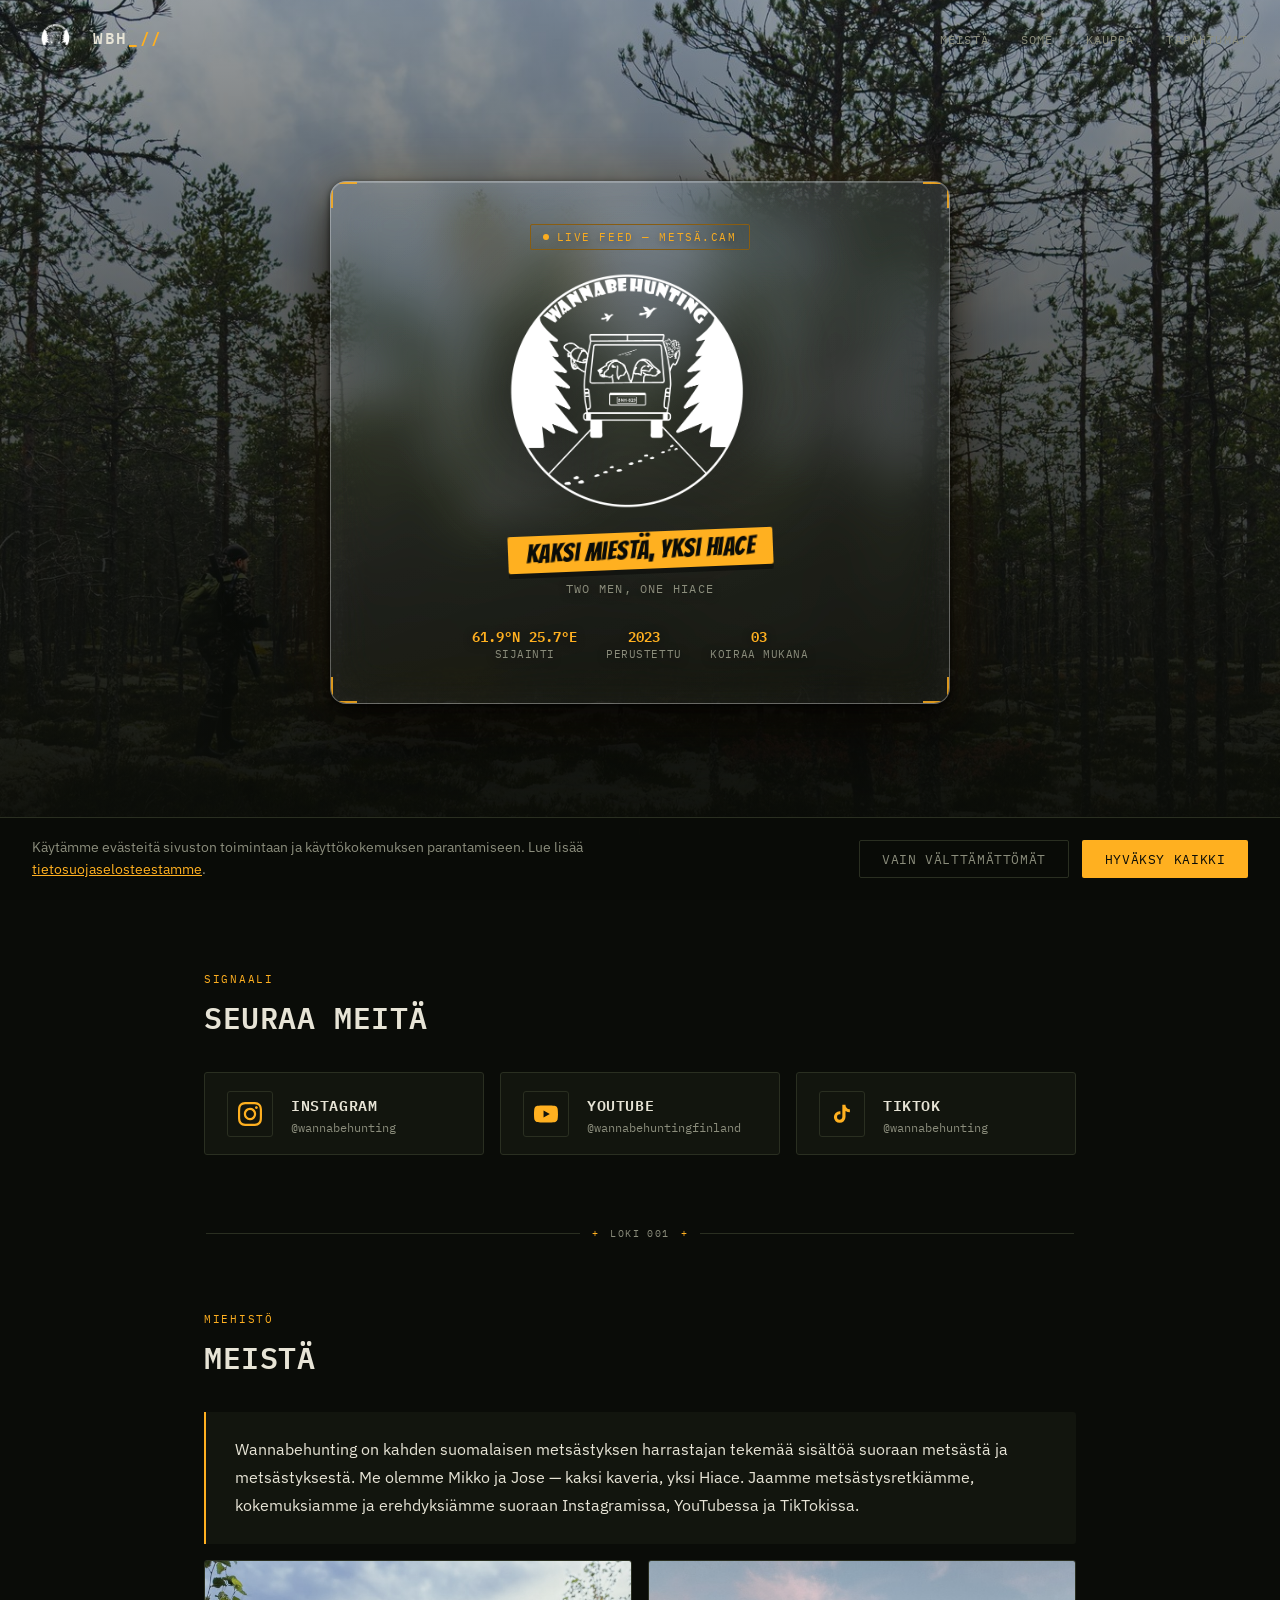
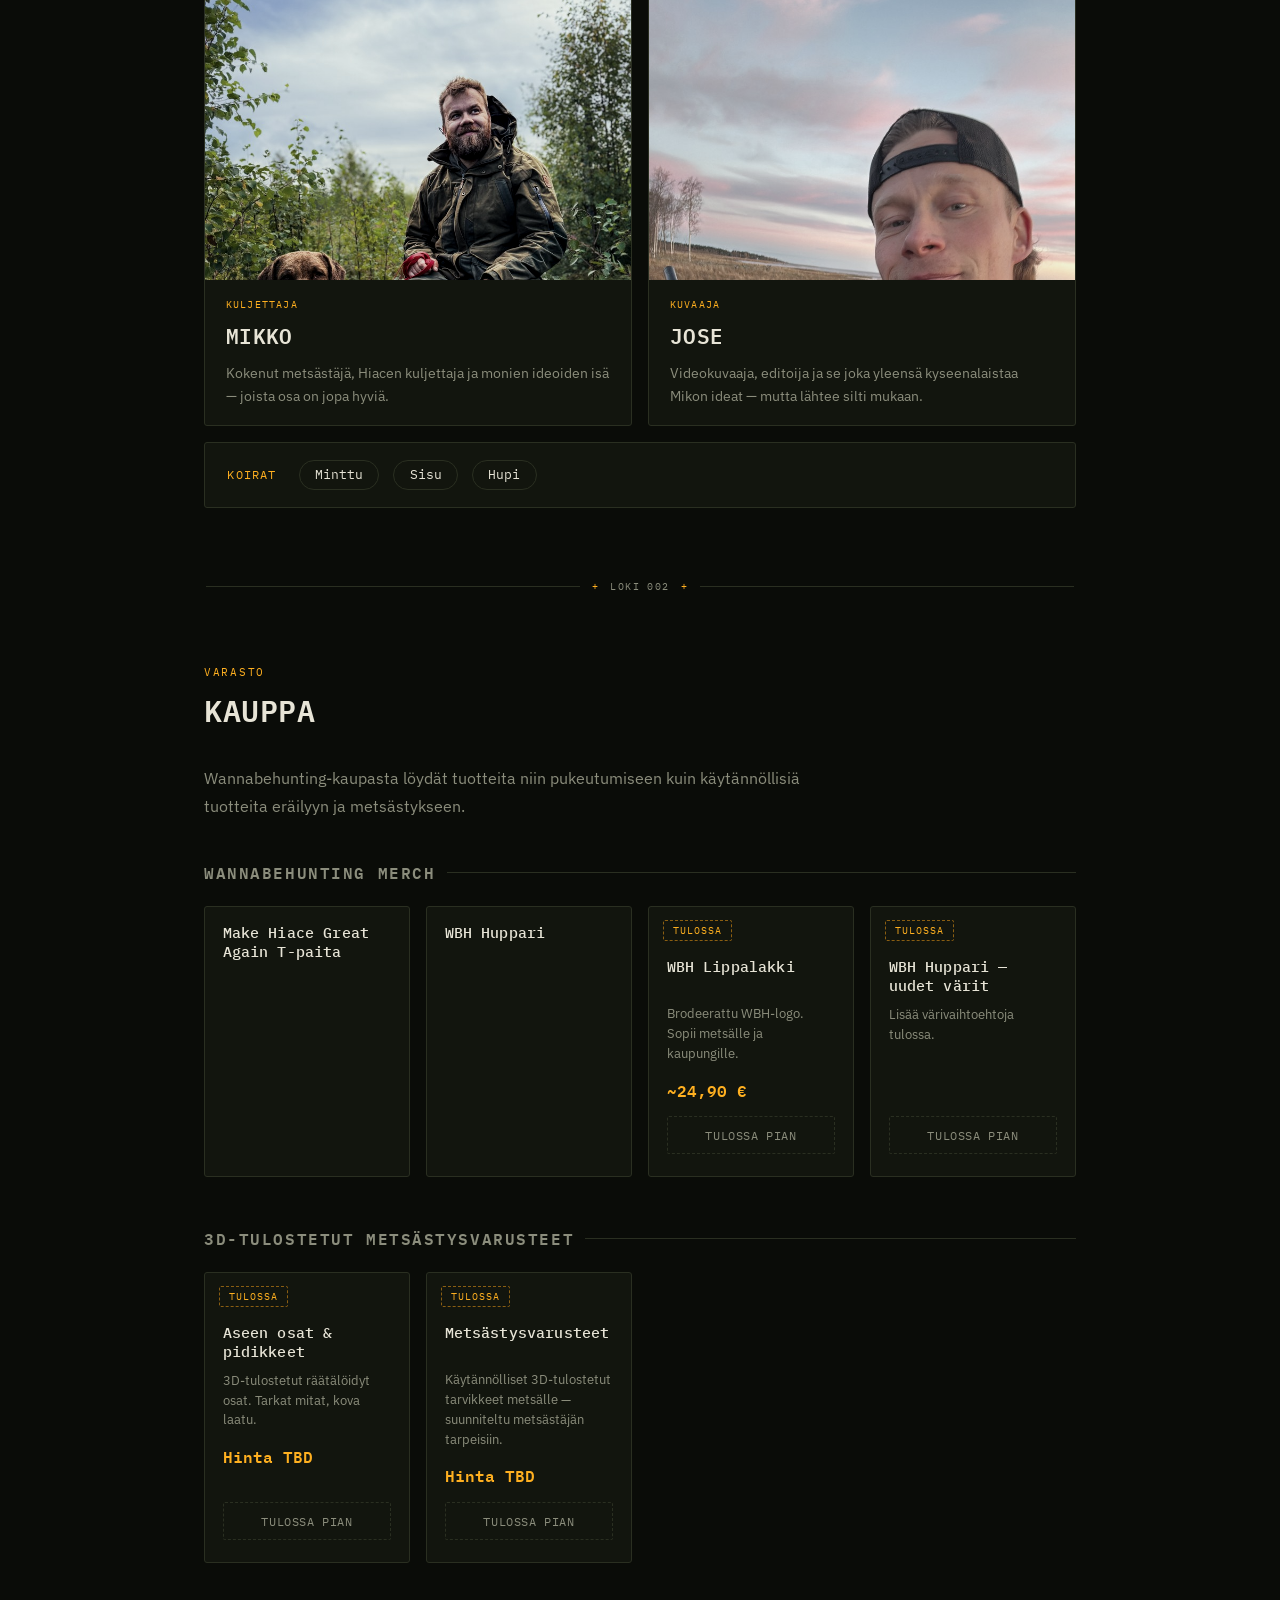
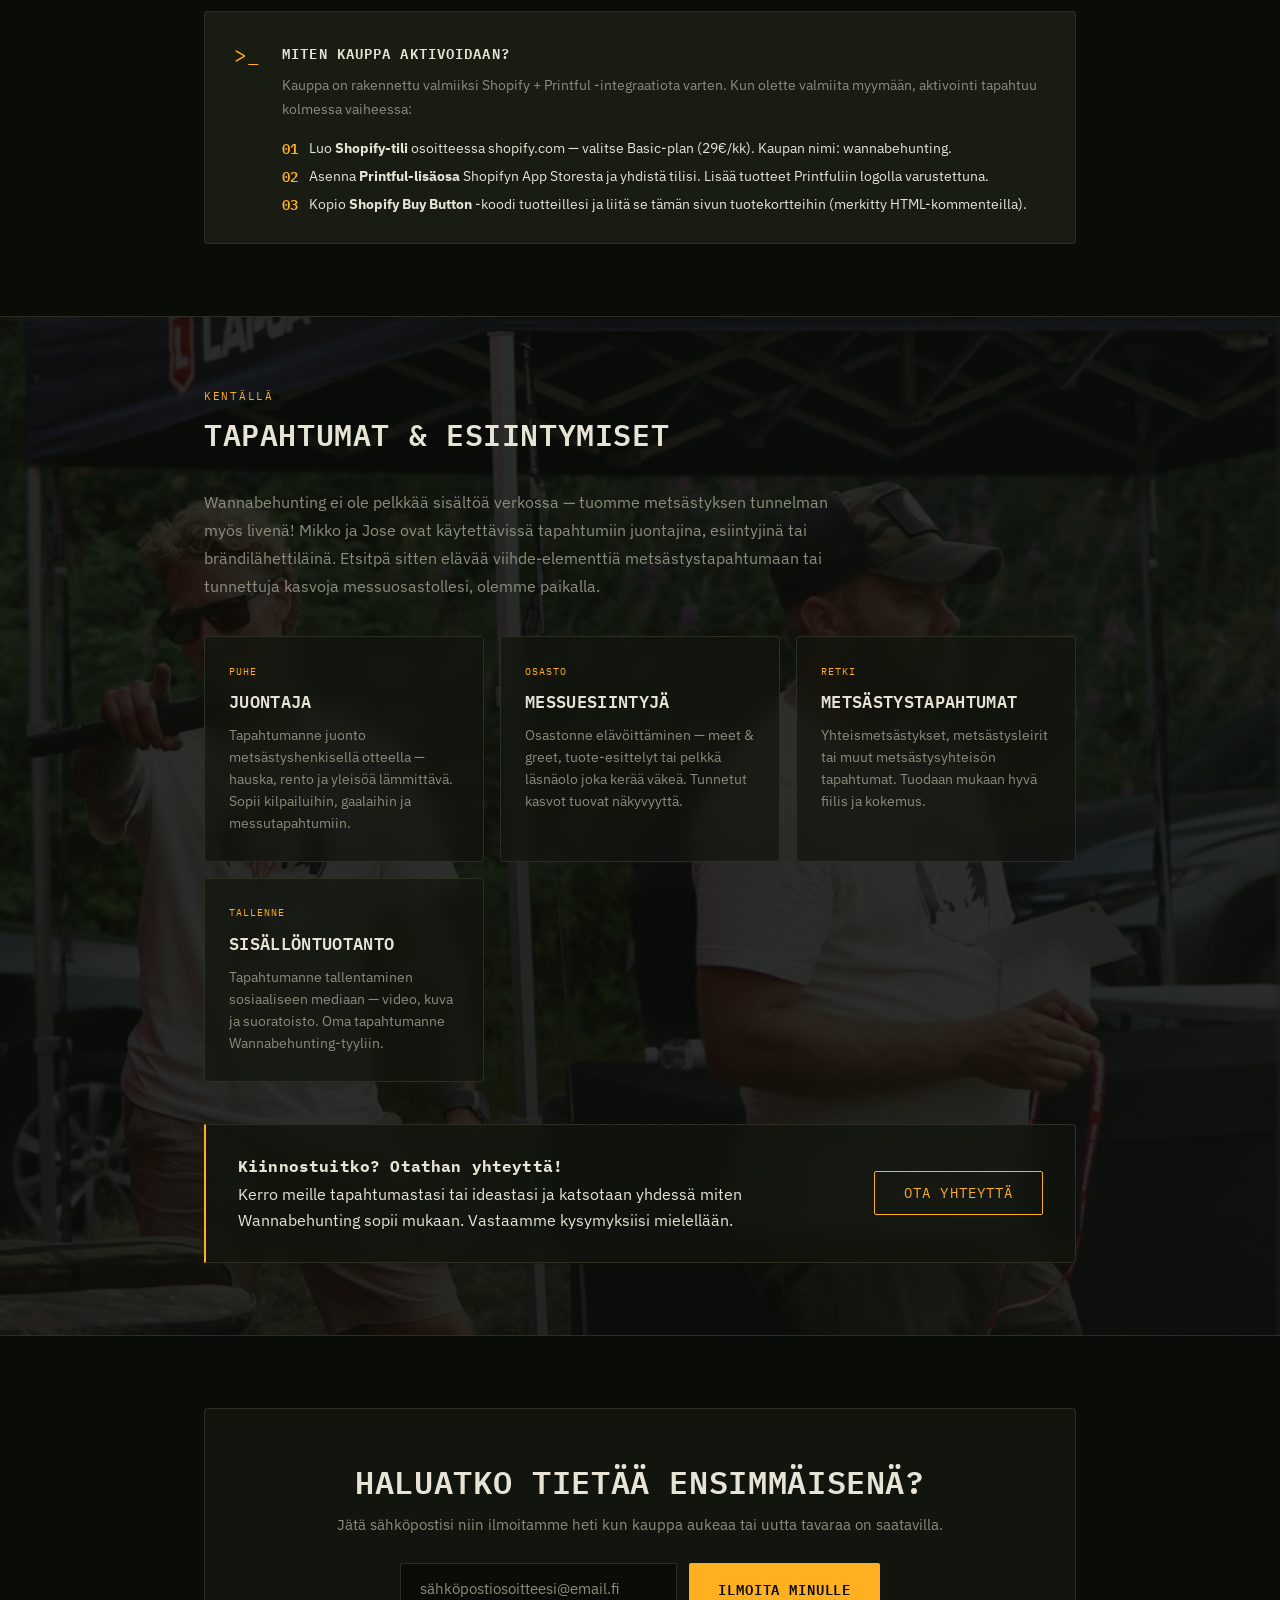
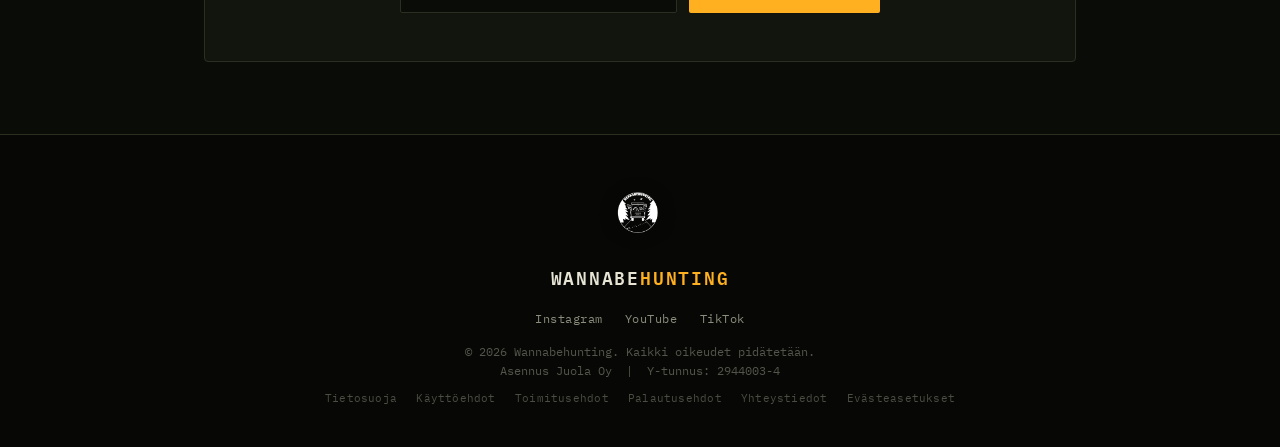
==== commit 1efda051: "Siirrä hero-taustakuvaa ylöspäin Nostaa metsästäjän näkyvyyttä kuvassa, kun tummenevan liu'un peittä" ====
--- a/index.html
+++ b/index.html
@@ -49,7 +49,7 @@
       overflow: hidden;
       background:
         linear-gradient(to bottom, rgba(10,12,8,0.35) 0%, rgba(10,12,8,0.86) 68%, var(--void) 100%),
-        url('images/metsa_web.jpg') center 50%/cover no-repeat;
+        url('images/metsa_web.jpg') center 60%/cover no-repeat;
     }
 
     .hero-frame {
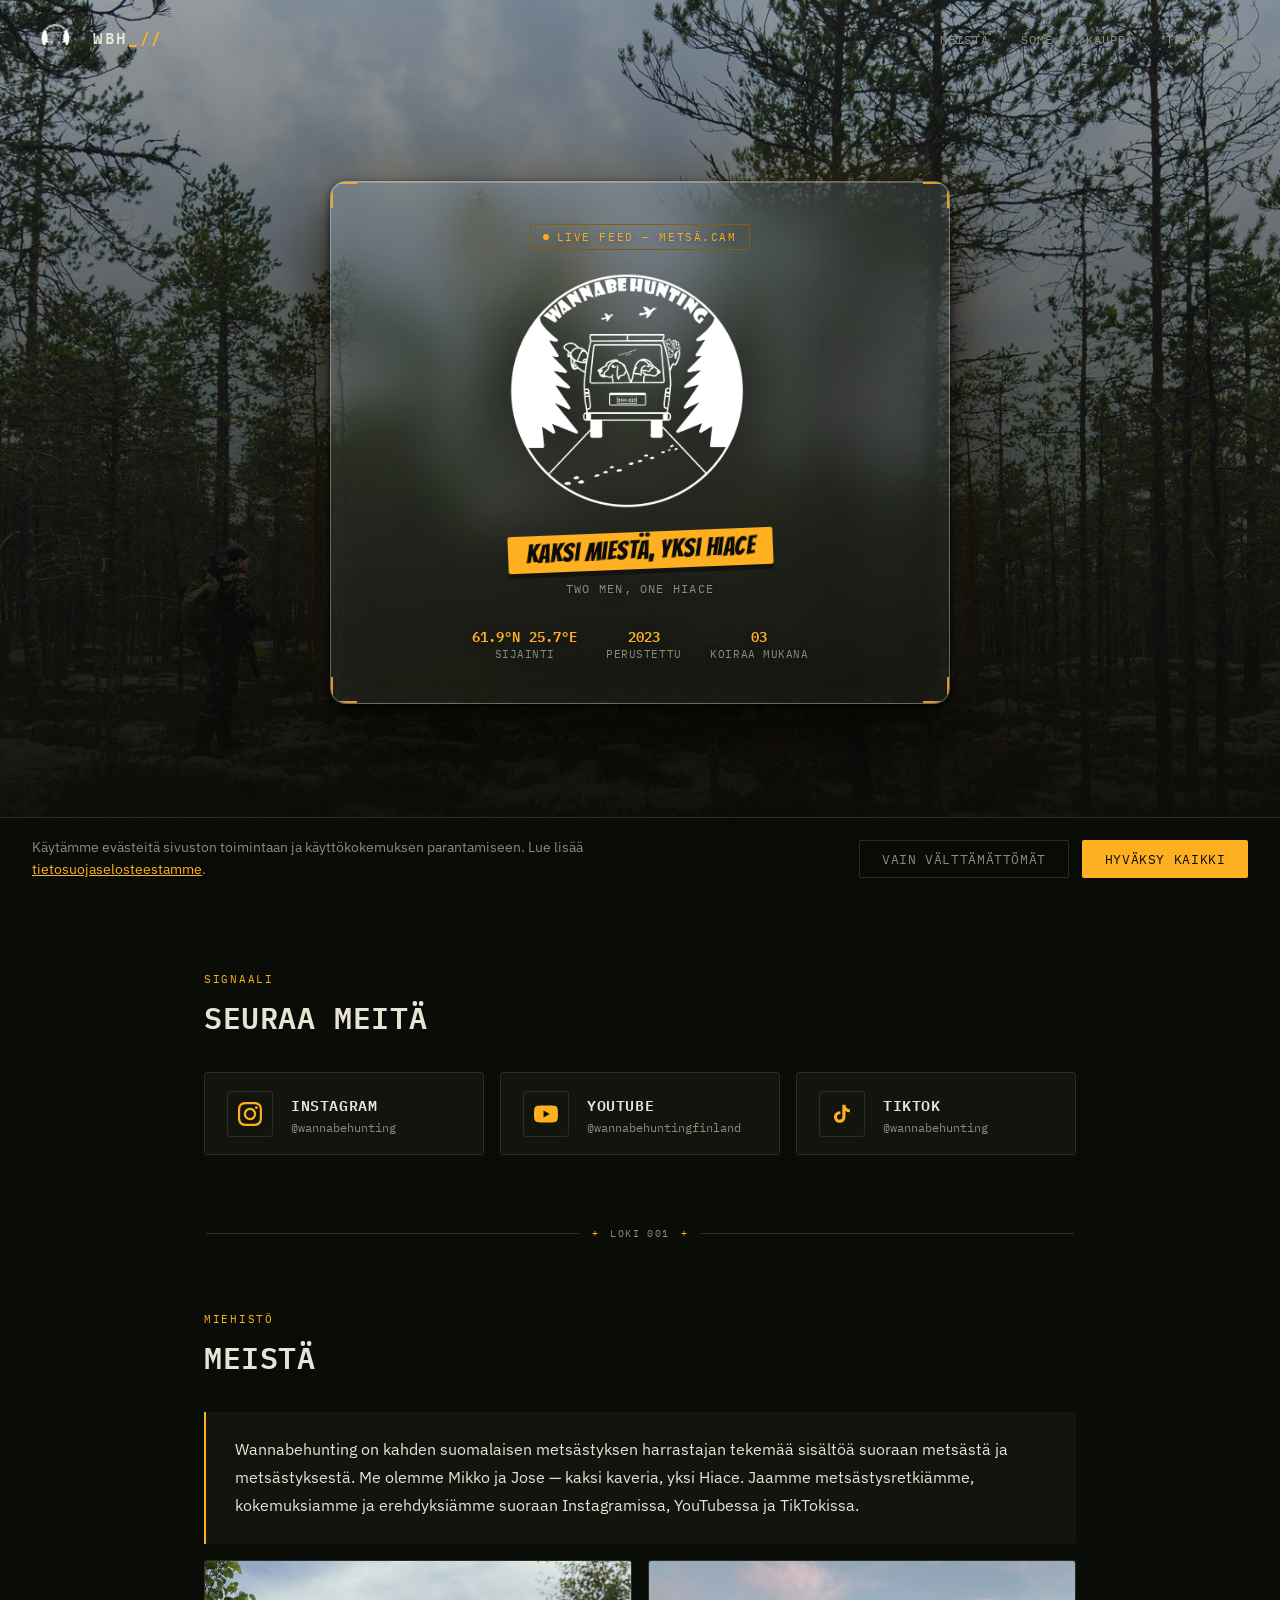
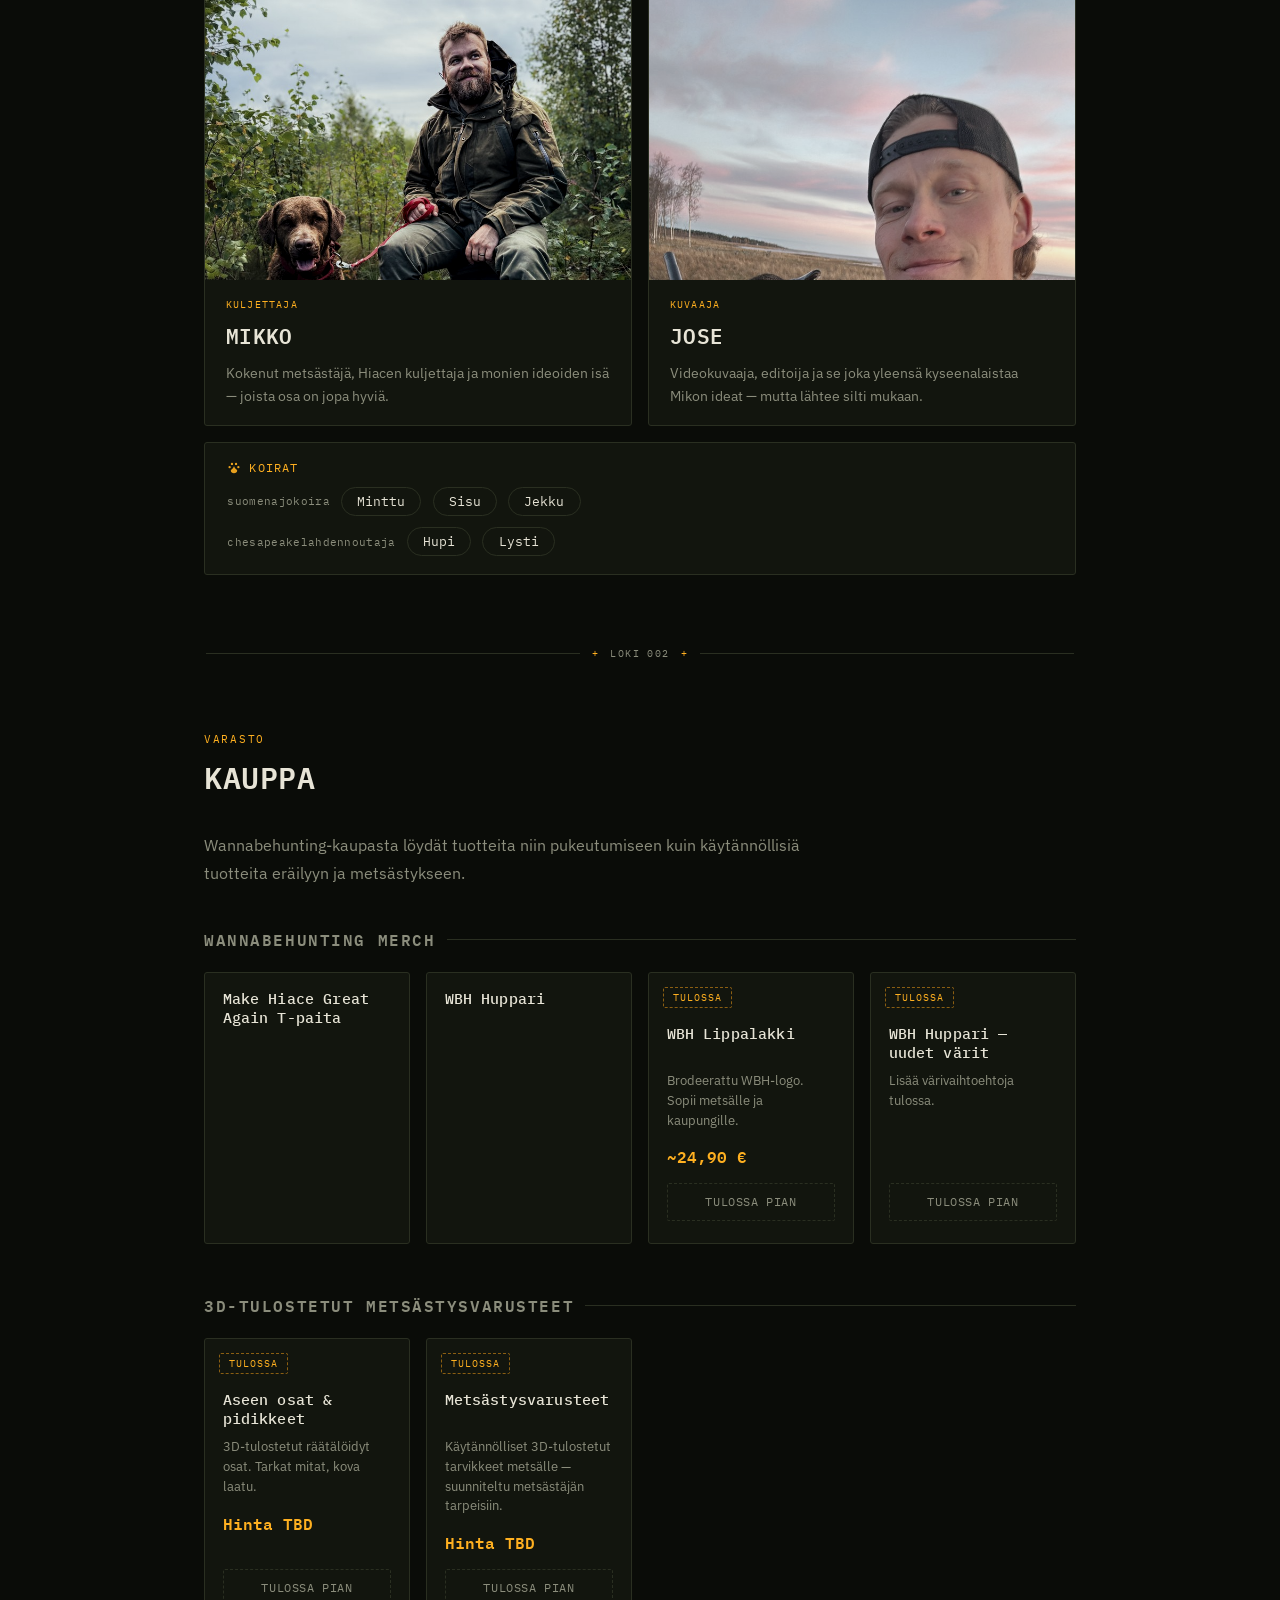
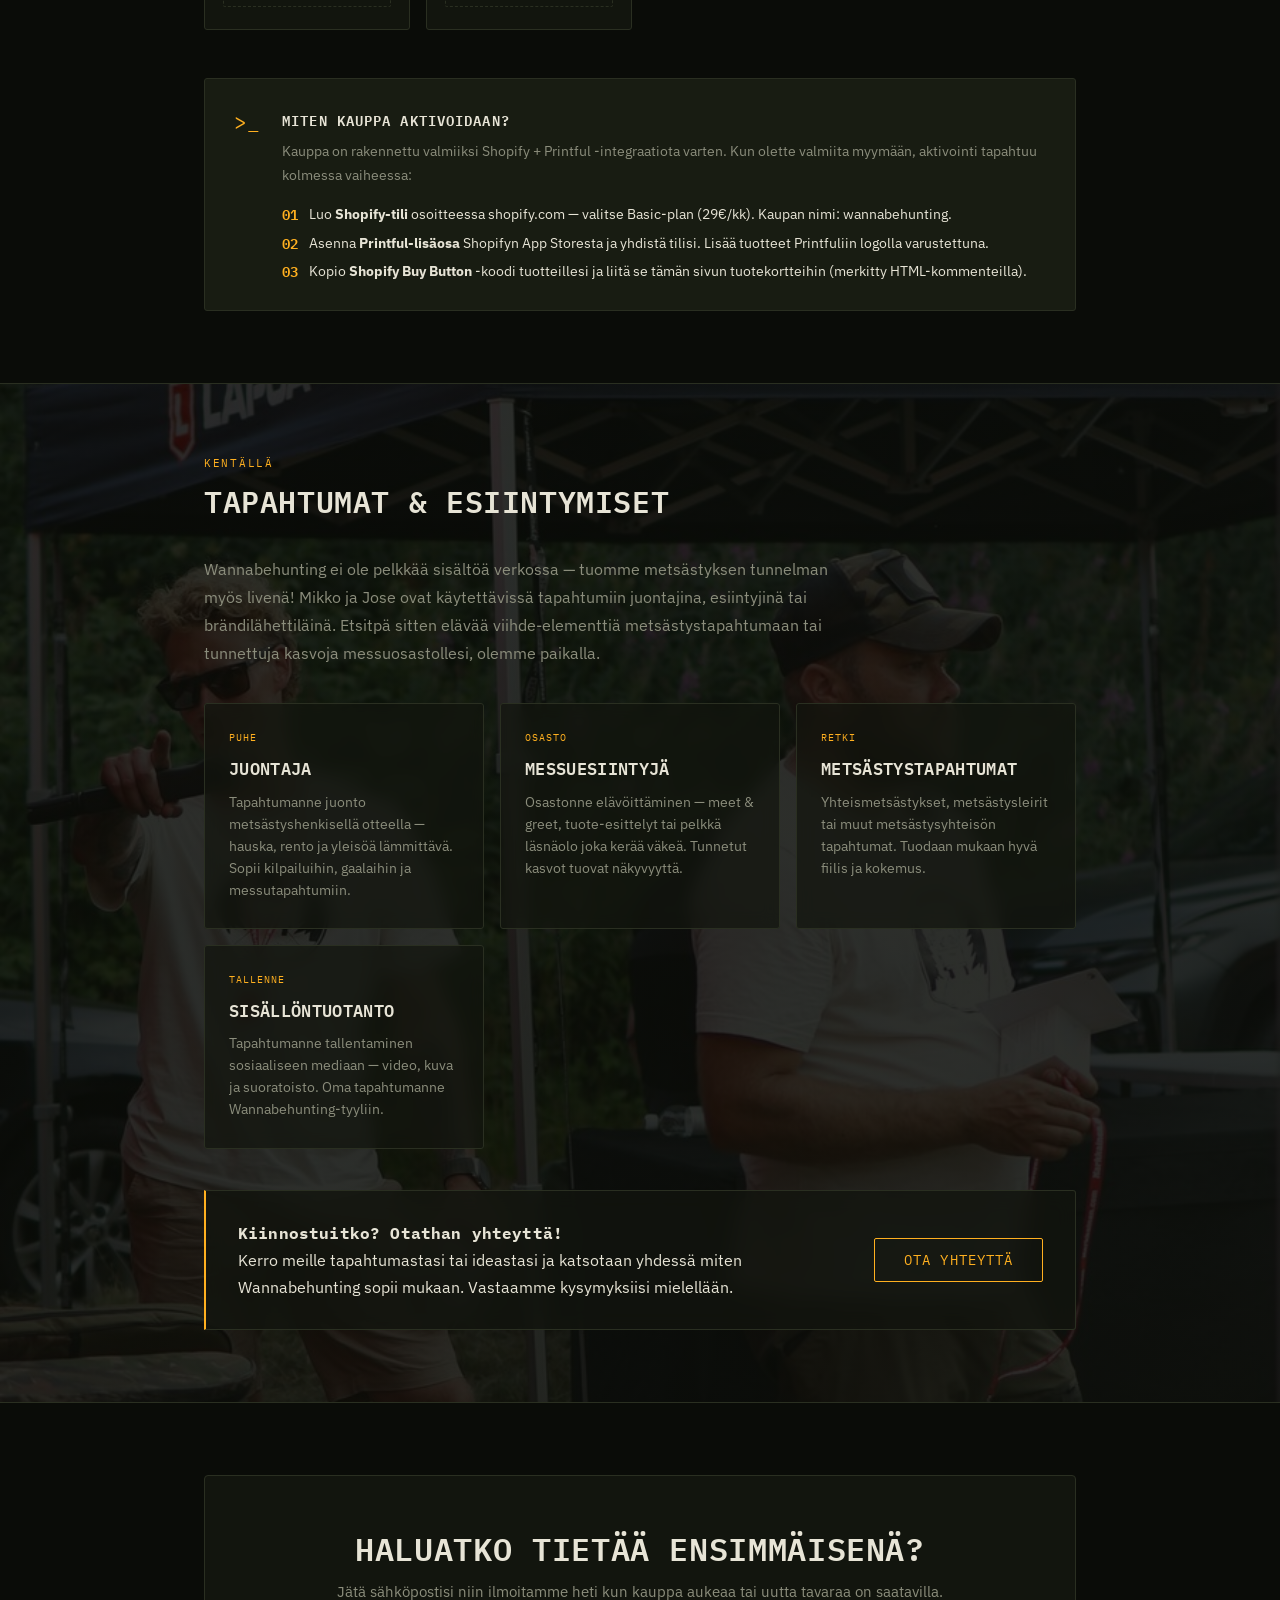
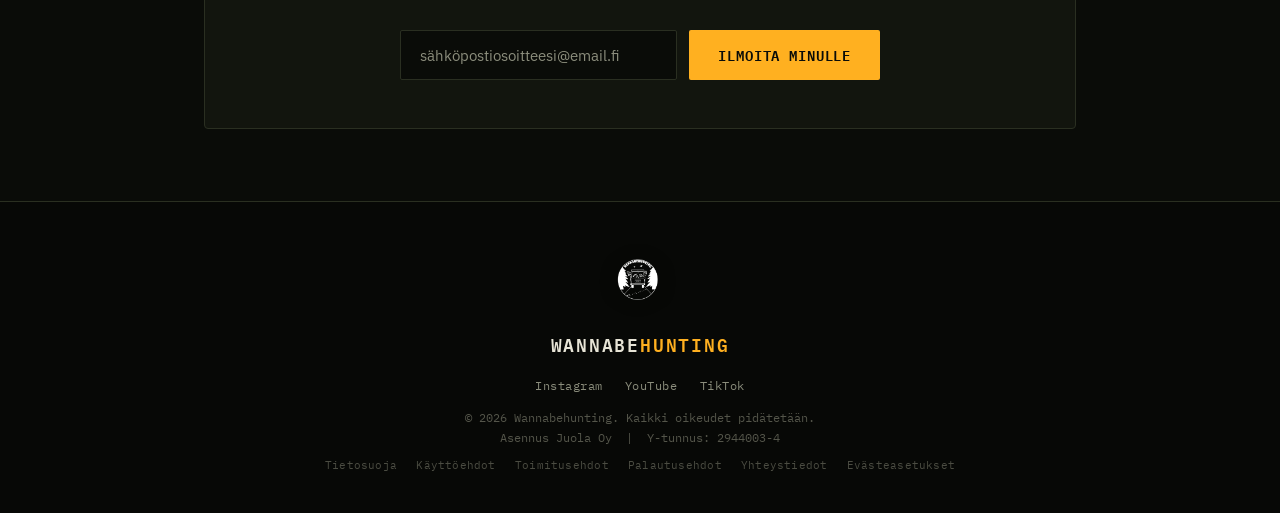
==== commit f8071419: "Lisää loput koirat ja korjaa rotujen kirjoitusasu Koirat-osioon lisätty Jekku (suomenajokoira) ja Ly" ====
--- a/index.html
+++ b/index.html
@@ -428,9 +428,8 @@
     .dogs-row {
       grid-column: 1 / -1;
       display: flex;
-      align-items: center;
-      gap: 0.9rem;
-      flex-wrap: wrap;
+      flex-direction: column;
+      gap: 0.7rem;
       background: var(--panel);
       border: 1px solid var(--line);
       border-radius: 3px;
@@ -438,12 +437,30 @@
     }
 
     .dogs-row .dog-title {
+      display: flex;
+      align-items: center;
+      gap: 0.5rem;
       font-family: 'IBM Plex Mono', monospace;
       font-size: 0.72rem;
       letter-spacing: 0.1em;
       color: var(--amber);
       text-transform: uppercase;
-      margin-right: 0.5rem;
+    }
+    .dogs-row .dog-title svg { flex-shrink: 0; opacity: 0.9; }
+
+    .dog-group {
+      display: flex;
+      align-items: center;
+      gap: 0.7rem;
+      flex-wrap: wrap;
+    }
+
+    .dog-breed {
+      font-family: 'IBM Plex Mono', monospace;
+      font-size: 0.66rem;
+      letter-spacing: 0.03em;
+      color: var(--ink-dim);
+      white-space: nowrap;
     }
 
     .dog-badge {
@@ -453,7 +470,9 @@
       font-family: 'IBM Plex Mono', monospace;
       font-size: 0.82rem;
       color: var(--ink);
-    }
+      transition: border-color 0.18s, transform 0.18s;
+    }
+    .dog-badge:hover { border-color: var(--amber-dim); transform: translateY(-2px); }
 
     /* ── KAUPPA / SHOP ────────────────────── */
     .shop-intro {
@@ -1302,7 +1321,7 @@
       </div>
 
       <div class="person-card">
-        <img class="person-photo" src="images/mikko_web.jpg" alt="Mikko" />
+        <img class="person-photo" style="object-position: center 22%;" src="images/mikko_web.jpg" alt="Mikko" />
         <div class="person-card-body">
           <span class="person-role">Kuljettaja</span>
           <h3>Mikko</h3>
@@ -1311,7 +1330,7 @@
       </div>
 
       <div class="person-card">
-        <img class="person-photo" src="images/jose1_web.jpg" alt="Jose" />
+        <img class="person-photo" style="object-position: center 20%;" src="images/jose1_web.jpg" alt="Jose" />
         <div class="person-card-body">
           <span class="person-role">Kuvaaja</span>
           <h3>Jose</h3>
@@ -1320,10 +1339,21 @@
       </div>
 
       <div class="dogs-row">
-        <span class="dog-title">Koirat</span>
-        <span class="dog-badge">Minttu</span>
-        <span class="dog-badge">Sisu</span>
-        <span class="dog-badge">Hupi</span>
+        <div class="dog-title">
+          <svg width="14" height="14" viewBox="0 0 24 24" fill="currentColor"><path d="M4.5 12.5a2 2 0 1 1 0-4 2 2 0 0 1 0 4Zm4-5.5a2 2 0 1 1 0-4 2 2 0 0 1 0 4Zm7 0a2 2 0 1 1 0-4 2 2 0 0 1 0 4Zm4 5.5a2 2 0 1 1 0-4 2 2 0 0 1 0 4ZM12 21c-2.9 0-5.5-1.6-5.5-4.2 0-1.8 1.4-2.8 2.6-3.7 1-.8 1.9-1.5 1.9-2.6a1 1 0 0 1 2 0c0 1.1.9 1.8 1.9 2.6 1.2.9 2.6 1.9 2.6 3.7 0 2.6-2.6 4.2-5.5 4.2Z"/></svg>
+          Koirat
+        </div>
+        <div class="dog-group">
+          <span class="dog-breed">suomenajokoira</span>
+          <span class="dog-badge">Minttu</span>
+          <span class="dog-badge">Sisu</span>
+          <span class="dog-badge">Jekku</span>
+        </div>
+        <div class="dog-group">
+          <span class="dog-breed">chesapeakelahdennoutaja</span>
+          <span class="dog-badge">Hupi</span>
+          <span class="dog-badge">Lysti</span>
+        </div>
       </div>
 
     </div>
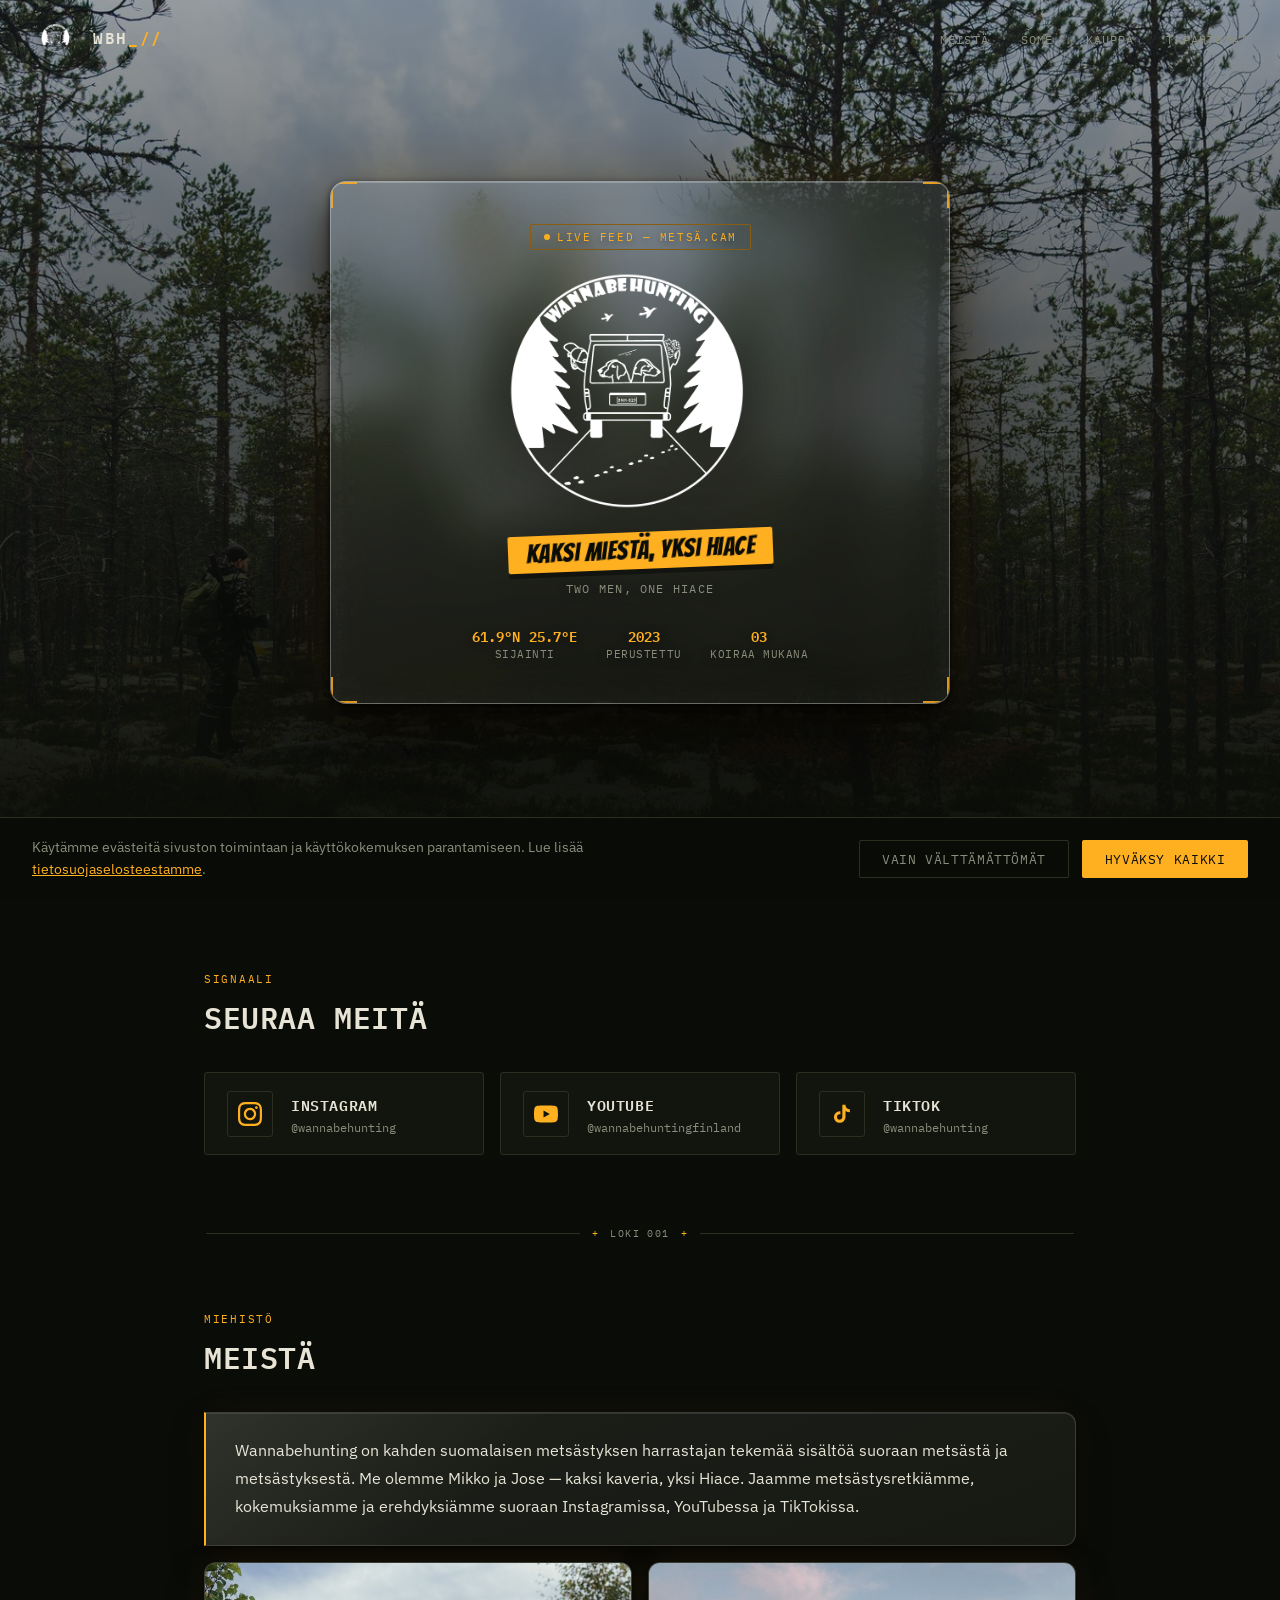
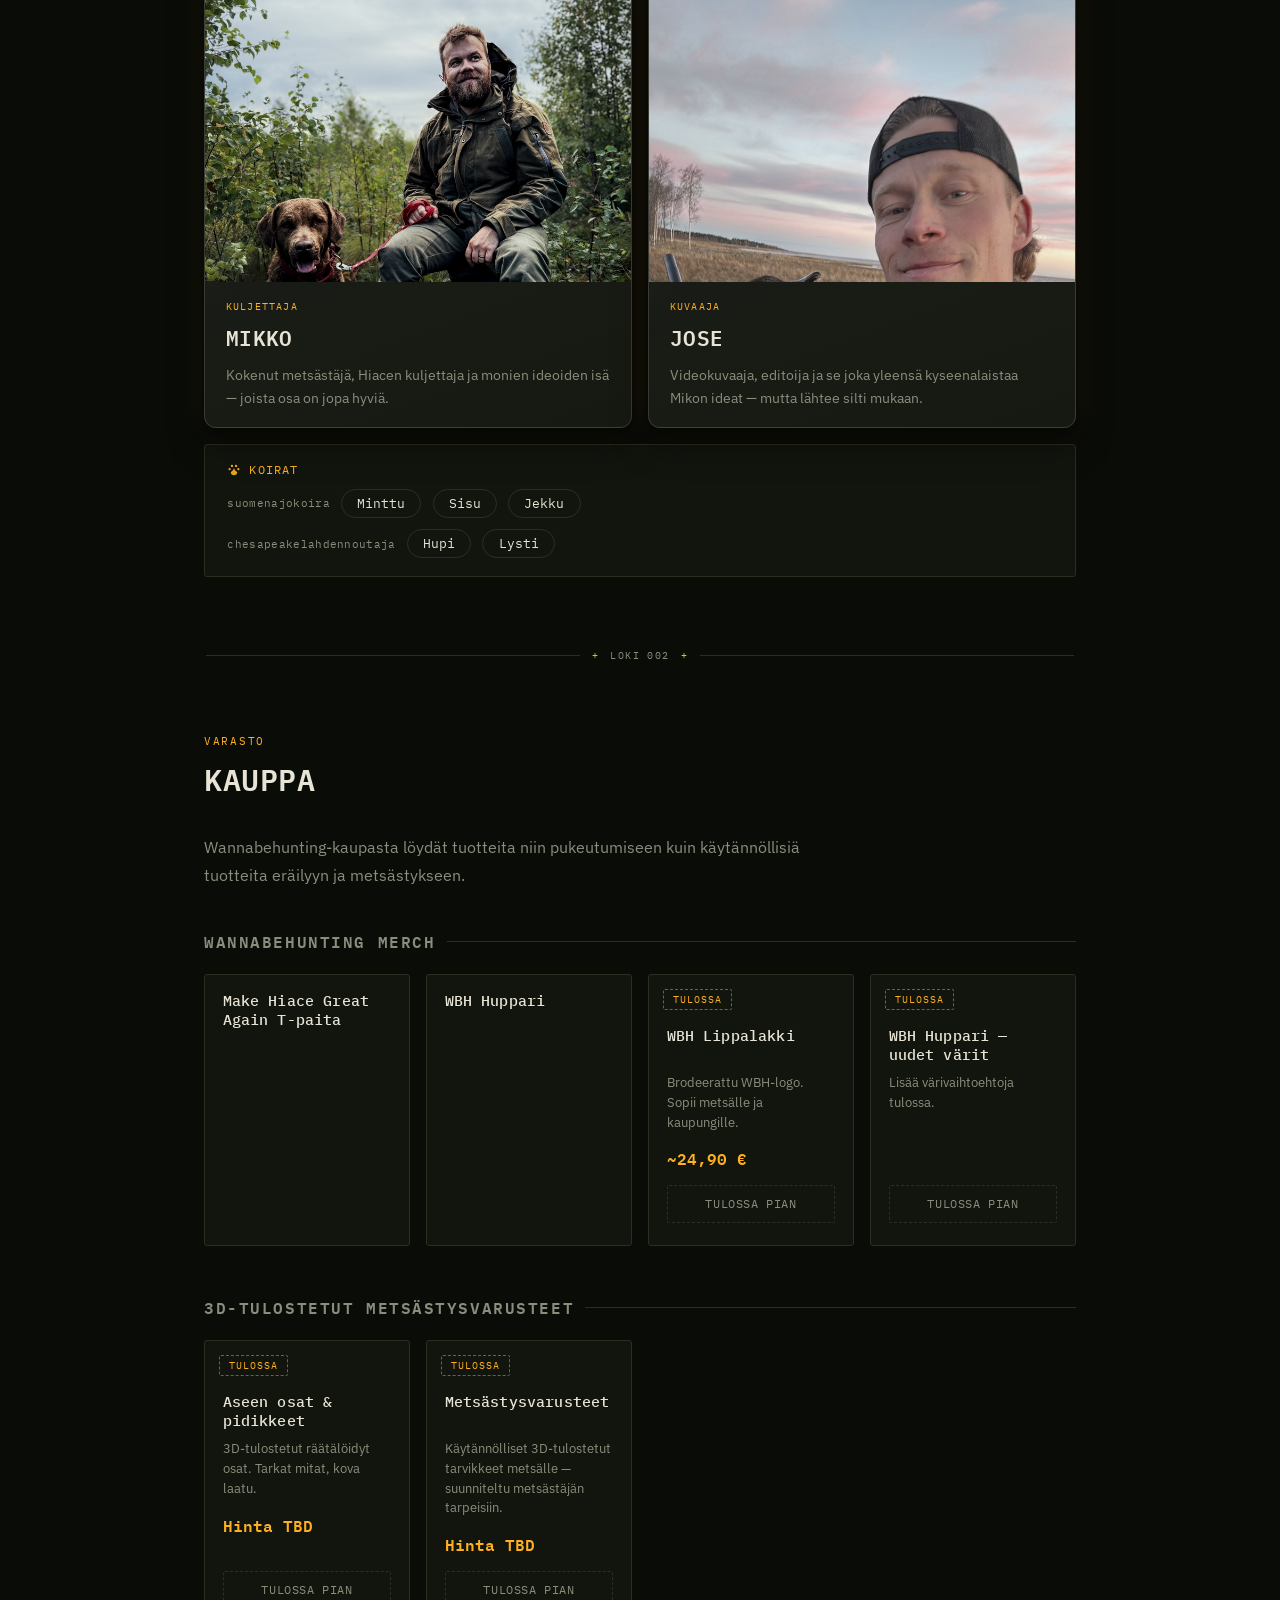
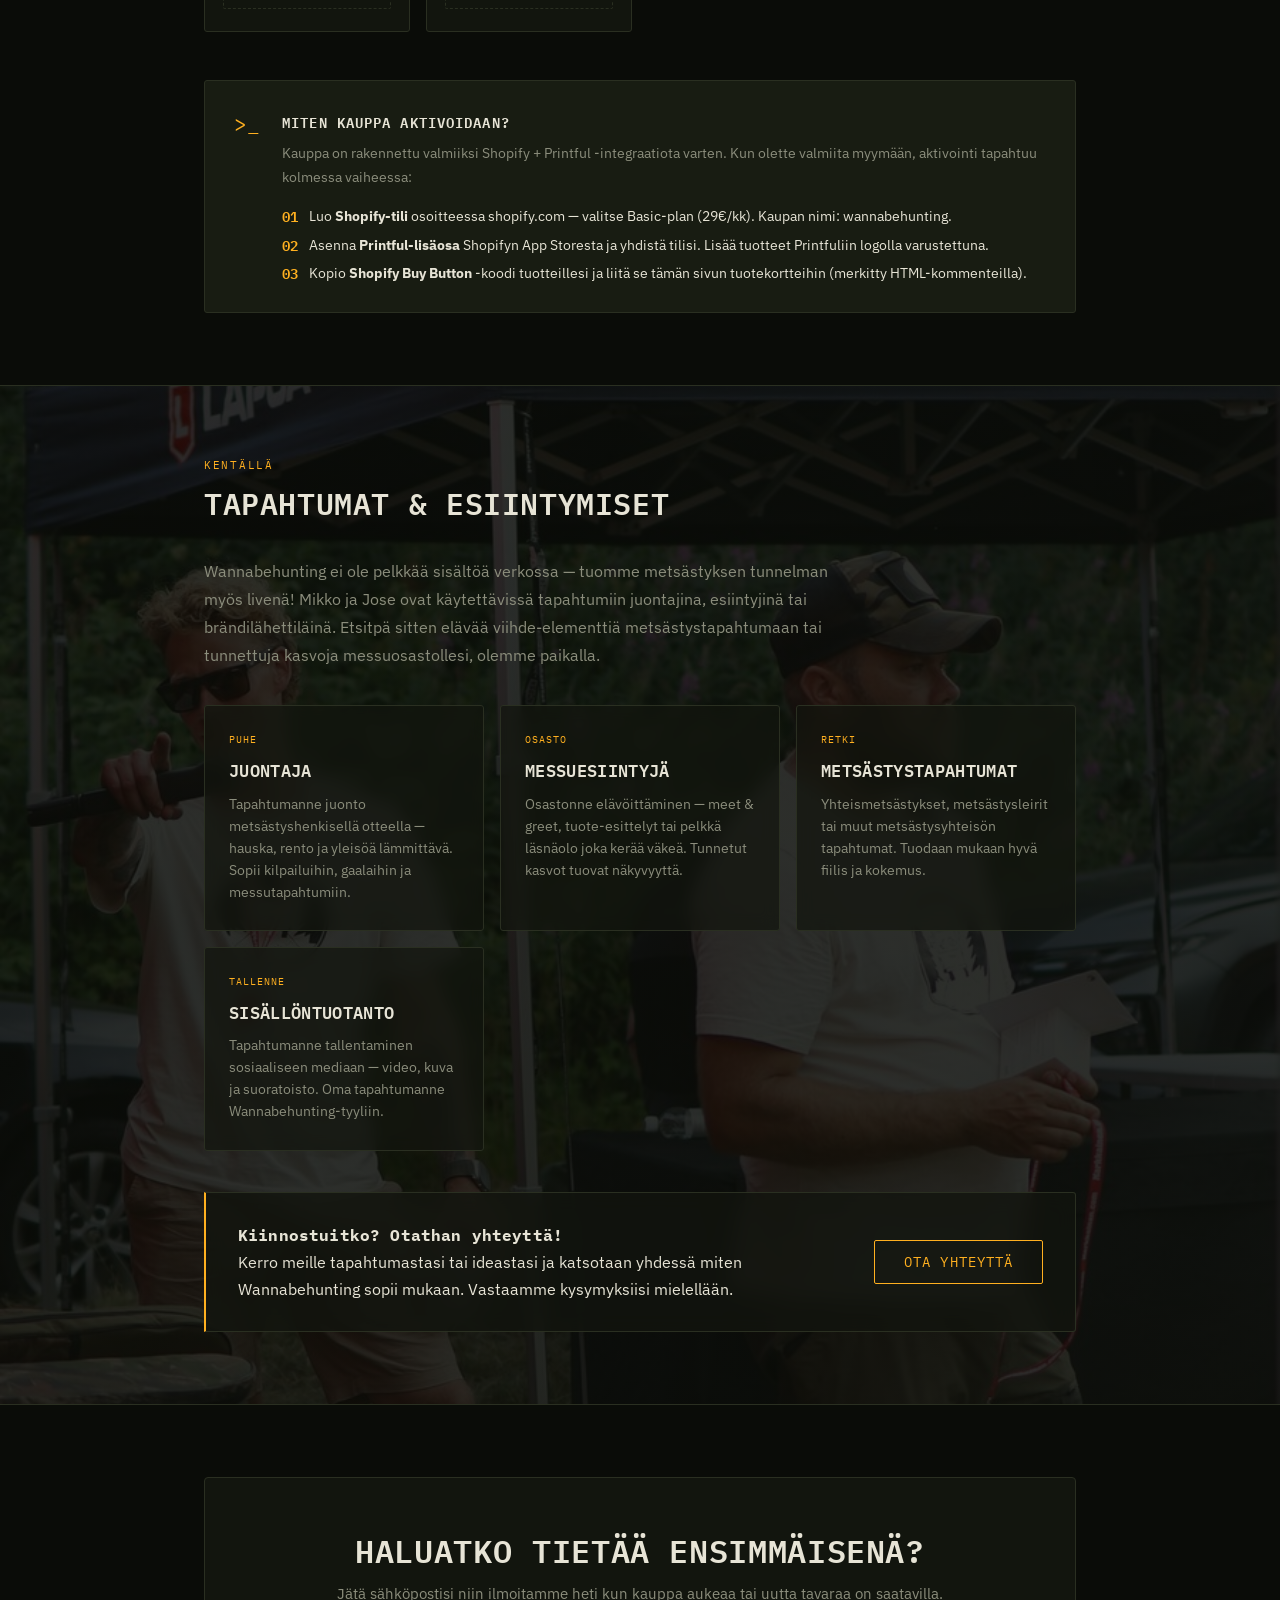
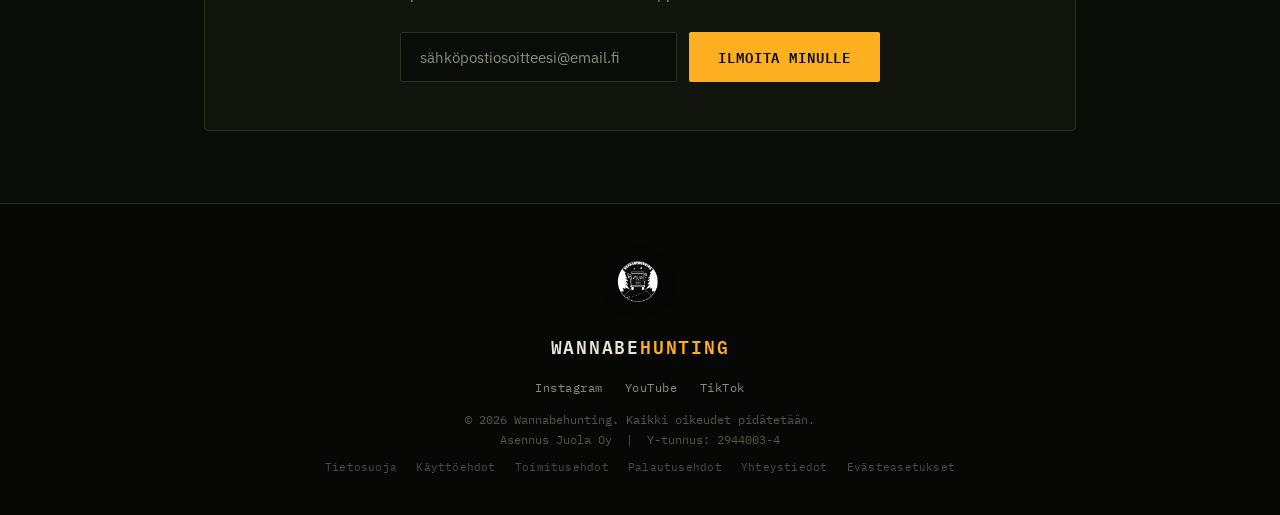
==== commit 31c4aef8: "Anna Meistä-osion kuville ja tekstille lasimainen korotus Henkilökortit ja esittelyteksti saavat sam" ====
--- a/index.html
+++ b/index.html
@@ -372,21 +372,65 @@
 
     .about-text {
       grid-column: 1 / -1;
-      background: var(--panel);
+      position: relative;
+      background: linear-gradient(160deg, rgba(255,255,255,0.05), rgba(255,255,255,0.015)), var(--panel);
+      backdrop-filter: blur(6px) saturate(130%);
+      -webkit-backdrop-filter: blur(6px) saturate(130%);
+      border: 1px solid rgba(255,255,255,0.14);
       border-left: 2px solid var(--amber);
-      border-radius: 0 3px 3px 0;
+      border-radius: 0 12px 12px 0;
       padding: 1.5rem 1.8rem;
       line-height: 1.8;
       color: var(--ink);
       font-size: 0.97rem;
+      box-shadow:
+        0 2px 6px rgba(0,0,0,0.55),
+        0 16px 32px rgba(0,0,0,0.45),
+        0 0 32px rgba(255,176,32,0.07),
+        inset 0 1px 0 rgba(255,255,255,0.1);
+      overflow: hidden;
+    }
+    .about-text::before {
+      content: '';
+      position: absolute;
+      inset: 0;
+      background: linear-gradient(135deg, rgba(255,255,255,0.08) 0%, transparent 35%);
+      pointer-events: none;
     }
 
     .person-card {
-      background: var(--panel);
-      border: 1px solid var(--line);
-      border-radius: 3px;
+      position: relative;
+      background: linear-gradient(160deg, rgba(255,255,255,0.05), rgba(255,255,255,0.015)), var(--panel);
+      backdrop-filter: blur(6px) saturate(130%);
+      -webkit-backdrop-filter: blur(6px) saturate(130%);
+      border: 1px solid rgba(255,255,255,0.14);
+      border-radius: 12px;
       overflow: hidden;
-    }
+      box-shadow:
+        0 2px 6px rgba(0,0,0,0.6),
+        0 16px 32px rgba(0,0,0,0.5),
+        0 0 32px rgba(255,176,32,0.09),
+        inset 0 1px 0 rgba(255,255,255,0.12);
+      transition: border-color 0.25s, box-shadow 0.25s, transform 0.25s;
+    }
+    .person-card::before {
+      content: '';
+      position: absolute;
+      inset: 0;
+      border-radius: inherit;
+      background: linear-gradient(135deg, rgba(255,255,255,0.1) 0%, transparent 40%);
+      pointer-events: none;
+    }
+    .person-card:hover {
+      transform: translateY(-4px);
+      border-color: rgba(255,176,32,0.4);
+      box-shadow:
+        0 2px 6px rgba(0,0,0,0.65),
+        0 26px 55px rgba(0,0,0,0.55),
+        0 0 55px rgba(255,176,32,0.2),
+        inset 0 1px 0 rgba(255,255,255,0.16);
+    }
+    @media (prefers-reduced-motion: reduce) { .person-card { transition: none; } }
 
     .person-photo {
       width: 100%;
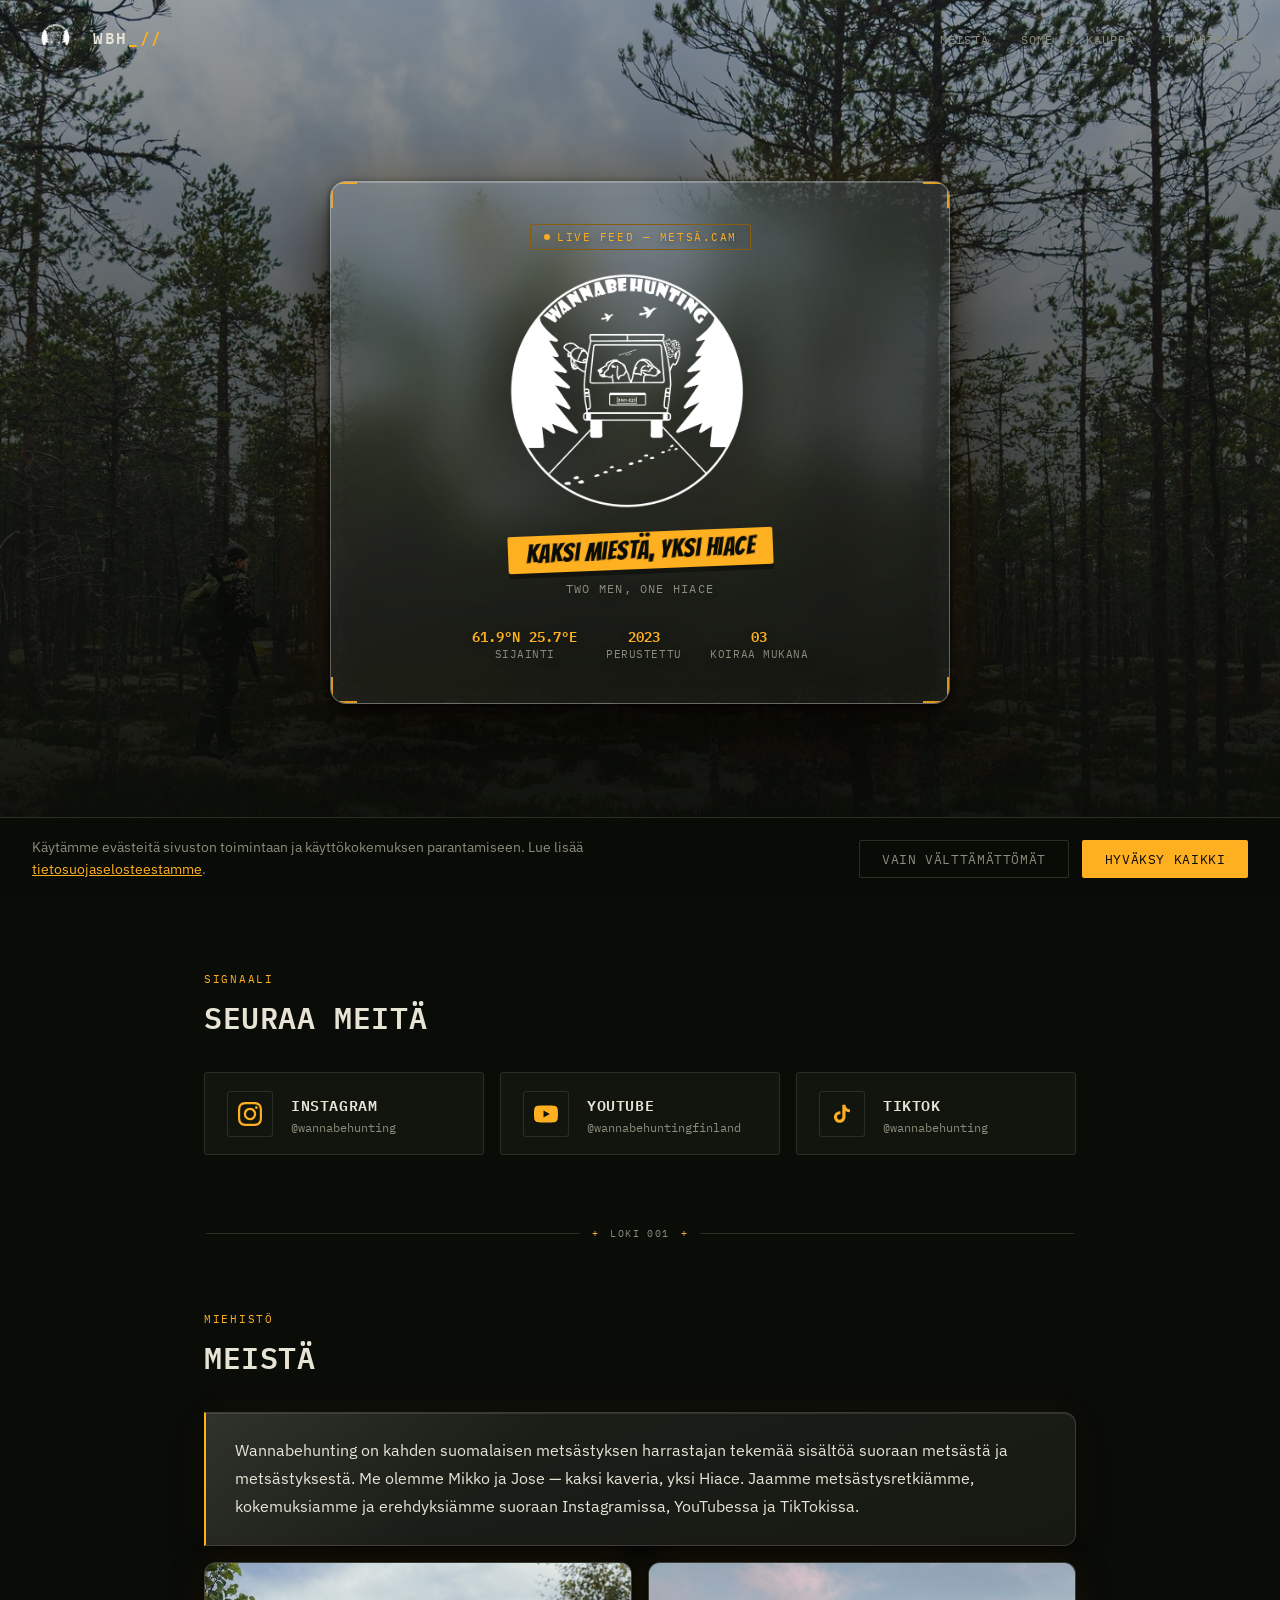
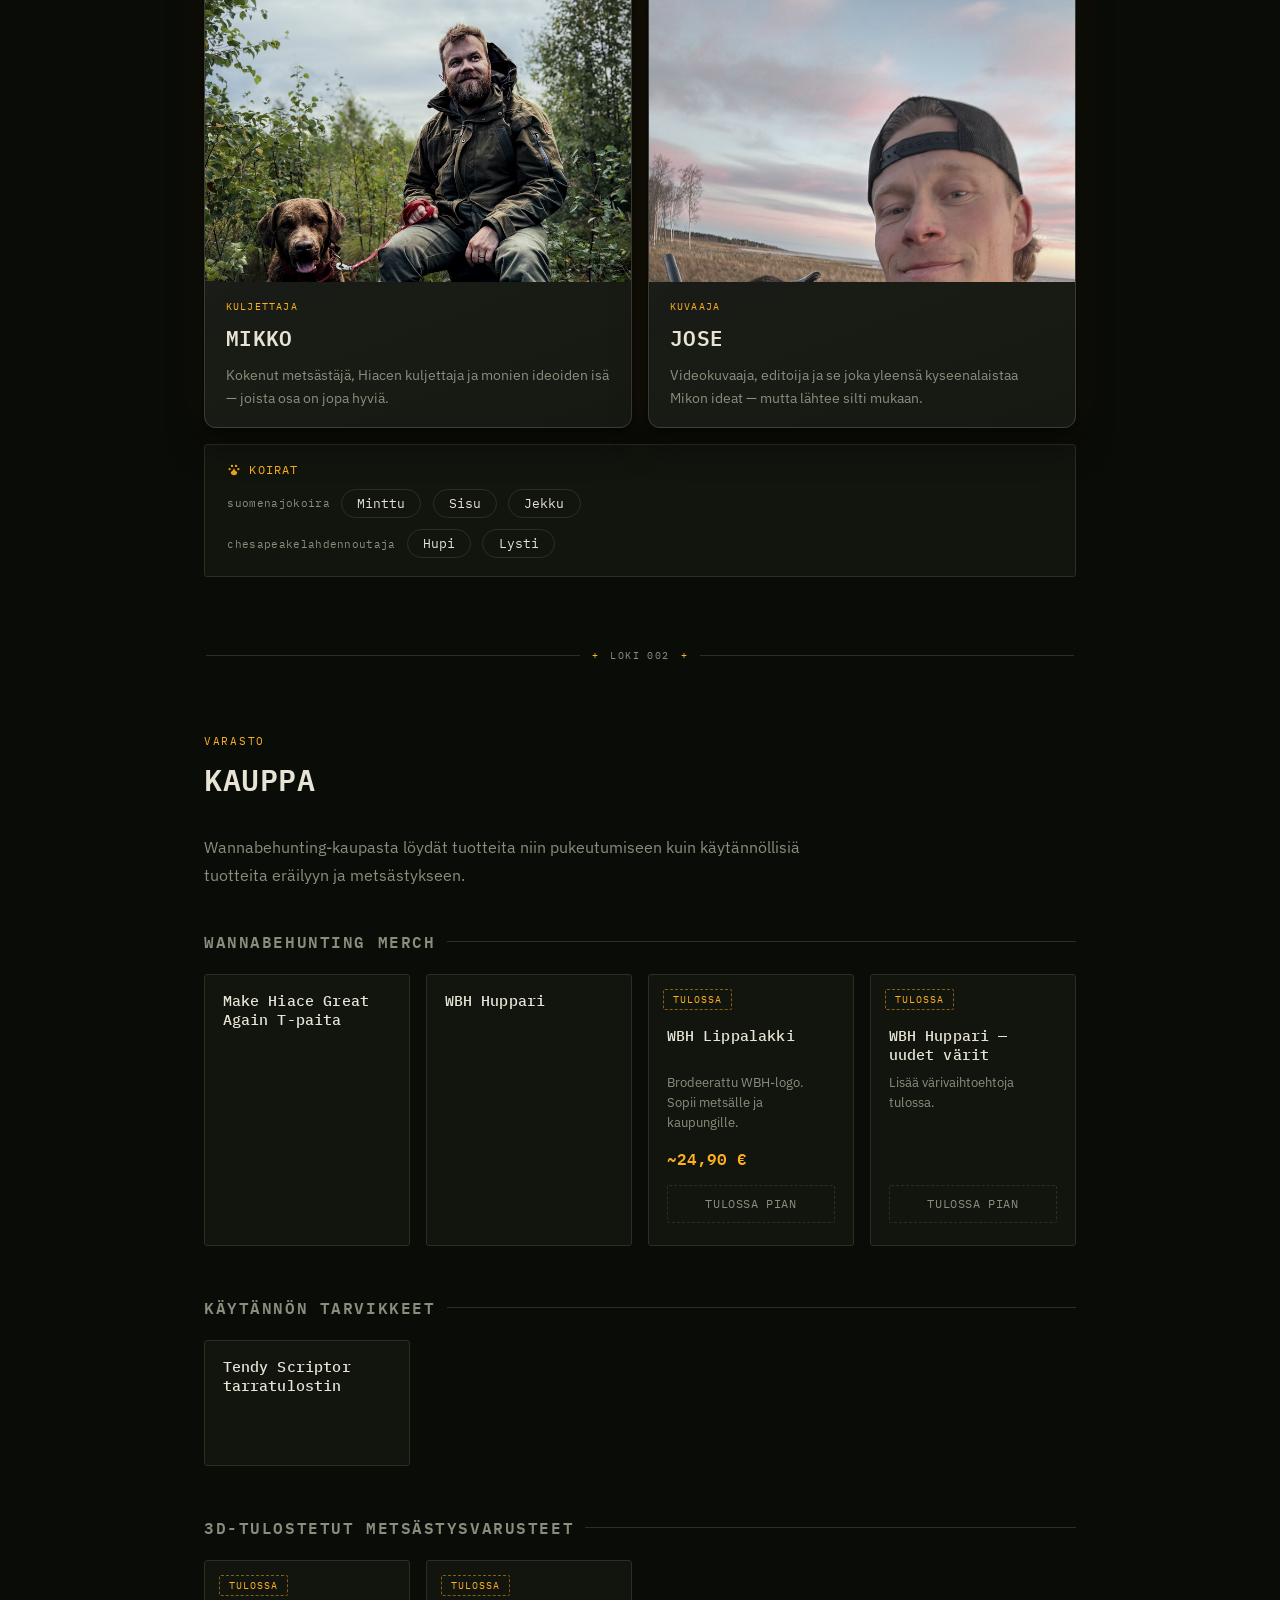
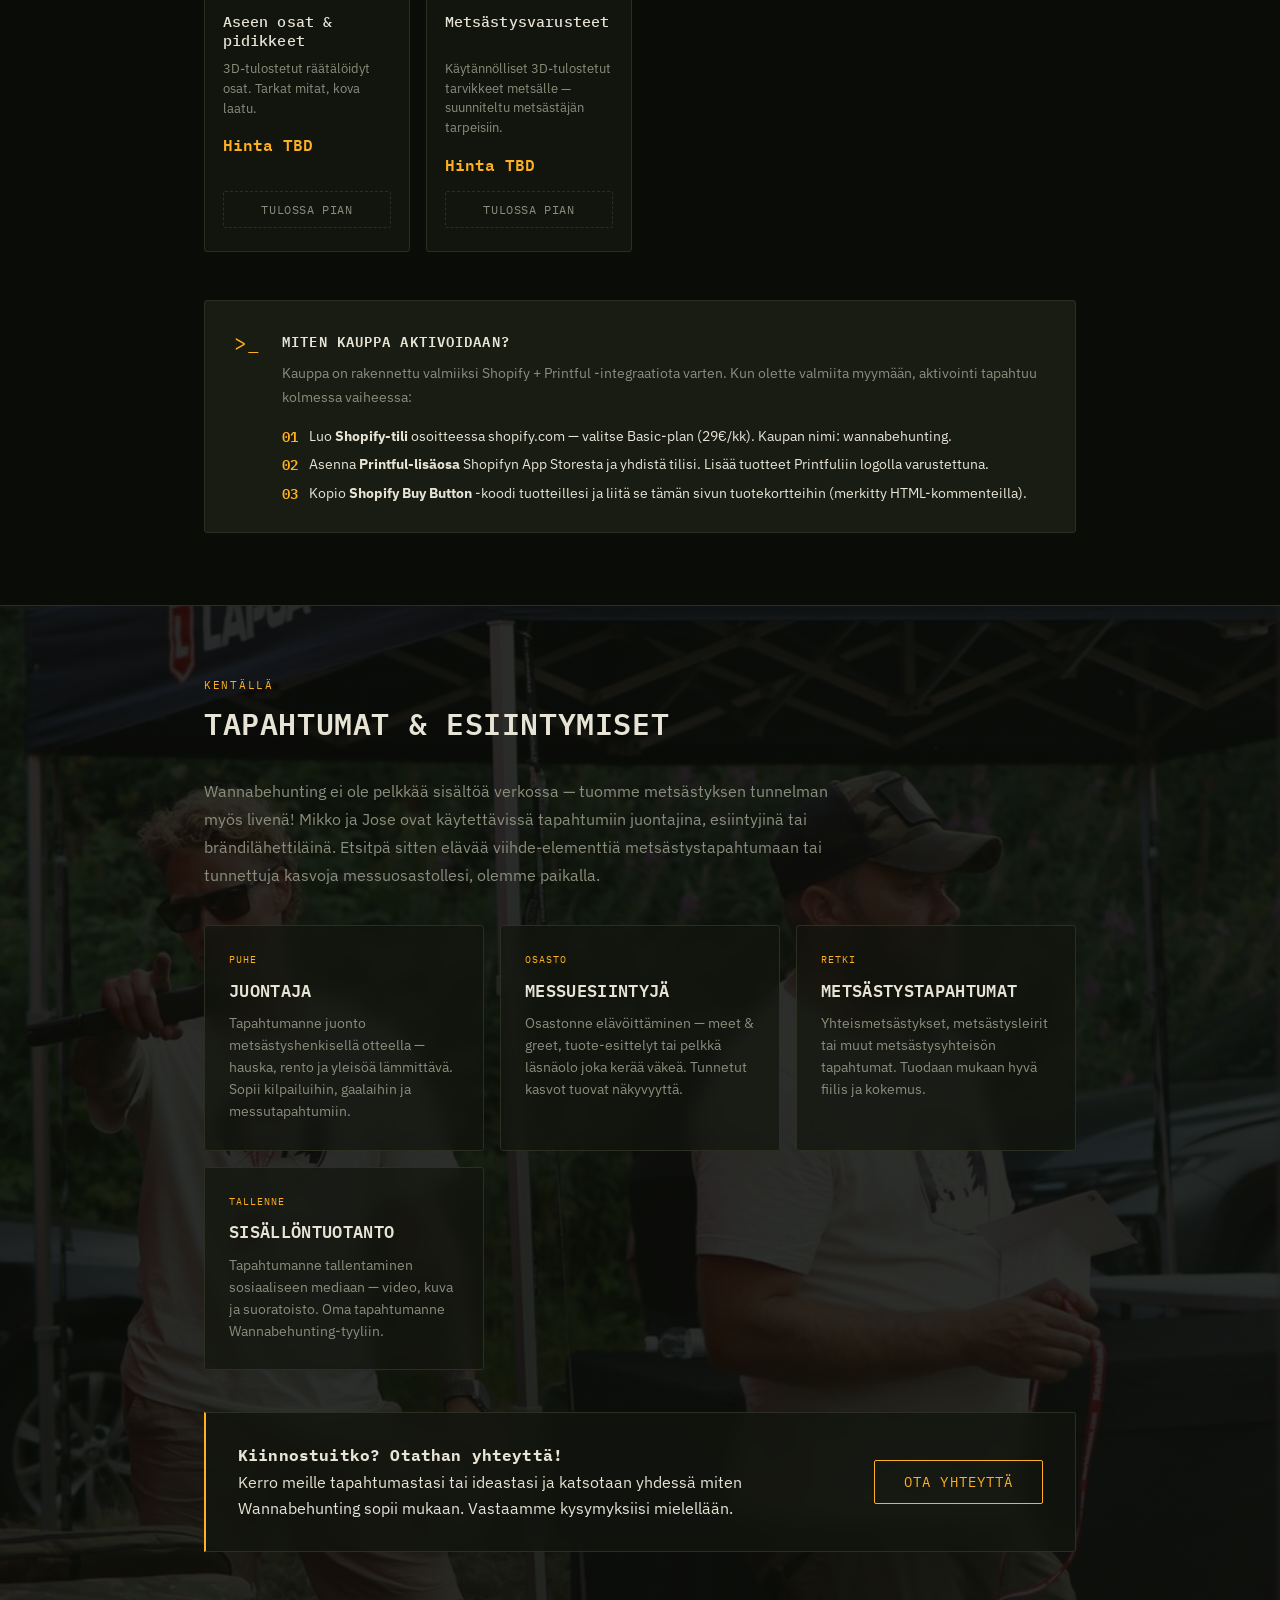
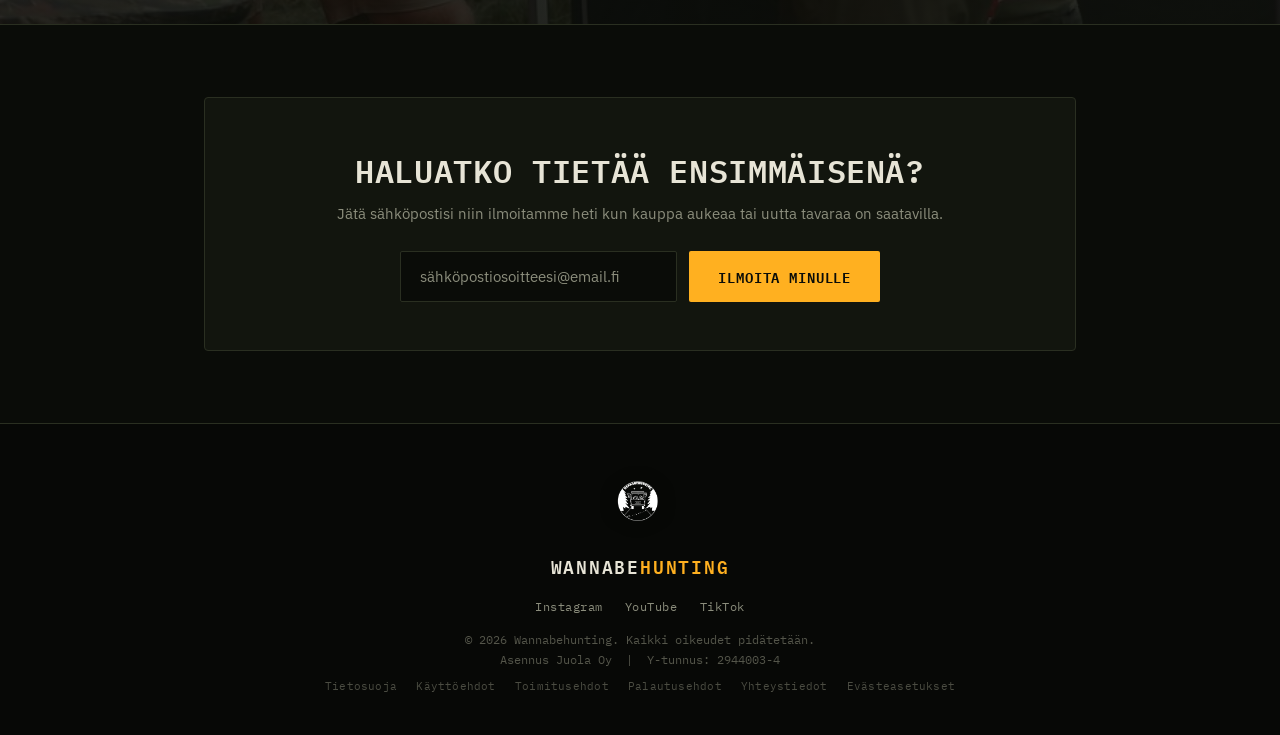
==== commit 45604438: "Lisää uusi tuote: Tendy Scriptor tarratulostin Uusi Käytännön Tarvikkeet -kategoria Merch- ja 3D-tul" ====
--- a/index.html
+++ b/index.html
@@ -1464,6 +1464,22 @@
 
     </div>
 
+    <!-- ── TARVIKKEET ── -->
+    <div class="shop-category-title">Käytännön Tarvikkeet</div>
+    <div class="product-grid">
+
+      <div class="product-card has-modal" id="scriptor-card" onclick="openScriptorModal()">
+        <div class="product-info">
+          <h3 id="scriptor-title">Tendy Scriptor tarratulostin</h3>
+          <!-- SHOPIFY BUY BUTTON -->
+          <div class="shopify-buy-btn-wrap" onclick="event.stopPropagation()">
+            <div id='product-component-scriptor-001'></div>
+          </div>
+        </div>
+      </div>
+
+    </div>
+
     <!-- ── 3D-TUOTTEET ── -->
     <div class="shop-category-title">3D-Tulostetut Metsästysvarusteet</div>
     <div class="product-grid">
@@ -1667,6 +1683,46 @@
               80% puuvilla, 20% polyesteri · Fleece-vuori<br/>
               Toimitus EU-varastolta 5–10 arkipäivää<br/>
               Ilmainen palautus 14 päivän sisällä
+            </p>
+          </div>
+        </div>
+      </div>
+    </div>
+  </div>
+
+  <!-- PRODUCT MODAL: Tendy Scriptor -->
+  <div class="pmodal-overlay" id="scriptorModal" onclick="closeScriptorModalOnBg(event)">
+    <div class="pmodal" role="dialog" aria-modal="true" aria-label="Tendy Scriptor tarratulostin">
+      <button class="pmodal-close" onclick="closeScriptorModal()" aria-label="Sulje">✕</button>
+      <div class="pmodal-body">
+        <div class="pmodal-shopify-main" onclick="event.stopPropagation()">
+          <div id='product-component-modal-scriptor' style="width:100%;"></div>
+          <button class="pmodal-zoom-btn" onclick="openLightboxFromModal('product-component-modal-scriptor')">Suurenna kuva</button>
+        </div>
+        <div class="pmodal-info">
+          <span class="pmodal-badge">Tendy</span>
+          <h2 id="scriptor-modal-title">Tendy Scriptor tarratulostin</h2>
+          <p class="pmodal-desc" id="scriptor-modal-desc"></p>
+
+          <div>
+            <div class="pmodal-section-title">Tekniset tiedot</div>
+            <table class="size-table">
+              <tbody>
+                <tr><td>Tekniikka</td><td>Lämpötulostus, ei mustekasettia</td></tr>
+                <tr><td>Tarran koko</td><td>80 × 50 mm</td></tr>
+                <tr><td>Tarkkuus</td><td>203 dpi</td></tr>
+                <tr><td>Akun kesto</td><td>3–5 tuntia</td></tr>
+                <tr><td>Koko / paino</td><td>132×115×61 mm, 500 g</td></tr>
+              </tbody>
+            </table>
+          </div>
+
+          <div>
+            <div class="pmodal-section-title">Käyttö &amp; lataus</div>
+            <p style="font-size:0.82rem;color:var(--ink-dim);line-height:1.6;">
+              Yhdistyy Tendy-sovellukseen Bluetoothin kautta<br/>
+              Tarrat kestävät pakkasessa — sopivat pakasteruokien merkintään<br/>
+              Lataus USB-C, n. 3 tuntia
             </p>
           </div>
         </div>
@@ -1784,6 +1840,10 @@
           var ct2 = document.getElementById('huppari-title'); if (ct2) ct2.textContent = title;
           var mt2 = document.getElementById('huppari-modal-title'); if (mt2) mt2.textContent = title;
           var md2 = document.getElementById('huppari-modal-desc'); if (md2) md2.textContent = desc;
+        } else if (key === 'scriptor') {
+          var ct3 = document.getElementById('scriptor-title'); if (ct3) ct3.textContent = title;
+          var mt3 = document.getElementById('scriptor-modal-title'); if (mt3) mt3.textContent = title;
+          var md3 = document.getElementById('scriptor-modal-desc'); if (md3) md3.textContent = desc;
         }
       })
       .catch(() => {});
@@ -1792,9 +1852,10 @@
     // Haetaan tuotetiedot sivun latauksen yhteydessä
     fetchProductData('gid://shopify/Product/10696654258514', 'tpaita');
     fetchProductData('gid://shopify/Product/10696839102802', 'huppari');
+    fetchProductData('gid://shopify/Product/11090968510802', 'scriptor');
 
     function openLightboxFromModal(compId) {
-      var key = compId.indexOf('huppari') !== -1 ? 'huppari' : 'tpaita';
+      var key = compId.indexOf('huppari') !== -1 ? 'huppari' : (compId.indexOf('scriptor') !== -1 ? 'scriptor' : 'tpaita');
       var src = wbhProductImages[key];
       if (!src) {
         alert('Kuva ei ole vielä latautunut — kokeile hetken kuluttua.');
@@ -1823,7 +1884,7 @@
       if (e.target === document.getElementById('productModal')) closeProductModal();
     }
     document.addEventListener('keydown', e => {
-      if (e.key === 'Escape') { closeProductModal(); closeHuppariModal(); closeContactModal(); closeLightbox(); }
+      if (e.key === 'Escape') { closeProductModal(); closeHuppariModal(); closeScriptorModal(); closeContactModal(); closeLightbox(); }
     });
 
     // ── Huppari modal ──
@@ -1837,6 +1898,19 @@
     }
     function closeHuppariModalOnBg(e) {
       if (e.target === document.getElementById('huppariModal')) closeHuppariModal();
+    }
+
+    // ── Scriptor modal ──
+    function openScriptorModal() {
+      document.getElementById('scriptorModal').classList.add('open');
+      document.body.style.overflow = 'hidden';
+    }
+    function closeScriptorModal() {
+      document.getElementById('scriptorModal').classList.remove('open');
+      document.body.style.overflow = '';
+    }
+    function closeScriptorModalOnBg(e) {
+      if (e.target === document.getElementById('scriptorModal')) closeScriptorModal();
     }
 
     // ── Contact modal ──
@@ -2194,5 +2268,85 @@
   /*]]>*/
   </script>
 
+  <!-- SHOPIFY BUY BUTTON: Tendy Scriptor -->
+  <script type="text/javascript">
+  /*<![CDATA[*/
+  (function () {
+    var scriptURL = 'https://sdks.shopifycdn.com/buy-button/latest/buy-button-storefront.min.js';
+    if (window.ShopifyBuy) {
+      if (window.ShopifyBuy.UI) { ShopifyBuyInit(); } else { loadScript(); }
+    } else { loadScript(); }
+    function loadScript() {
+      var script = document.createElement('script');
+      script.async = true; script.src = scriptURL;
+      (document.getElementsByTagName('head')[0] || document.getElementsByTagName('body')[0]).appendChild(script);
+      script.onload = ShopifyBuyInit;
+    }
+    function ShopifyBuyInit() {
+      var client = ShopifyBuy.buildClient({
+        domain: 'chs050-pp.myshopify.com',
+        storefrontAccessToken: '59be8f704daac39846903bd32f7652ae',
+      });
+      ShopifyBuy.UI.onReady(client).then(function (ui) {
+        // Kortin nappi
+        ui.createComponent('product', {
+          id: '11090968510802',
+          node: document.getElementById('product-component-scriptor-001'),
+          moneyFormat: '%E2%82%AC%7B%7Bamount_with_comma_separator%7D%7D',
+          options: {
+            "product": {
+              "styles": {
+                "product": { "@media (min-width: 601px)": { "max-width": "calc(25% - 20px)", "margin-left": "20px", "margin-bottom": "50px" } },
+                "button": { ":hover": {"background-color":"#cc8c1a"}, "background-color":"#ffb020", "color":"#0a0c08", ":focus": {"background-color":"#cc8c1a"} },
+                "price": { "color": "#ffb020", "font-size": "1.15em", "font-weight": "700" }
+              },
+              "contents": { "img": true, "imgWithCarousel": false, "title": false, "price": true, "options": true, "button": true },
+              "text": { "button": "Lisää koriin" }
+            },
+            "modalProduct": {
+              "contents": { "img": false, "imgWithCarousel": true, "button": false, "buttonWithQuantity": true },
+              "styles": { "button": { ":hover": {"background-color":"#cc8c1a"}, "background-color":"#ffb020", "color":"#0a0c08", ":focus": {"background-color":"#cc8c1a"} } },
+              "text": { "button": "Lisää koriin" }
+            },
+            "cart": {
+              "styles": { "button": { ":hover": {"background-color":"#cc8c1a"}, "background-color":"#ffb020", "color":"#0a0c08", ":focus": {"background-color":"#cc8c1a"} } },
+              "text": { "total": "Yhteensä", "button": "Kassalle" }
+            },
+            "toggle": { "styles": { "toggle": { "background-color":"#ffb020", ":hover": {"background-color":"#cc8c1a"}, ":focus": {"background-color":"#cc8c1a"} } } }
+          }
+        });
+        // Modaalin komponentti
+        ui.createComponent('product', {
+          id: '11090968510802',
+          node: document.getElementById('product-component-modal-scriptor'),
+          moneyFormat: '%E2%82%AC%7B%7Bamount_with_comma_separator%7D%7D',
+          options: {
+            "product": {
+              "styles": {
+                "product": { "max-width": "100%", "margin": "0" },
+                "button": { ":hover": {"background-color":"#cc8c1a"}, "background-color":"#ffb020", "color":"#0a0c08", ":focus": {"background-color":"#cc8c1a"}, "width":"100%", "margin-top":"0.8rem" },
+                "price": { "color": "#ffb020", "font-size": "1.2em", "font-weight": "700" }
+              },
+              "contents": { "img": false, "imgWithCarousel": true, "title": false, "price": true, "options": true, "button": true },
+              "text": { "button": "Lisää koriin" }
+            },
+            "modalProduct": {
+              "contents": { "img": false, "imgWithCarousel": true, "button": false, "buttonWithQuantity": true },
+              "styles": { "button": { "background-color":"#ffb020", "color":"#0a0c08", ":hover":{"background-color":"#cc8c1a"} } },
+              "text": { "button": "Lisää koriin" }
+            },
+            "cart": {
+              "styles": { "button": { "background-color":"#ffb020", "color":"#0a0c08", ":hover":{"background-color":"#cc8c1a"} } },
+              "text": { "total":"Yhteensä", "button":"Kassalle" }
+            },
+            "toggle": { "styles": { "toggle": { "background-color":"#ffb020" } } }
+          }
+        });
+      });
+    }
+  })();
+  /*]]>*/
+  </script>
+
 </body>
 </html>
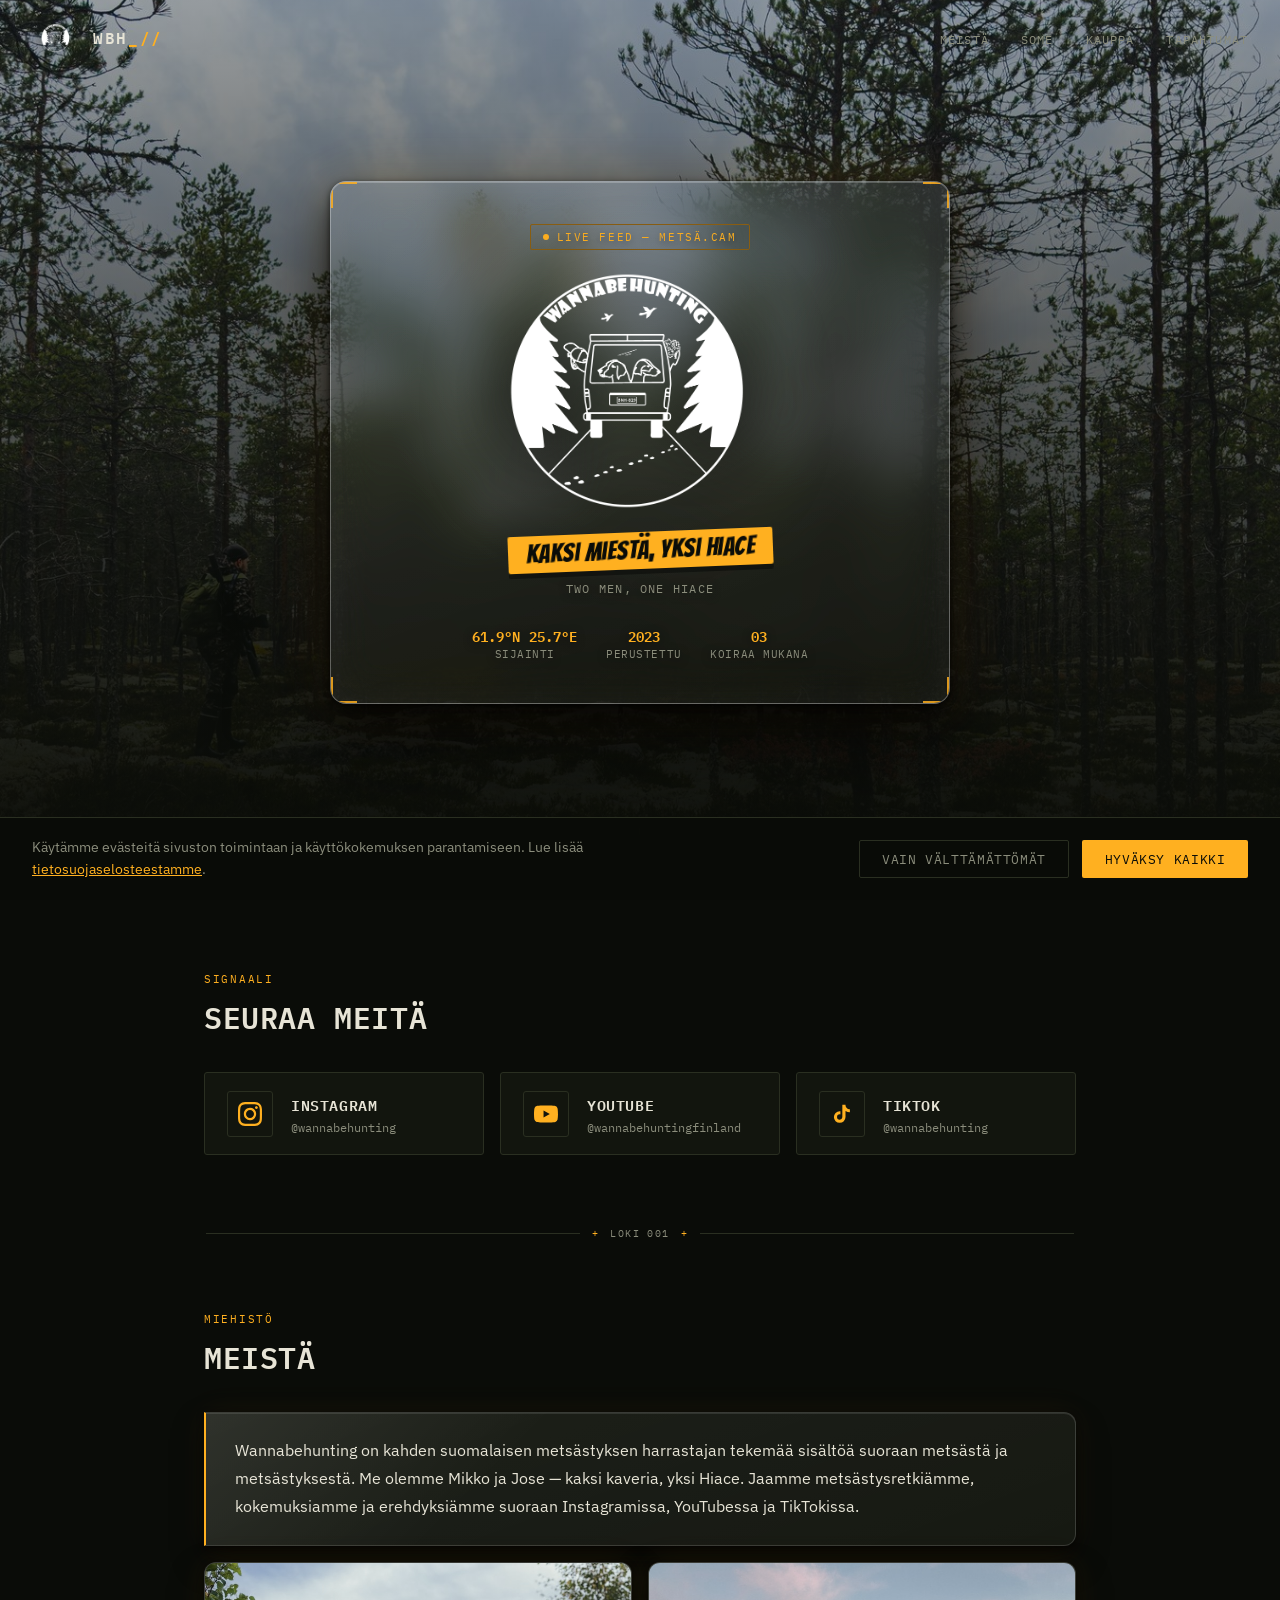
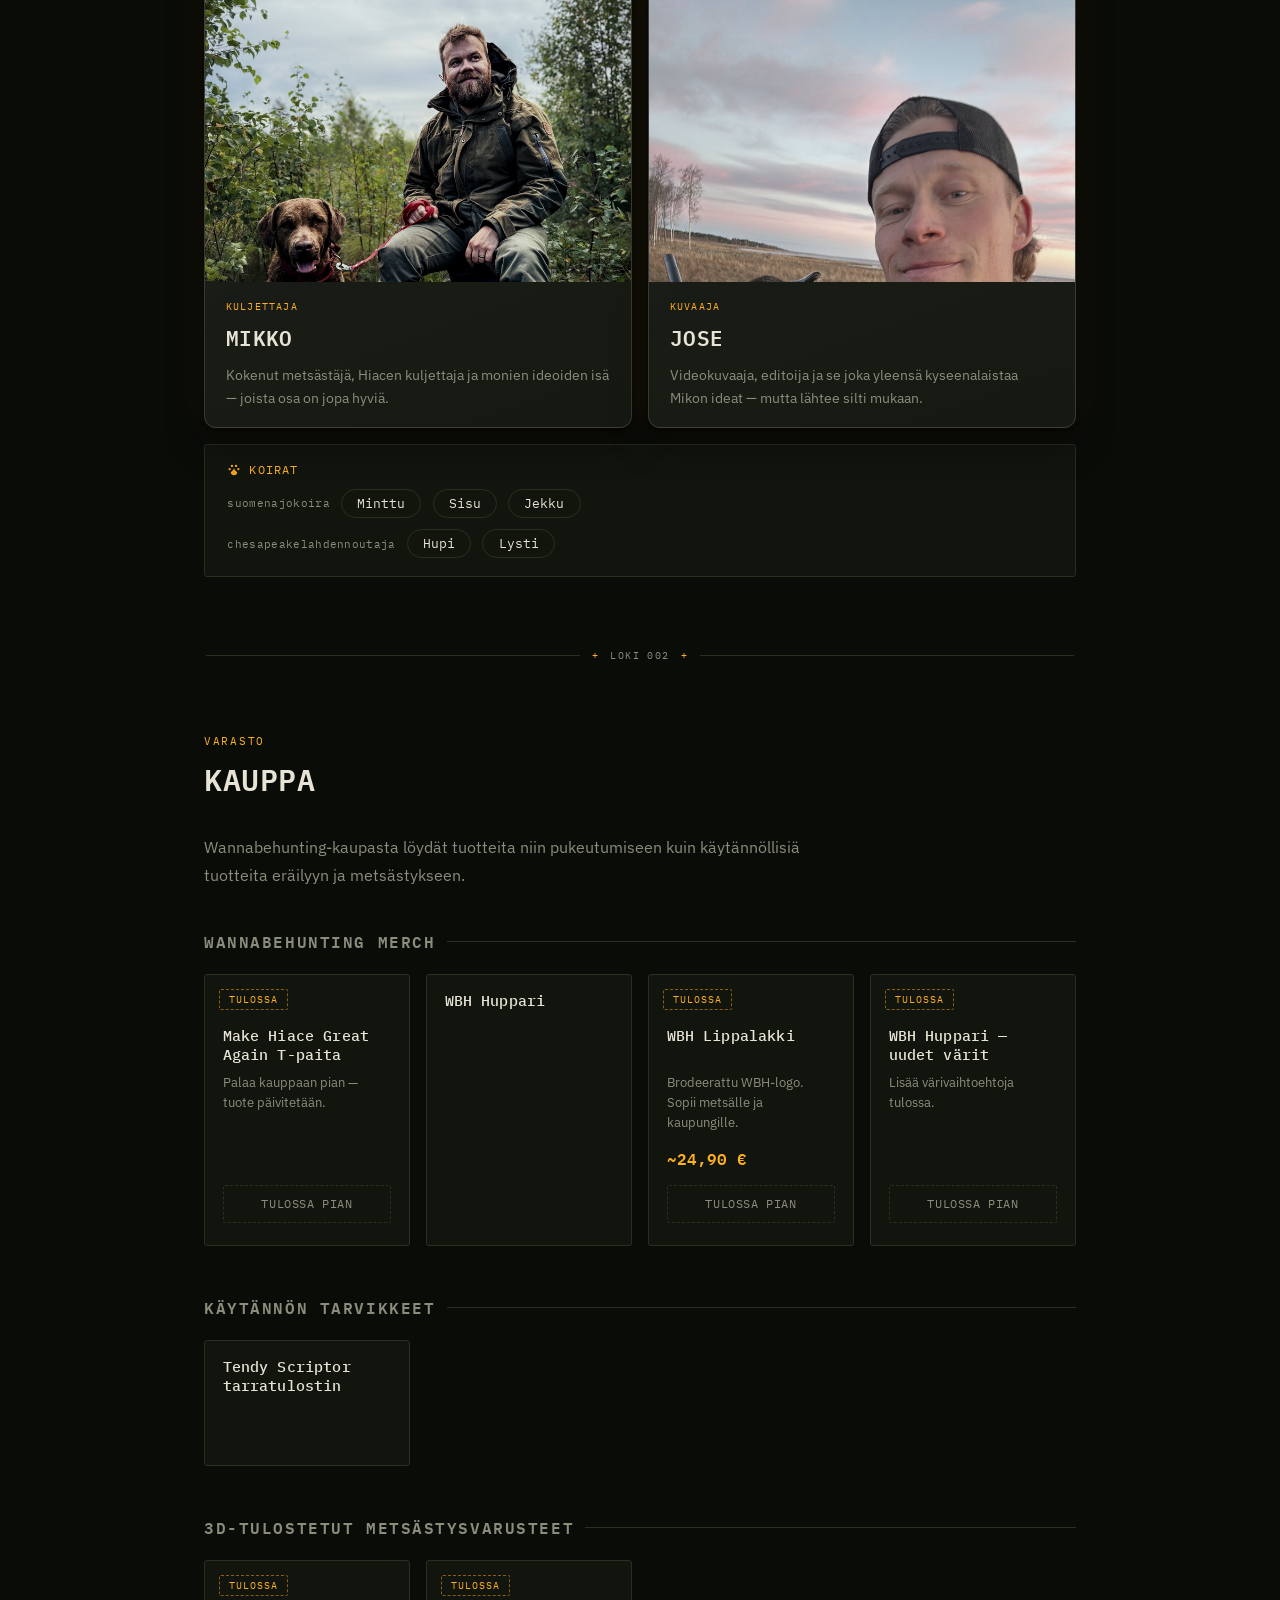
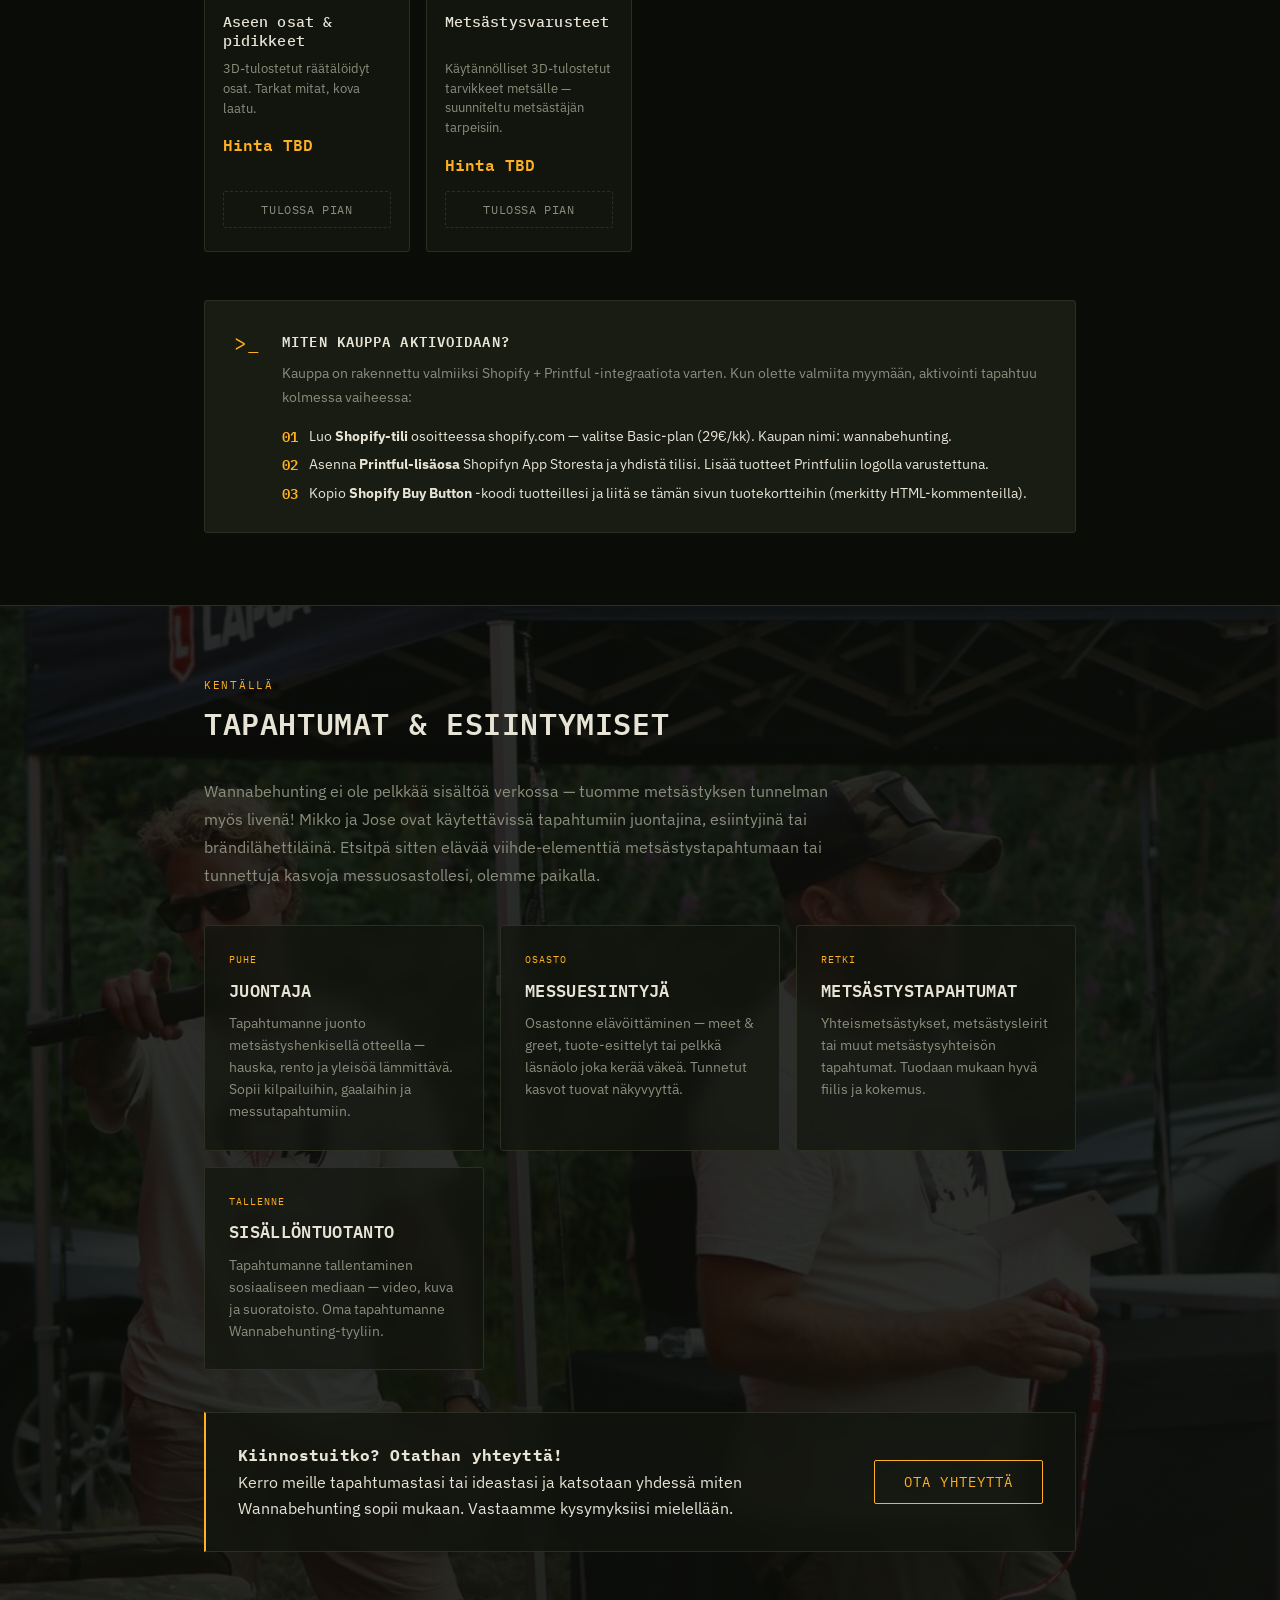
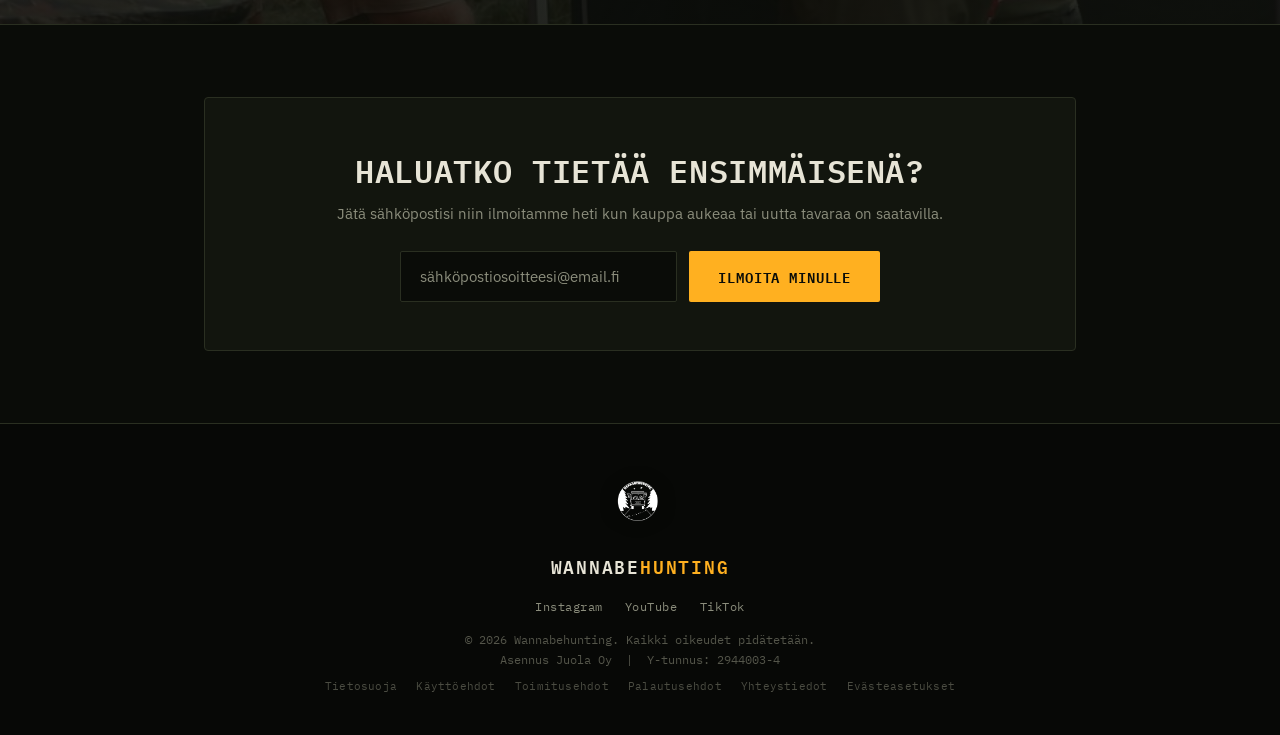
==== commit b3d3bdb6: "Korjaa tuotemodaalien tyhjä kuvapaneeli ja poista kuollut T-paita Juurisyy: modaalin Shopify Buy But" ====
--- a/index.html
+++ b/index.html
@@ -1418,12 +1418,13 @@
     <div class="shop-category-title">Wannabehunting Merch</div>
     <div class="product-grid">
 
-      <div class="product-card has-modal" id="tpaita-card" onclick="openProductModal()">
+      <div class="product-card">
+        <div class="product-badge">Tulossa</div>
         <div class="product-info">
-          <h3 id="tpaita-title">Make Hiace Great Again T-paita</h3>
-          <!-- SHOPIFY BUY BUTTON -->
-          <div class="shopify-buy-btn-wrap" onclick="event.stopPropagation()">
-            <div id='product-component-1775163891947'></div>
+          <h3>Make Hiace Great Again T-paita</h3>
+          <p class="product-desc">Palaa kauppaan pian — tuote päivitetään.</p>
+          <div class="shopify-buy-btn-wrap">
+            <div class="shopify-btn-placeholder">Tulossa pian</div>
           </div>
         </div>
       </div>
@@ -1602,50 +1603,6 @@
     <img id="lightbox-img" src="" alt="Tuotekuva" />
   </div>
 
-  <!-- PRODUCT MODAL: WBH T-paita -->
-  <div class="pmodal-overlay" id="productModal" onclick="closePModalOnBg(event)">
-    <div class="pmodal" role="dialog" aria-modal="true" aria-label="WBH T-paita">
-      <button class="pmodal-close" onclick="closeProductModal()" aria-label="Sulje">✕</button>
-      <div class="pmodal-body">
-        <!-- Vasen: Shopify-komponentti kuvakarusellilla + värinvalinnalla -->
-        <div class="pmodal-shopify-main" onclick="event.stopPropagation()">
-          <div id='product-component-modal-tpaita' style="width:100%;"></div>
-          <button class="pmodal-zoom-btn" onclick="openLightboxFromModal('product-component-modal-tpaita')">Suurenna kuva</button>
-        </div>
-        <!-- Oikea: Suomenkieliset tiedot -->
-        <div class="pmodal-info">
-          <span class="pmodal-badge">Printful · EU</span>
-          <h2 id="tpaita-modal-title">WBH T-paita</h2>
-          <p class="pmodal-desc" id="pmodal-desc"></p>
-
-          <div>
-            <div class="pmodal-section-title">Kokotaulukko (cm)</div>
-            <table class="size-table">
-              <thead>
-                <tr><th>Koko</th><th>Rinta</th><th>Pituus</th><th>Hiha</th></tr>
-              </thead>
-              <tbody>
-                <tr><td>S</td><td>91–96</td><td>69</td><td>20</td></tr>
-                <tr><td>M</td><td>96–101</td><td>72</td><td>21</td></tr>
-                <tr><td>L</td><td>101–106</td><td>74</td><td>22</td></tr>
-                <tr><td>XL</td><td>106–111</td><td>76</td><td>23</td></tr>
-                <tr><td>2XL</td><td>111–116</td><td>78</td><td>24</td></tr>
-              </tbody>
-            </table>
-          </div>
-
-          <div>
-            <div class="pmodal-section-title">Materiaalit &amp; toimitus</div>
-            <p style="font-size:0.82rem;color:var(--ink-dim);line-height:1.6;">
-              100% ringspun-puuvilla · Painatus: DTG<br/>
-              Toimitus EU-varastolta 5–10 arkipäivää<br/>
-              Ilmainen palautus 14 päivän sisällä
-            </p>
-          </div>
-        </div>
-      </div>
-    </div>
-  </div>
 
   <!-- PRODUCT MODAL: WBH Huppari -->
   <div class="pmodal-overlay" id="huppariModal" onclick="closeHuppariModalOnBg(event)">
@@ -1832,11 +1789,7 @@
         // Kortille vain title, modaaliin title + kuvaus
         var title = p.title || '';
         var desc = p.description || '';
-        if (key === 'tpaita') {
-          var ct = document.getElementById('tpaita-title'); if (ct) ct.textContent = title;
-          var mt = document.getElementById('tpaita-modal-title'); if (mt) mt.textContent = title;
-          var md = document.getElementById('pmodal-desc'); if (md) md.textContent = desc;
-        } else if (key === 'huppari') {
+        if (key === 'huppari') {
           var ct2 = document.getElementById('huppari-title'); if (ct2) ct2.textContent = title;
           var mt2 = document.getElementById('huppari-modal-title'); if (mt2) mt2.textContent = title;
           var md2 = document.getElementById('huppari-modal-desc'); if (md2) md2.textContent = desc;
@@ -1850,12 +1803,11 @@
     }
 
     // Haetaan tuotetiedot sivun latauksen yhteydessä
-    fetchProductData('gid://shopify/Product/10696654258514', 'tpaita');
     fetchProductData('gid://shopify/Product/10696839102802', 'huppari');
     fetchProductData('gid://shopify/Product/11090968510802', 'scriptor');
 
     function openLightboxFromModal(compId) {
-      var key = compId.indexOf('huppari') !== -1 ? 'huppari' : (compId.indexOf('scriptor') !== -1 ? 'scriptor' : 'tpaita');
+      var key = compId.indexOf('huppari') !== -1 ? 'huppari' : 'scriptor';
       var src = wbhProductImages[key];
       if (!src) {
         alert('Kuva ei ole vielä latautunut — kokeile hetken kuluttua.');
@@ -1871,26 +1823,20 @@
       document.body.style.overflow = '';
     }
 
-    // ── Product modal ──
-    function openProductModal() {
-      document.getElementById('productModal').classList.add('open');
-      document.body.style.overflow = 'hidden';
-    }
-    function closeProductModal() {
-      document.getElementById('productModal').classList.remove('open');
-      document.body.style.overflow = '';
-    }
-    function closePModalOnBg(e) {
-      if (e.target === document.getElementById('productModal')) closeProductModal();
-    }
     document.addEventListener('keydown', e => {
-      if (e.key === 'Escape') { closeProductModal(); closeHuppariModal(); closeScriptorModal(); closeContactModal(); closeLightbox(); }
+      if (e.key === 'Escape') { closeHuppariModal(); closeScriptorModal(); closeContactModal(); closeLightbox(); }
     });
 
     // ── Huppari modal ──
     function openHuppariModal() {
       document.getElementById('huppariModal').classList.add('open');
       document.body.style.overflow = 'hidden';
+      ensureHuppariModalComponent();
+    }
+    function ensureHuppariModalComponent() {
+      if (window.wbhHuppariModalCreated) return;
+      if (window.wbhInitHuppariModal) { window.wbhInitHuppariModal(); }
+      else { setTimeout(ensureHuppariModalComponent, 150); }
     }
     function closeHuppariModal() {
       document.getElementById('huppariModal').classList.remove('open');
@@ -1904,6 +1850,12 @@
     function openScriptorModal() {
       document.getElementById('scriptorModal').classList.add('open');
       document.body.style.overflow = 'hidden';
+      ensureScriptorModalComponent();
+    }
+    function ensureScriptorModalComponent() {
+      if (window.wbhScriptorModalCreated) return;
+      if (window.wbhInitScriptorModal) { window.wbhInitScriptorModal(); }
+      else { setTimeout(ensureScriptorModalComponent, 150); }
     }
     function closeScriptorModal() {
       document.getElementById('scriptorModal').classList.remove('open');
@@ -2012,180 +1964,6 @@
         settingsBtn.style.display = 'flex';
       }
     });
-  </script>
-
-  <!-- SHOPIFY BUY BUTTON -->
-  <script type="text/javascript">
-  /*<![CDATA[*/
-  (function () {
-    var scriptURL = 'https://sdks.shopifycdn.com/buy-button/latest/buy-button-storefront.min.js';
-    if (window.ShopifyBuy) {
-      if (window.ShopifyBuy.UI) { ShopifyBuyInit(); } else { loadScript(); }
-    } else { loadScript(); }
-    function loadScript() {
-      var script = document.createElement('script');
-      script.async = true; script.src = scriptURL;
-      (document.getElementsByTagName('head')[0] || document.getElementsByTagName('body')[0]).appendChild(script);
-      script.onload = ShopifyBuyInit;
-    }
-    function ShopifyBuyInit() {
-      var client = ShopifyBuy.buildClient({
-        domain: 'chs050-pp.myshopify.com',
-        storefrontAccessToken: '59be8f704daac39846903bd32f7652ae',
-      });
-      ShopifyBuy.UI.onReady(client).then(function (ui) {
-        // Modaalin komponentti — kuva + värinvalinta + hinta + lisää koriin
-        ui.createComponent('product', {
-          id: '10696654258514',
-          node: document.getElementById('product-component-modal-tpaita'),
-          moneyFormat: '%E2%82%AC%7B%7Bamount_with_comma_separator%7D%7D',
-          options: {
-            "product": {
-              "styles": {
-                "product": { "max-width": "100%", "margin": "0" },
-                "button": { ":hover":{"background-color":"#cc8c1a"}, "background-color":"#ffb020", "color":"#0a0c08", ":focus":{"background-color":"#cc8c1a"}, "width":"100%", "margin-top":"0.8rem" },
-                "price": { "color": "#ffb020", "font-size": "1.2em", "font-weight": "700" },
-                "compareAt": { "color":"#8b8d7c" }
-              },
-              "contents": { "img": false, "imgWithCarousel": true, "title": false, "price": true, "options": true, "button": true, "buttonWithQuantity": false },
-              "text": { "button": "Lisää koriin" }
-            },
-            "modalProduct": {
-              "contents": { "img": false, "imgWithCarousel": true, "button": false, "buttonWithQuantity": true },
-              "styles": { "button": { "background-color":"#ffb020", "color":"#0a0c08", ":hover":{"background-color":"#cc8c1a"} } },
-              "text": { "button": "Lisää koriin" }
-            },
-            "cart": {
-              "styles": { "button": { "background-color":"#ffb020", "color":"#0a0c08", ":hover":{"background-color":"#cc8c1a"} } },
-              "text": { "total":"Yhteensä", "button":"Kassalle" }
-            },
-            "toggle": { "styles": { "toggle": { "background-color":"#ffb020" } } }
-          }
-        });
-      });
-      document.dispatchEvent(new Event('shopify:ui:ready'));
-    }
-  })();
-  /*]]>*/
-  </script>
-
-  <!-- SHOPIFY BUY BUTTON (kortti) -->
-  <script type="text/javascript">
-  /*<![CDATA[*/
-  (function () {
-    var scriptURL = 'https://sdks.shopifycdn.com/buy-button/latest/buy-button-storefront.min.js';
-    if (window.ShopifyBuy) {
-      if (window.ShopifyBuy.UI) {
-        ShopifyBuyInit();
-      } else {
-        loadScript();
-      }
-    } else {
-      loadScript();
-    }
-    function loadScript() {
-      var script = document.createElement('script');
-      script.async = true;
-      script.src = scriptURL;
-      (document.getElementsByTagName('head')[0] || document.getElementsByTagName('body')[0]).appendChild(script);
-      script.onload = ShopifyBuyInit;
-    }
-    function ShopifyBuyInit() {
-      var client = ShopifyBuy.buildClient({
-        domain: 'chs050-pp.myshopify.com',
-        storefrontAccessToken: '59be8f704daac39846903bd32f7652ae',
-      });
-      ShopifyBuy.UI.onReady(client).then(function (ui) {
-        ui.createComponent('product', {
-          id: '10696654258514',
-          node: document.getElementById('product-component-1775163891947'),
-          moneyFormat: '%E2%82%AC%7B%7Bamount_with_comma_separator%7D%7D',
-          options: {
-            "product": {
-              "styles": {
-                "product": {
-                  "@media (min-width: 601px)": {
-                    "max-width": "calc(25% - 20px)",
-                    "margin-left": "20px",
-                    "margin-bottom": "50px"
-                  }
-                },
-                "button": {
-                  ":hover": { "background-color": "#cc8c1a" },
-                  "background-color": "#ffb020",
-                  "color": "#0a0c08",
-                  ":focus": { "background-color": "#cc8c1a" }
-                },
-                "price": {
-                  "color": "#ffb020",
-                  "font-size": "1.15em",
-                  "font-weight": "700"
-                }
-              },
-              "contents": { "img": true, "imgWithCarousel": false, "title": false, "price": true, "options": true, "button": true },
-              "text": { "button": "Lisää koriin" }
-            },
-            "productSet": {
-              "styles": {
-                "products": {
-                  "@media (min-width: 601px)": { "margin-left": "-20px" }
-                }
-              }
-            },
-            "modalProduct": {
-              "contents": {
-                "img": false,
-                "imgWithCarousel": true,
-                "button": false,
-                "buttonWithQuantity": true
-              },
-              "styles": {
-                "product": {
-                  "@media (min-width: 601px)": {
-                    "max-width": "100%",
-                    "margin-left": "0px",
-                    "margin-bottom": "0px"
-                  }
-                },
-                "button": {
-                  ":hover": { "background-color": "#cc8c1a" },
-                  "background-color": "#ffb020",
-                  "color": "#0a0c08",
-                  ":focus": { "background-color": "#cc8c1a" }
-                }
-              },
-              "text": { "button": "Lisää koriin" }
-            },
-            "option": {},
-            "cart": {
-              "styles": {
-                "button": {
-                  ":hover": { "background-color": "#cc8c1a" },
-                  "background-color": "#ffb020",
-                  "color": "#0a0c08",
-                  ":focus": { "background-color": "#cc8c1a" }
-                }
-              },
-              "text": {
-                "total": "Yhteensä",
-                "button": "Kassalle"
-              }
-            },
-            "toggle": {
-              "styles": {
-                "toggle": {
-                  "background-color": "#ffb020",
-                  ":hover": { "background-color": "#cc8c1a" },
-                  ":focus": { "background-color": "#cc8c1a" }
-                }
-              }
-            }
-          },
-        });
-      });
-    }
-  })();
-  /*]]>*/
   </script>
 
   <!-- SHOPIFY BUY BUTTON: Huppari -->
@@ -2235,33 +2013,38 @@
             "toggle": { "styles": { "toggle": { "background-color":"#ffb020", ":hover": {"background-color":"#cc8c1a"}, ":focus": {"background-color":"#cc8c1a"} } } }
           }
         });
-        // Modaalin komponentti
-        ui.createComponent('product', {
-          id: '10696839102802',
-          node: document.getElementById('product-component-modal-huppari'),
-          moneyFormat: '%E2%82%AC%7B%7Bamount_with_comma_separator%7D%7D',
-          options: {
-            "product": {
-              "styles": {
-                "product": { "max-width": "100%", "margin": "0" },
-                "button": { ":hover": {"background-color":"#cc8c1a"}, "background-color":"#ffb020", "color":"#0a0c08", ":focus": {"background-color":"#cc8c1a"}, "width":"100%", "margin-top":"0.8rem" },
-                "price": { "color": "#ffb020", "font-size": "1.2em", "font-weight": "700" }
+        // Modaalin komponentti — luodaan vasta kun modaali avataan (piilotettuna
+        // iframe ei osaa mitata korkeuttaan, joten luonti täytyy tapahtua näkyvänä)
+        window.wbhInitHuppariModal = function () {
+          if (window.wbhHuppariModalCreated) return;
+          window.wbhHuppariModalCreated = true;
+          ui.createComponent('product', {
+            id: '10696839102802',
+            node: document.getElementById('product-component-modal-huppari'),
+            moneyFormat: '%E2%82%AC%7B%7Bamount_with_comma_separator%7D%7D',
+            options: {
+              "product": {
+                "styles": {
+                  "product": { "max-width": "100%", "margin": "0" },
+                  "button": { ":hover": {"background-color":"#cc8c1a"}, "background-color":"#ffb020", "color":"#0a0c08", ":focus": {"background-color":"#cc8c1a"}, "width":"100%", "margin-top":"0.8rem" },
+                  "price": { "color": "#ffb020", "font-size": "1.2em", "font-weight": "700" }
+                },
+                "contents": { "img": false, "imgWithCarousel": true, "title": false, "price": true, "options": true, "button": true },
+                "text": { "button": "Lisää koriin" }
               },
-              "contents": { "img": false, "imgWithCarousel": true, "title": false, "price": true, "options": true, "button": true },
-              "text": { "button": "Lisää koriin" }
-            },
-            "modalProduct": {
-              "contents": { "img": false, "imgWithCarousel": true, "button": false, "buttonWithQuantity": true },
-              "styles": { "button": { "background-color":"#ffb020", "color":"#0a0c08", ":hover":{"background-color":"#cc8c1a"} } },
-              "text": { "button": "Lisää koriin" }
-            },
-            "cart": {
-              "styles": { "button": { "background-color":"#ffb020", "color":"#0a0c08", ":hover":{"background-color":"#cc8c1a"} } },
-              "text": { "total":"Yhteensä", "button":"Kassalle" }
-            },
-            "toggle": { "styles": { "toggle": { "background-color":"#ffb020" } } }
-          }
-        });
+              "modalProduct": {
+                "contents": { "img": false, "imgWithCarousel": true, "button": false, "buttonWithQuantity": true },
+                "styles": { "button": { "background-color":"#ffb020", "color":"#0a0c08", ":hover":{"background-color":"#cc8c1a"} } },
+                "text": { "button": "Lisää koriin" }
+              },
+              "cart": {
+                "styles": { "button": { "background-color":"#ffb020", "color":"#0a0c08", ":hover":{"background-color":"#cc8c1a"} } },
+                "text": { "total":"Yhteensä", "button":"Kassalle" }
+              },
+              "toggle": { "styles": { "toggle": { "background-color":"#ffb020" } } }
+            }
+          });
+        };
       });
     }
   })();
@@ -2315,33 +2098,37 @@
             "toggle": { "styles": { "toggle": { "background-color":"#ffb020", ":hover": {"background-color":"#cc8c1a"}, ":focus": {"background-color":"#cc8c1a"} } } }
           }
         });
-        // Modaalin komponentti
-        ui.createComponent('product', {
-          id: '11090968510802',
-          node: document.getElementById('product-component-modal-scriptor'),
-          moneyFormat: '%E2%82%AC%7B%7Bamount_with_comma_separator%7D%7D',
-          options: {
-            "product": {
-              "styles": {
-                "product": { "max-width": "100%", "margin": "0" },
-                "button": { ":hover": {"background-color":"#cc8c1a"}, "background-color":"#ffb020", "color":"#0a0c08", ":focus": {"background-color":"#cc8c1a"}, "width":"100%", "margin-top":"0.8rem" },
-                "price": { "color": "#ffb020", "font-size": "1.2em", "font-weight": "700" }
+        // Modaalin komponentti — luodaan vasta kun modaali avataan (ks. Huppari-kommentti)
+        window.wbhInitScriptorModal = function () {
+          if (window.wbhScriptorModalCreated) return;
+          window.wbhScriptorModalCreated = true;
+          ui.createComponent('product', {
+            id: '11090968510802',
+            node: document.getElementById('product-component-modal-scriptor'),
+            moneyFormat: '%E2%82%AC%7B%7Bamount_with_comma_separator%7D%7D',
+            options: {
+              "product": {
+                "styles": {
+                  "product": { "max-width": "100%", "margin": "0" },
+                  "button": { ":hover": {"background-color":"#cc8c1a"}, "background-color":"#ffb020", "color":"#0a0c08", ":focus": {"background-color":"#cc8c1a"}, "width":"100%", "margin-top":"0.8rem" },
+                  "price": { "color": "#ffb020", "font-size": "1.2em", "font-weight": "700" }
+                },
+                "contents": { "img": false, "imgWithCarousel": true, "title": false, "price": true, "options": true, "button": true },
+                "text": { "button": "Lisää koriin" }
               },
-              "contents": { "img": false, "imgWithCarousel": true, "title": false, "price": true, "options": true, "button": true },
-              "text": { "button": "Lisää koriin" }
-            },
-            "modalProduct": {
-              "contents": { "img": false, "imgWithCarousel": true, "button": false, "buttonWithQuantity": true },
-              "styles": { "button": { "background-color":"#ffb020", "color":"#0a0c08", ":hover":{"background-color":"#cc8c1a"} } },
-              "text": { "button": "Lisää koriin" }
-            },
-            "cart": {
-              "styles": { "button": { "background-color":"#ffb020", "color":"#0a0c08", ":hover":{"background-color":"#cc8c1a"} } },
-              "text": { "total":"Yhteensä", "button":"Kassalle" }
-            },
-            "toggle": { "styles": { "toggle": { "background-color":"#ffb020" } } }
-          }
-        });
+              "modalProduct": {
+                "contents": { "img": false, "imgWithCarousel": true, "button": false, "buttonWithQuantity": true },
+                "styles": { "button": { "background-color":"#ffb020", "color":"#0a0c08", ":hover":{"background-color":"#cc8c1a"} } },
+                "text": { "button": "Lisää koriin" }
+              },
+              "cart": {
+                "styles": { "button": { "background-color":"#ffb020", "color":"#0a0c08", ":hover":{"background-color":"#cc8c1a"} } },
+                "text": { "total":"Yhteensä", "button":"Kassalle" }
+              },
+              "toggle": { "styles": { "toggle": { "background-color":"#ffb020" } } }
+            }
+          });
+        };
       });
     }
   })();
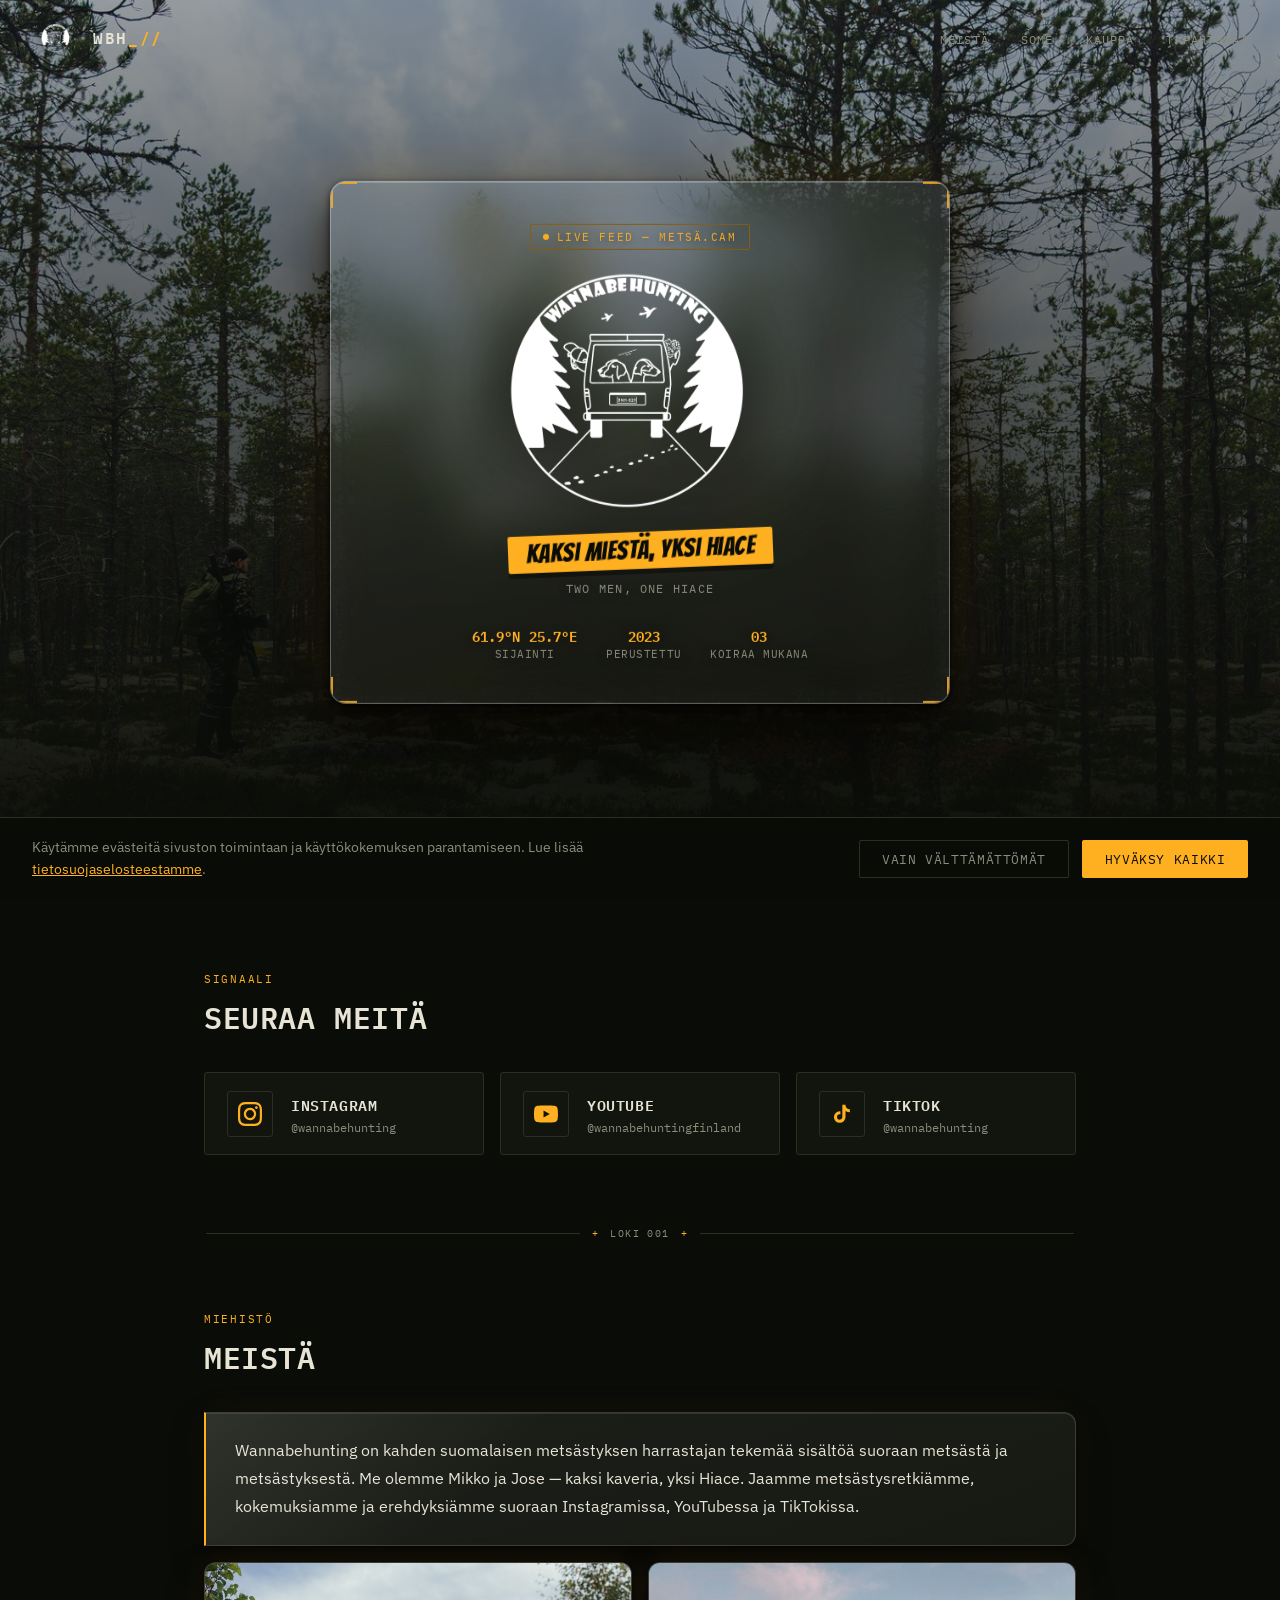
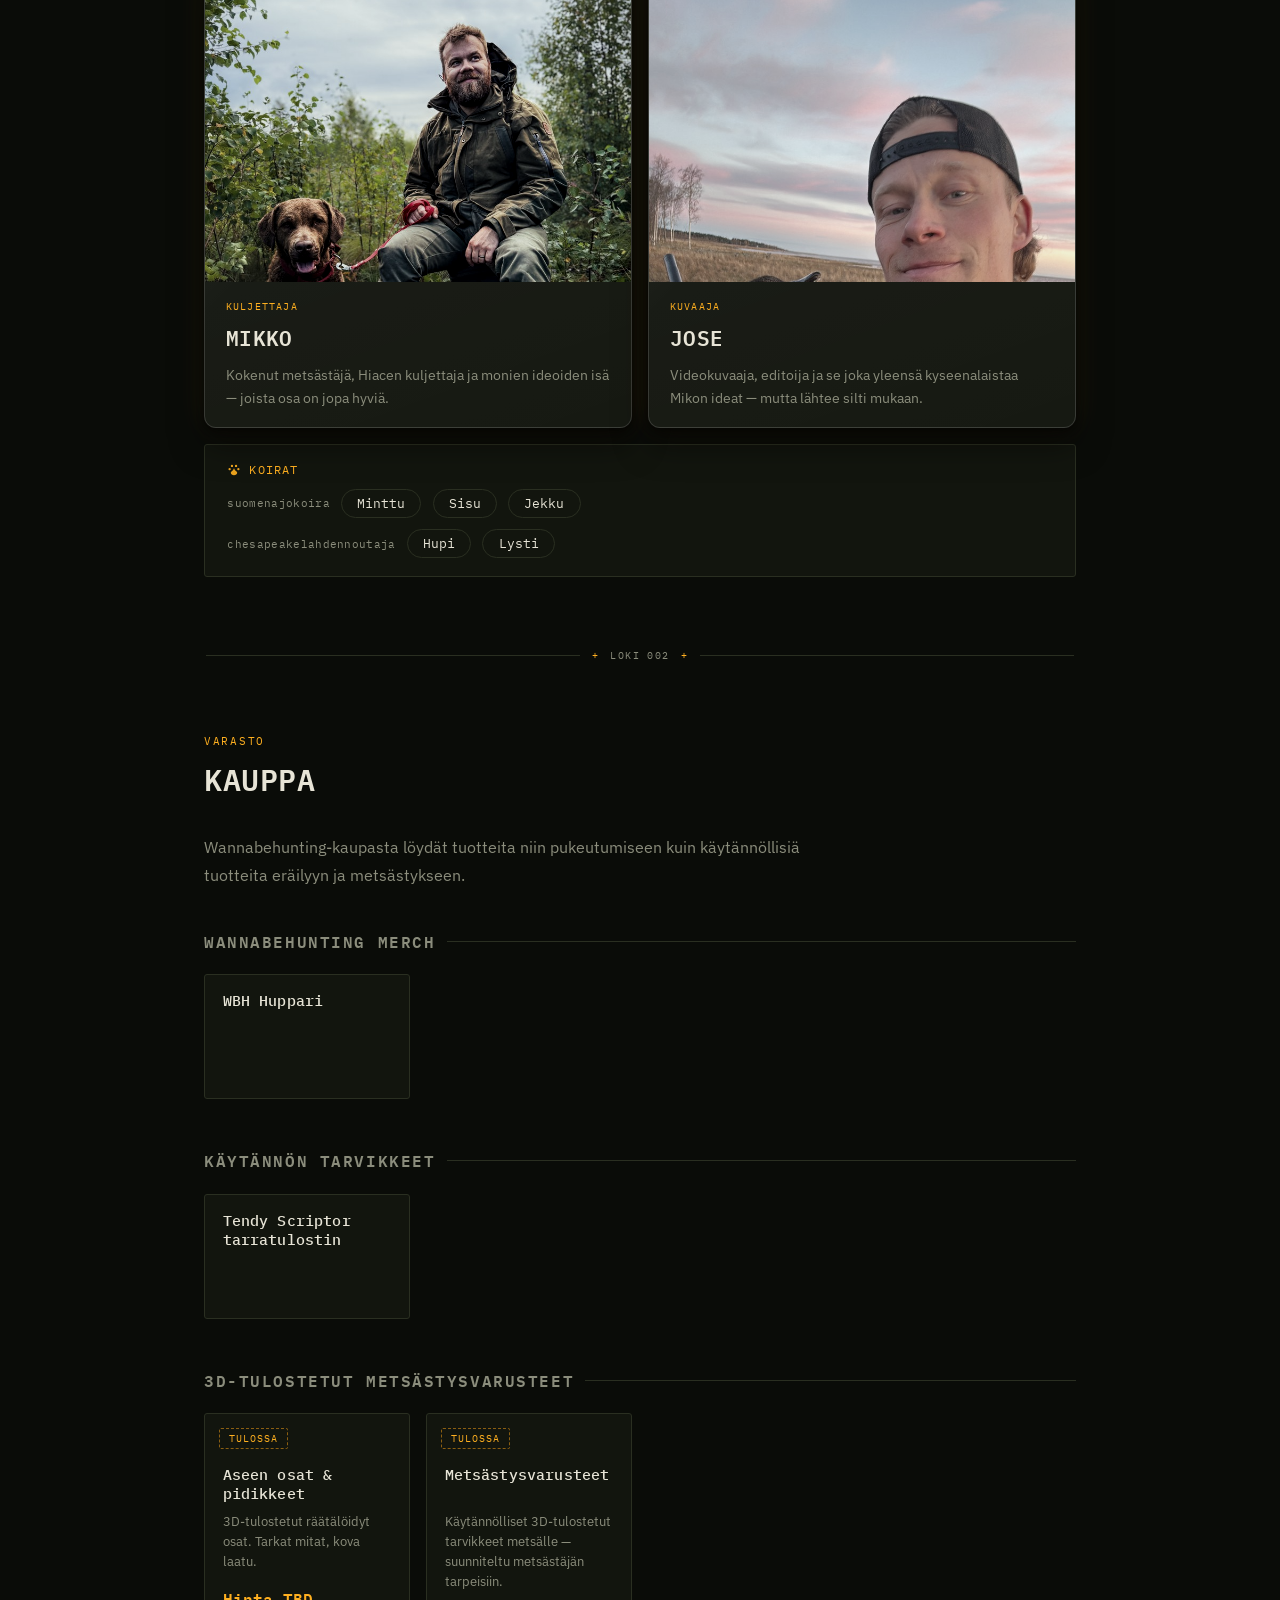
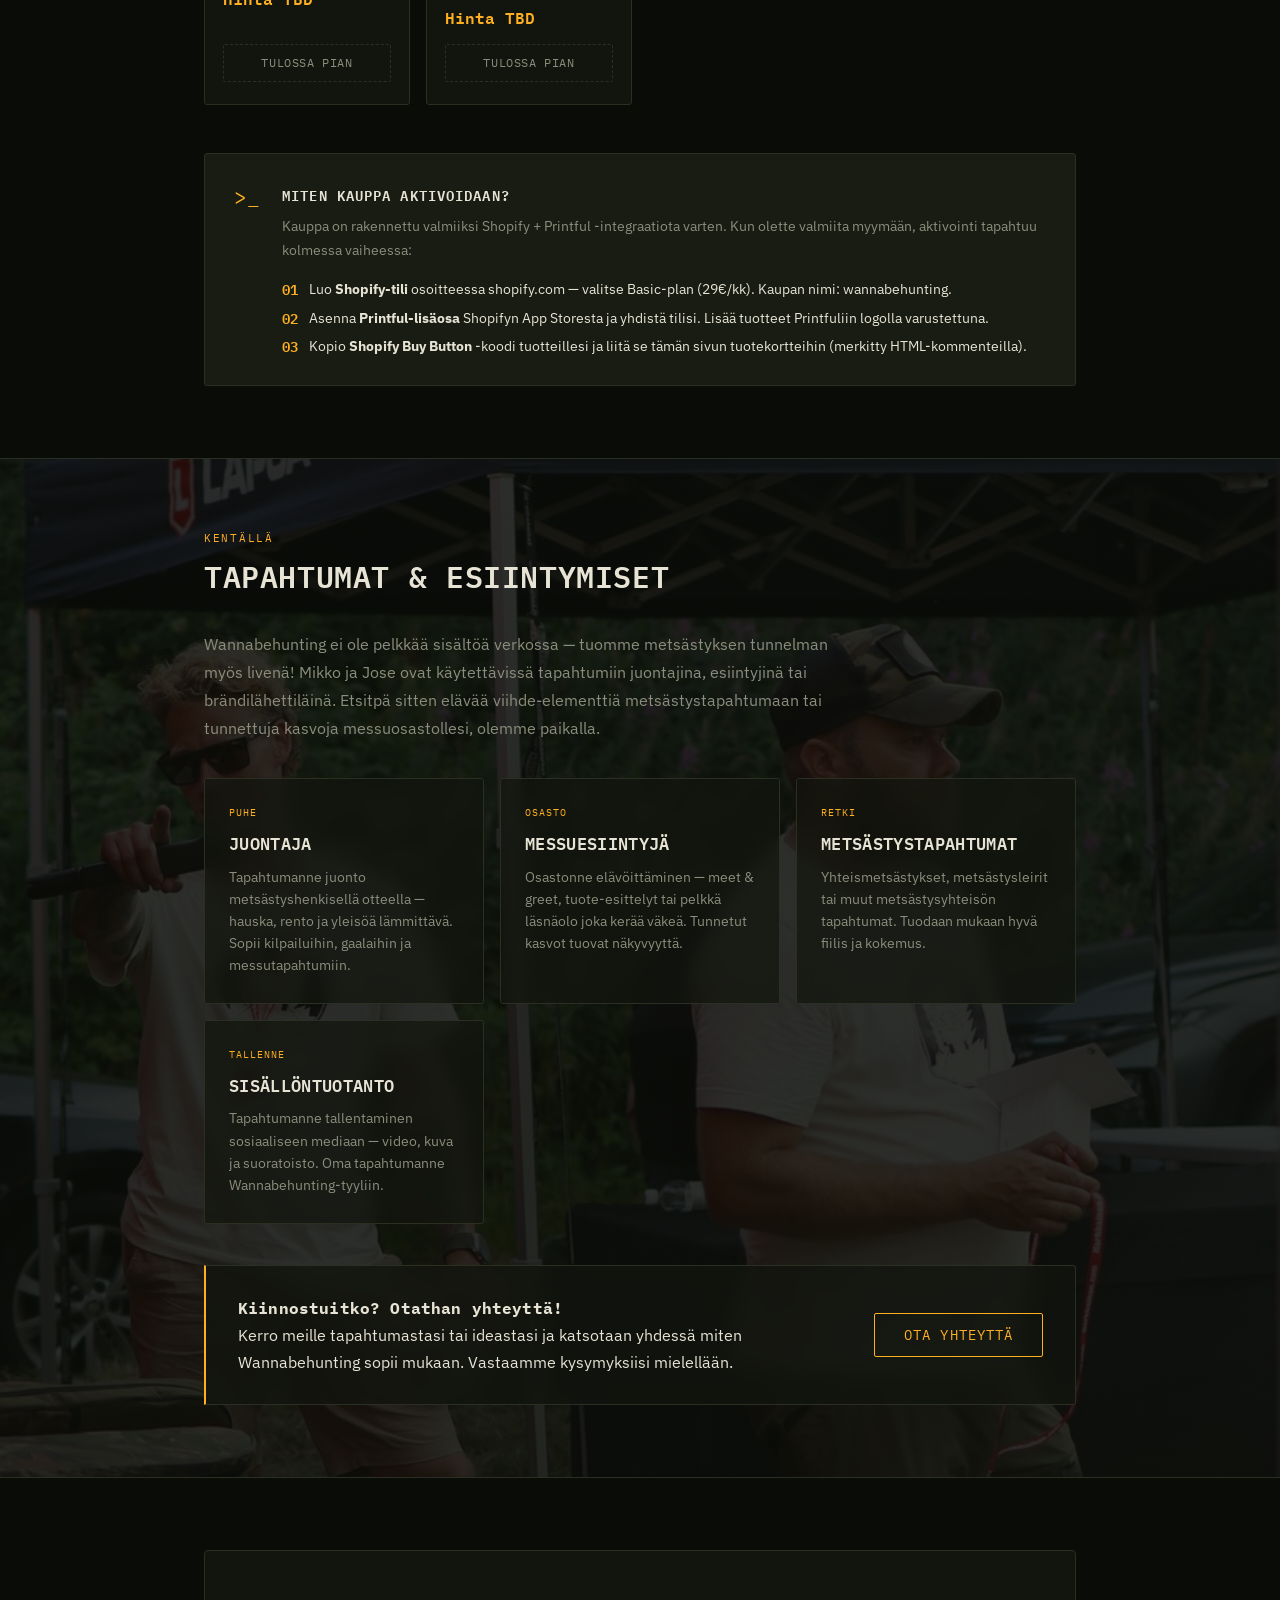
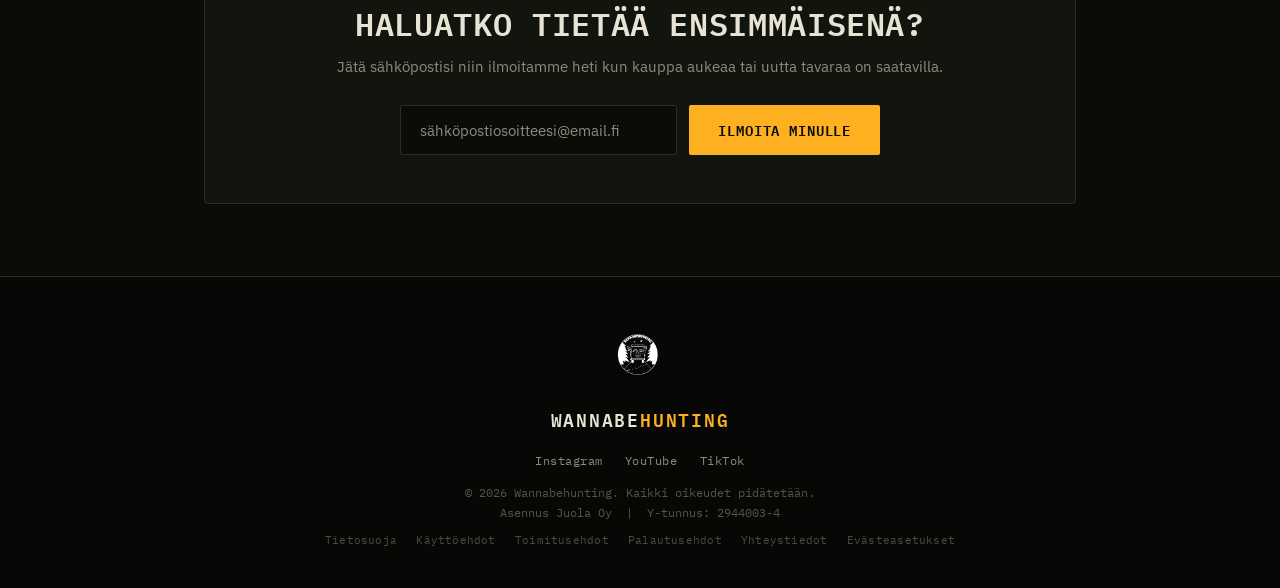
==== commit 038ca1ad: "Poista tyhjät Tulossa-paikkamerkit Merch-osiosta T-paita, Lippalakki ja Huppari uudet värit poistett" ====
--- a/index.html
+++ b/index.html
@@ -1418,47 +1418,12 @@
     <div class="shop-category-title">Wannabehunting Merch</div>
     <div class="product-grid">
 
-      <div class="product-card">
-        <div class="product-badge">Tulossa</div>
-        <div class="product-info">
-          <h3>Make Hiace Great Again T-paita</h3>
-          <p class="product-desc">Palaa kauppaan pian — tuote päivitetään.</p>
-          <div class="shopify-buy-btn-wrap">
-            <div class="shopify-btn-placeholder">Tulossa pian</div>
-          </div>
-        </div>
-      </div>
-
       <div class="product-card has-modal" id="huppari-card" onclick="openHuppariModal()">
         <div class="product-info">
           <h3 id="huppari-title">WBH Huppari</h3>
           <!-- SHOPIFY BUY BUTTON -->
           <div class="shopify-buy-btn-wrap" onclick="event.stopPropagation()">
             <div id='product-component-1775199270770'></div>
-          </div>
-        </div>
-      </div>
-
-      <div class="product-card">
-        <div class="product-badge">Tulossa</div>
-        <div class="product-info">
-          <h3>WBH Lippalakki</h3>
-          <p class="product-desc">Brodeerattu WBH-logo. Sopii metsälle ja kaupungille.</p>
-          <div class="product-price">~24,90 €</div>
-          <!-- SHOPIFY BUY BUTTON -->
-          <div class="shopify-buy-btn-wrap">
-            <div class="shopify-btn-placeholder">Tulossa pian</div>
-          </div>
-        </div>
-      </div>
-
-      <div class="product-card">
-        <div class="product-badge">Tulossa</div>
-        <div class="product-info">
-          <h3>WBH Huppari — uudet värit</h3>
-          <p class="product-desc">Lisää värivaihtoehtoja tulossa.</p>
-          <div class="shopify-buy-btn-wrap">
-            <div class="shopify-btn-placeholder">Tulossa pian</div>
           </div>
         </div>
       </div>
